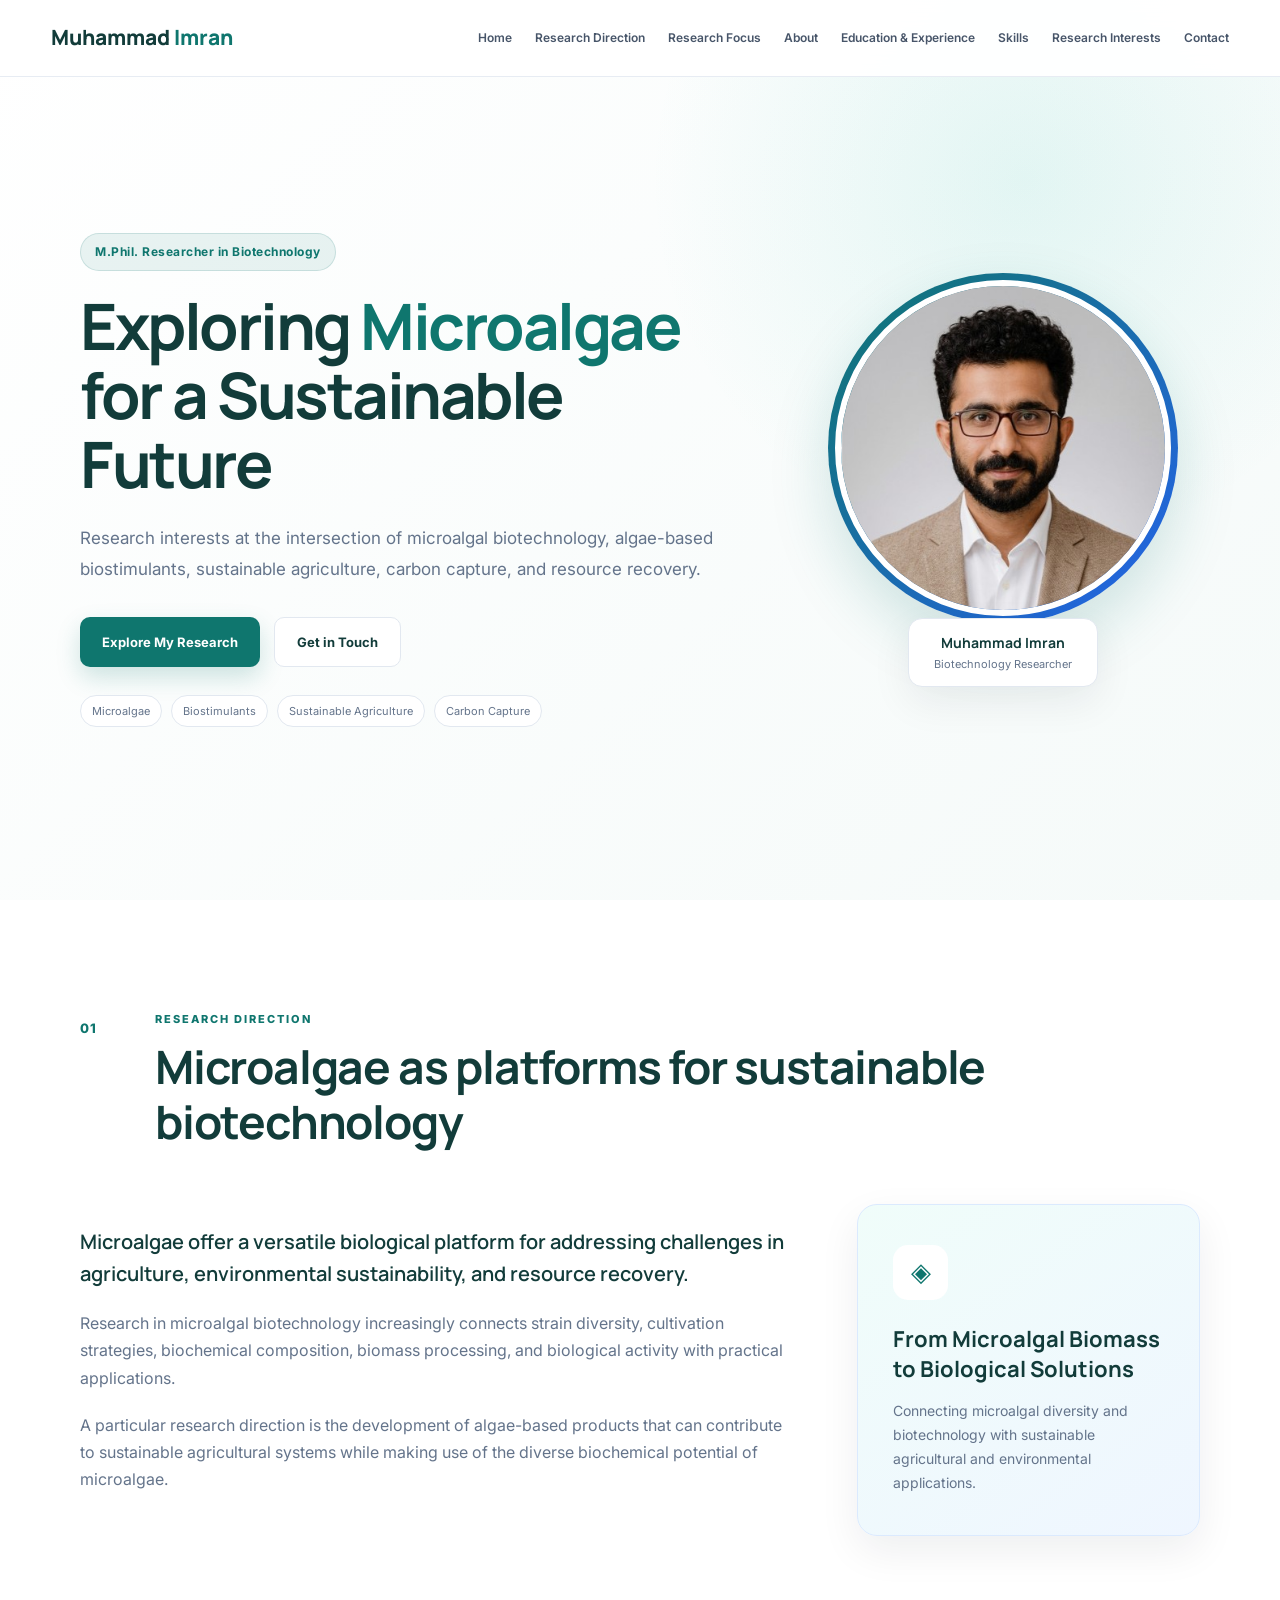
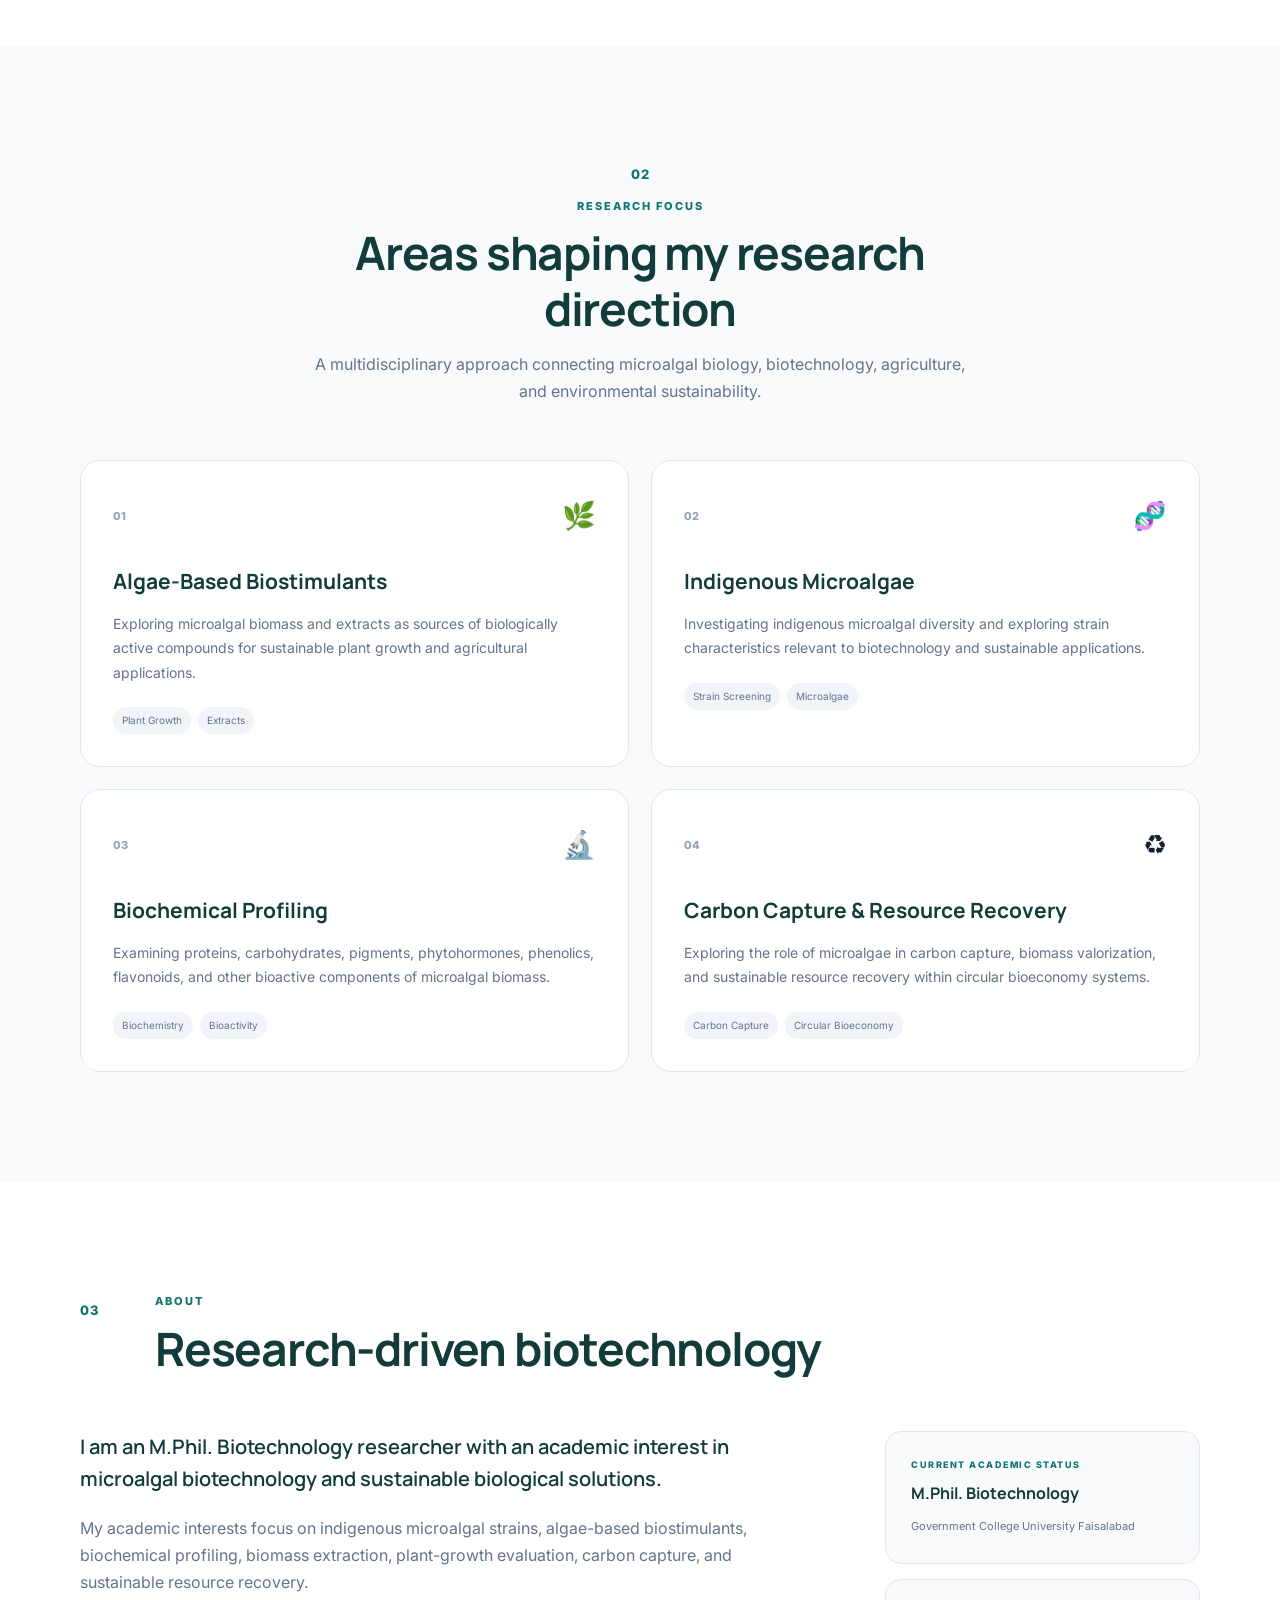
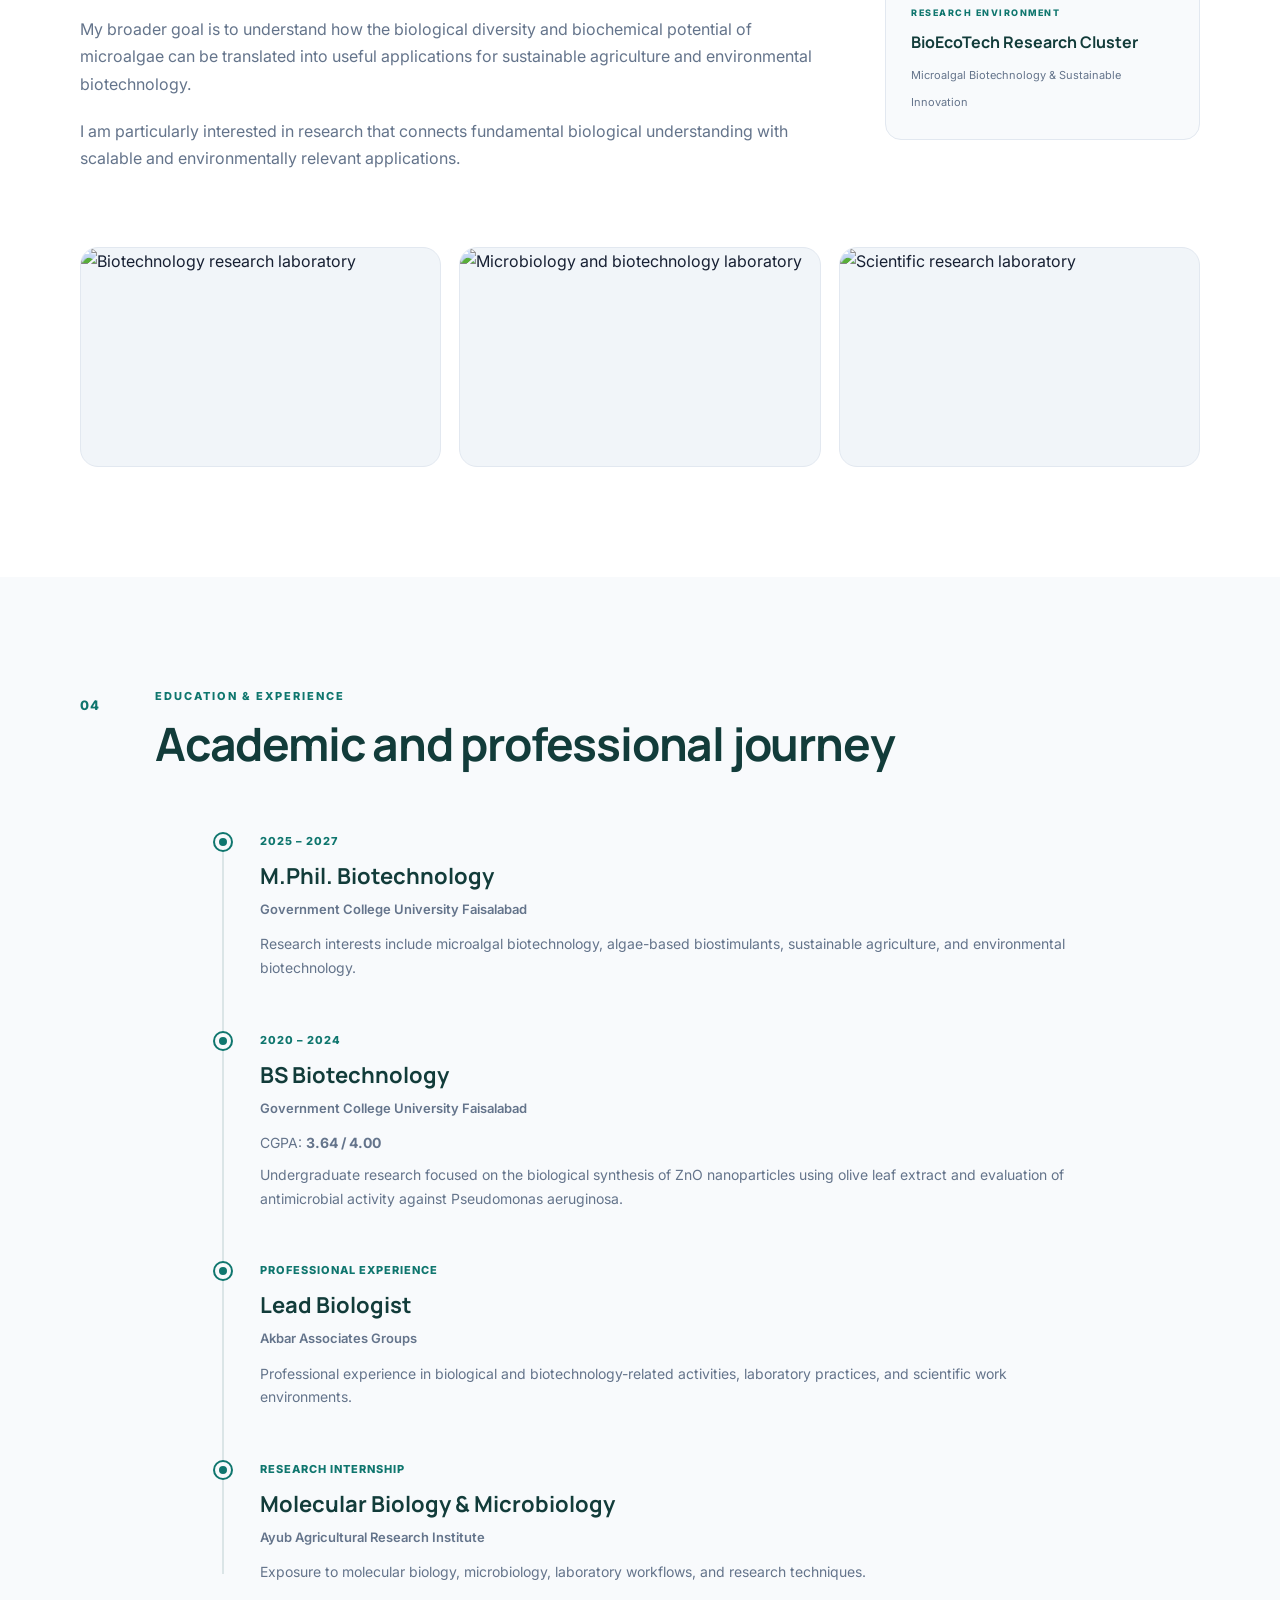
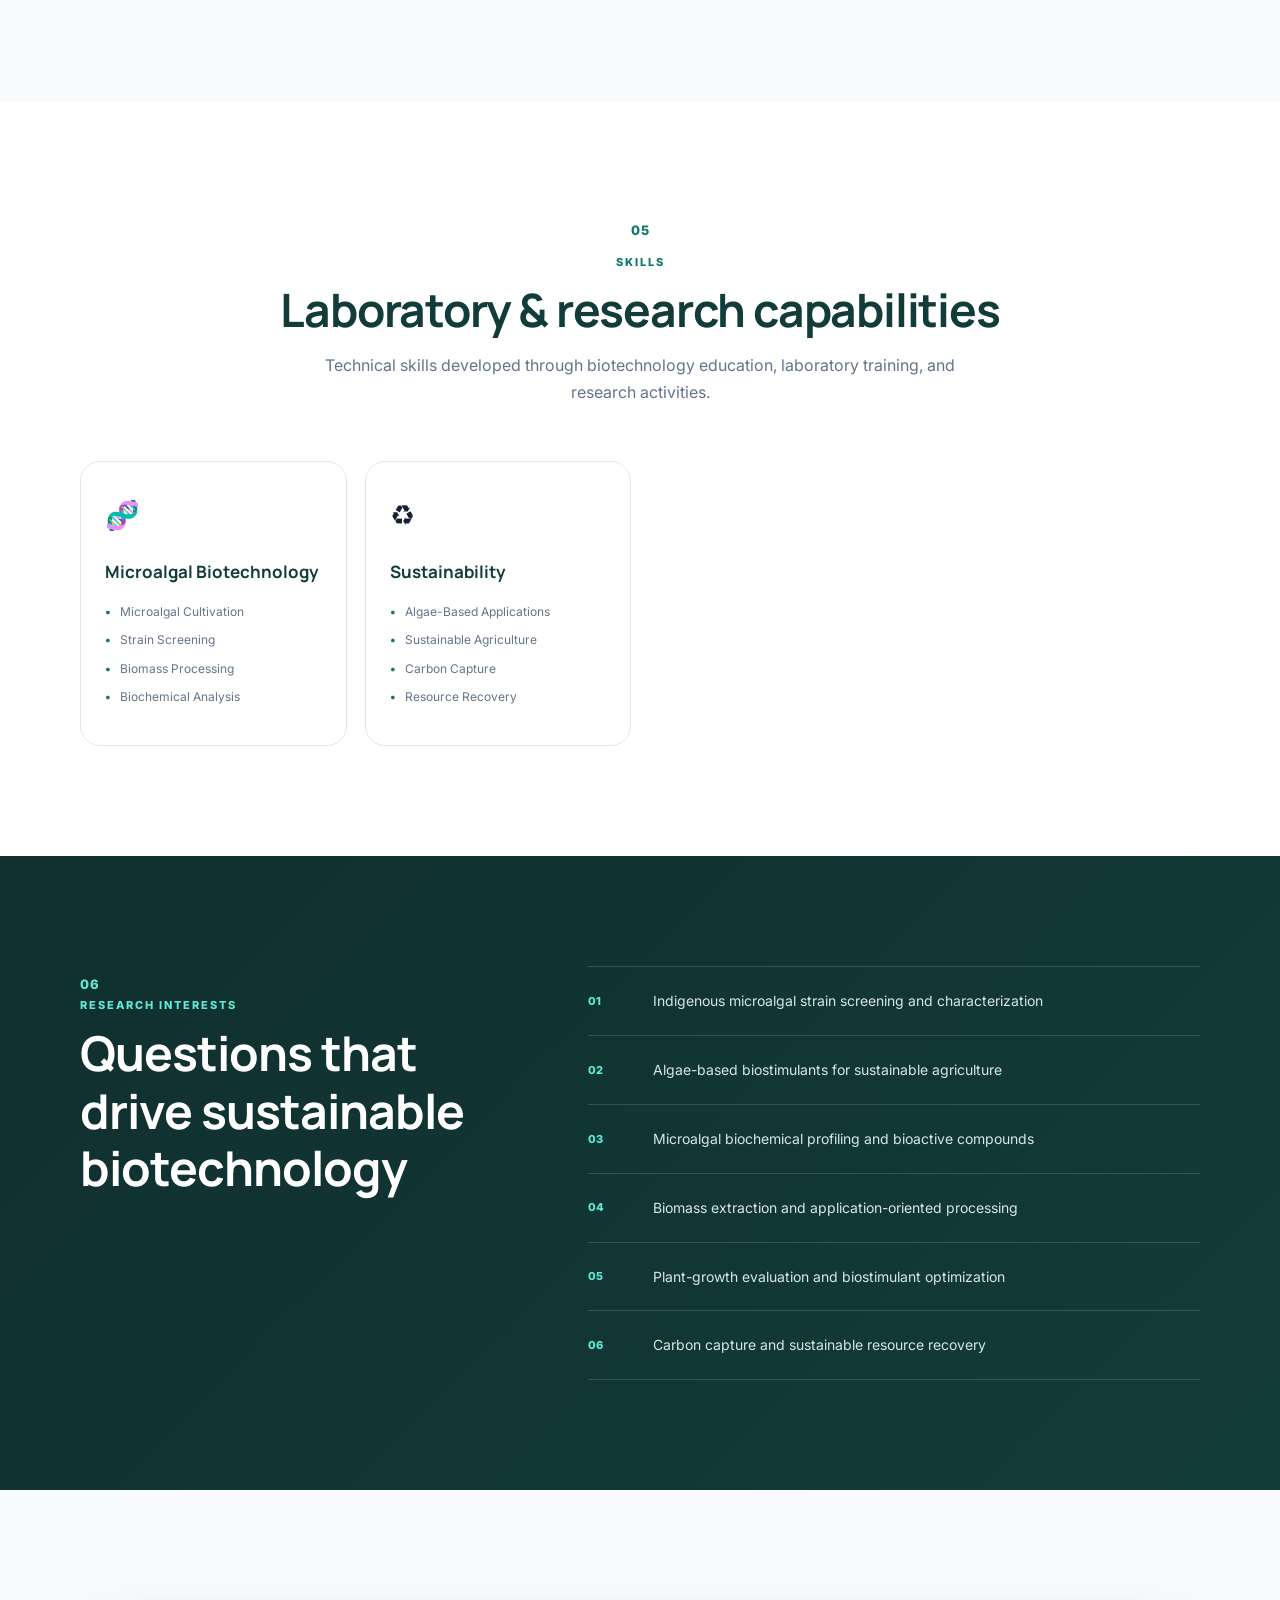
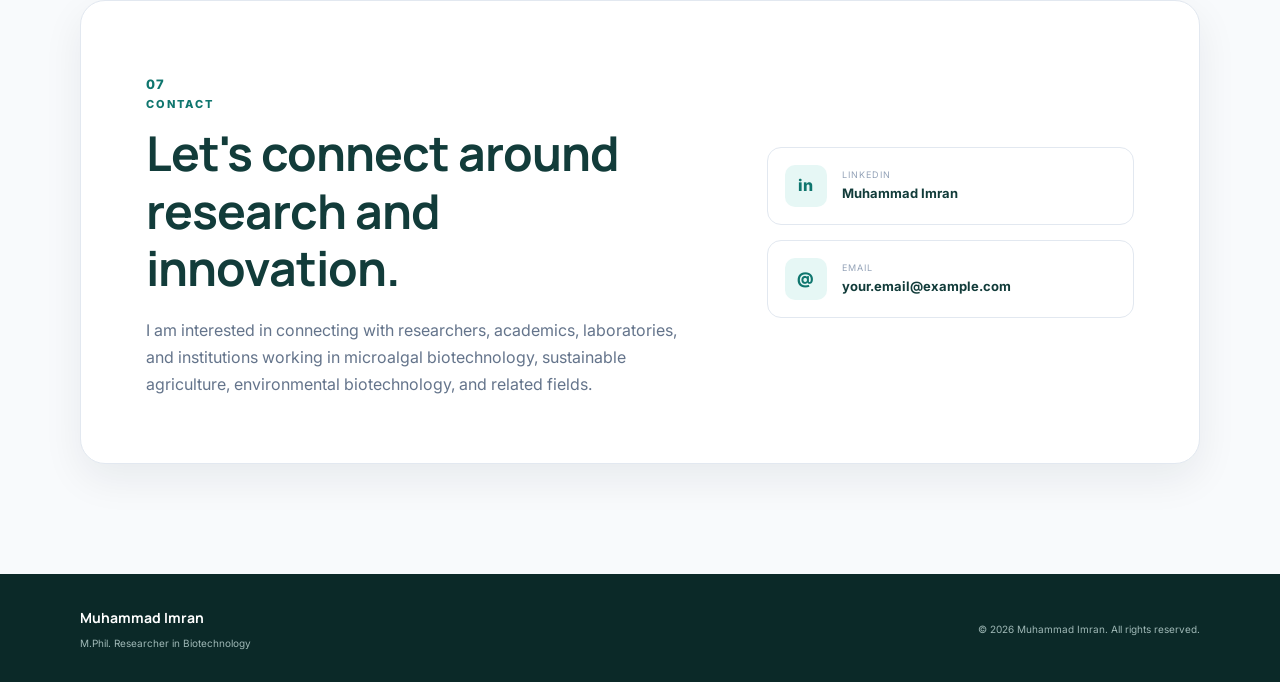
==== index.html @ aa57e099 "Update index.html" ====
<!DOCTYPE html>
<html lang="en">

<head>
    <meta charset="UTF-8">
    <meta name="viewport" content="width=device-width, initial-scale=1.0">

    <title>Muhammad Imran | M.Phil. Researcher in Biotechnology</title>

    <meta name="description"
        content="Muhammad Imran - M.Phil. Biotechnology researcher focusing on microalgal biotechnology, algae-based biostimulants, sustainable agriculture, carbon capture and resource recovery.">

    <link rel="stylesheet" href="style.css">

    <!-- Google Fonts -->
    <link rel="preconnect" href="https://fonts.googleapis.com">
    <link rel="preconnect" href="https://fonts.gstatic.com" crossorigin>

    <link href="https://fonts.googleapis.com/css2?family=Inter:wght@400;500;600;700;800&family=Manrope:wght@500;600;700;800&display=swap"
        rel="stylesheet">
</head>


<body>

    <!-- =========================
         NAVIGATION
    ========================== -->

    <header class="navbar">

        <div class="nav-container">

            <a href="#home" class="logo">
                Muhammad <span>Imran</span>
            </a>

            <nav class="nav-menu">

                <a href="#home">Home</a>

                <a href="#research-direction">
                    Research Direction
                </a>

                <a href="#research-focus">
                    Research Focus
                </a>

                <a href="#about">
                    About
                </a>

                <a href="#education">
                    Education & Experience
                </a>

                <a href="#skills">
                    Skills
                </a>

                <a href="#research-interests">
                    Research Interests
                </a>

                <a href="#contact">
                    Contact
                </a>

            </nav>

            <button class="menu-toggle" aria-label="Open navigation">
                ☰
            </button>

        </div>

    </header>



    <!-- =========================
         HOME
    ========================== -->

    <section id="home" class="hero">

        <div class="hero-container">

            <div class="hero-content">

                <p class="hero-label">
                    M.Phil. Researcher in Biotechnology
                </p>

                <h1>
                    Exploring
                    <span>Microalgae</span>
                    for a Sustainable Future
                </h1>

                <p class="hero-description">
                    Research interests at the intersection of microalgal
                    biotechnology, algae-based biostimulants, sustainable
                    agriculture, carbon capture, and resource recovery.
                </p>

                <div class="hero-buttons">

                    <a href="#research-direction" class="btn btn-primary">
                        Explore My Research
                    </a>

                    <a href="#contact" class="btn btn-secondary">
                        Get in Touch
                    </a>

                </div>

                <div class="hero-tags">

                    <span>Microalgae</span>
                    <span>Biostimulants</span>
                    <span>Sustainable Agriculture</span>
                    <span>Carbon Capture</span>

                </div>

            </div>


            <!-- PROFESSIONAL CIRCULAR PHOTO -->

            <div class="hero-profile">

                <div class="profile-ring">

                    <img src="1789200486336.jpg"
                        alt="Muhammad Imran - Biotechnology Researcher">

                </div>

                <div class="profile-card">

                    <strong>Muhammad Imran</strong>

                    <span>
                        Biotechnology Researcher
                    </span>

                </div>

            </div>

        </div>

    </section>



    <!-- =========================
         RESEARCH DIRECTION
    ========================== -->

    <section id="research-direction" class="section">

        <div class="container">

            <div class="section-heading">

                <div class="section-number">
                    01
                </div>

                <div>

                    <p class="eyebrow">
                        Research Direction
                    </p>

                    <h2>
                        Microalgae as platforms for
                        sustainable biotechnology
                    </h2>

                </div>

            </div>


            <div class="direction-grid">

                <div class="direction-text">

                    <p class="lead">
                        Microalgae offer a versatile biological platform
                        for addressing challenges in agriculture,
                        environmental sustainability, and resource recovery.
                    </p>

                    <p>
                        Research in microalgal biotechnology increasingly
                        connects strain diversity, cultivation strategies,
                        biochemical composition, biomass processing, and
                        biological activity with practical applications.
                    </p>

                    <p>
                        A particular research direction is the development
                        of algae-based products that can contribute to
                        sustainable agricultural systems while making use
                        of the diverse biochemical potential of microalgae.
                    </p>

                </div>


                <div class="direction-card">

                    <div class="direction-icon">
                        ◈
                    </div>

                    <h3>
                        From Microalgal Biomass
                        to Biological Solutions
                    </h3>

                    <p>
                        Connecting microalgal diversity and biotechnology
                        with sustainable agricultural and environmental
                        applications.
                    </p>

                </div>

            </div>

        </div>

    </section>



    <!-- =========================
         RESEARCH FOCUS
    ========================== -->

    <section id="research-focus" class="section light-section">

        <div class="container">

            <div class="center-heading">

                <div class="section-number">
                    02
                </div>

                <p class="eyebrow">
                    Research Focus
                </p>

                <h2>
                    Areas shaping my research direction
                </h2>

                <p>
                    A multidisciplinary approach connecting microalgal
                    biology, biotechnology, agriculture, and environmental
                    sustainability.
                </p>

            </div>


            <div class="research-grid">


                <!-- CARD 1 -->

                <article class="research-card">

                    <div class="research-card-top">

                        <span class="card-number">
                            01
                        </span>

                        <span class="card-symbol">
                            🌿
                        </span>

                    </div>

                    <h3>
                        Algae-Based Biostimulants
                    </h3>

                    <p>
                        Exploring microalgal biomass and extracts as sources
                        of biologically active compounds for sustainable
                        plant growth and agricultural applications.
                    </p>

                    <div class="card-tags">

                        <span>Plant Growth</span>
                        <span>Extracts</span>

                    </div>

                </article>


                <!-- CARD 2 -->

                <article class="research-card">

                    <div class="research-card-top">

                        <span class="card-number">
                            02
                        </span>

                        <span class="card-symbol">
                            🧬
                        </span>

                    </div>

                    <h3>
                        Indigenous Microalgae
                    </h3>

                    <p>
                        Investigating indigenous microalgal diversity and
                        exploring strain characteristics relevant to
                        biotechnology and sustainable applications.
                    </p>

                    <div class="card-tags">

                        <span>Strain Screening</span>
                        <span>Microalgae</span>

                    </div>

                </article>


                <!-- CARD 3 -->

                <article class="research-card">

                    <div class="research-card-top">

                        <span class="card-number">
                            03
                        </span>

                        <span class="card-symbol">
                            🔬
                        </span>

                    </div>

                    <h3>
                        Biochemical Profiling
                    </h3>

                    <p>
                        Examining proteins, carbohydrates, pigments,
                        phytohormones, phenolics, flavonoids, and other
                        bioactive components of microalgal biomass.
                    </p>

                    <div class="card-tags">

                        <span>Biochemistry</span>
                        <span>Bioactivity</span>

                    </div>

                </article>


                <!-- CARD 4 -->

                <article class="research-card">

                    <div class="research-card-top">

                        <span class="card-number">
                            04
                        </span>

                        <span class="card-symbol">
                            ♻
                        </span>

                    </div>

                    <h3>
                        Carbon Capture & Resource Recovery
                    </h3>

                    <p>
                        Exploring the role of microalgae in carbon capture,
                        biomass valorization, and sustainable resource
                        recovery within circular bioeconomy systems.
                    </p>

                    <div class="card-tags">

                        <span>Carbon Capture</span>
                        <span>Circular Bioeconomy</span>

                    </div>

                </article>

            </div>

        </div>

    </section>



    <!-- =========================
         ABOUT
    ========================== -->

    <section id="about" class="section">

        <div class="container">

            <div class="section-heading">

                <div class="section-number">
                    03
                </div>

                <div>

                    <p class="eyebrow">
                        About
                    </p>

                    <h2>
                        Research-driven biotechnology
                    </h2>

                </div>

            </div>


            <div class="about-grid">

                <div class="about-text">

                    <p class="lead">
                        I am an M.Phil. Biotechnology researcher with
                        an academic interest in microalgal biotechnology
                        and sustainable biological solutions.
                    </p>

                    <p>
                        My academic interests focus on indigenous microalgal
                        strains, algae-based biostimulants, biochemical
                        profiling, biomass extraction, plant-growth
                        evaluation, carbon capture, and sustainable
                        resource recovery.
                    </p>

                    <p>
                        My broader goal is to understand how the biological
                        diversity and biochemical potential of microalgae
                        can be translated into useful applications for
                        sustainable agriculture and environmental
                        biotechnology.
                    </p>

                    <p>
                        I am particularly interested in research that
                        connects fundamental biological understanding with
                        scalable and environmentally relevant applications.
                    </p>

                </div>


                <div class="about-side">

                    <div class="about-box">

                        <span>
                            Current Academic Status
                        </span>

                        <strong>
                            M.Phil. Biotechnology
                        </strong>

                        <small>
                            Government College University Faisalabad
                        </small>

                    </div>


                    <div class="about-box">

                        <span>
                            Research Environment
                        </span>

                        <strong>
                            BioEcoTech Research Cluster
                        </strong>

                        <small>
                            Microalgal Biotechnology & Sustainable Innovation
                        </small>

                    </div>

                </div>

            </div>


            <!-- LAB IMAGES INSIDE ABOUT -->

            <div class="about-gallery">

                <div class="gallery-image">

                    <img src="images/lab-1.jpg"
                        alt="Biotechnology research laboratory">

                </div>


                <div class="gallery-image">

                    <img src="images/lab-2.jpg"
                        alt="Microbiology and biotechnology laboratory">

                </div>


                <div class="gallery-image">

                    <img src="images/lab-3.jpg"
                        alt="Scientific research laboratory">

                </div>

            </div>

        </div>

    </section>



    <!-- =========================
         EDUCATION & EXPERIENCE
    ========================== -->

    <section id="education" class="section light-section">

        <div class="container">

            <div class="section-heading">

                <div class="section-number">
                    04
                </div>

                <div>

                    <p class="eyebrow">
                        Education & Experience
                    </p>

                    <h2>
                        Academic and professional journey
                    </h2>

                </div>

            </div>


            <div class="timeline">


                <!-- MPhil -->

                <div class="timeline-item">

                    <div class="timeline-dot"></div>

                    <div class="timeline-content">

                        <span class="timeline-date">
                            2025 – 2027
                        </span>

                        <h3>
                            M.Phil. Biotechnology
                        </h3>

                        <h4>
                            Government College University Faisalabad
                        </h4>

                        <p>
                            Research interests include microalgal
                            biotechnology, algae-based biostimulants,
                            sustainable agriculture, and environmental
                            biotechnology.
                        </p>

                    </div>

                </div>


                <!-- BS -->

                <div class="timeline-item">

                    <div class="timeline-dot"></div>

                    <div class="timeline-content">

                        <span class="timeline-date">
                            2020 – 2024
                        </span>

                        <h3>
                            BS Biotechnology
                        </h3>

                        <h4>
                            Government College University Faisalabad
                        </h4>

                        <p>
                            CGPA: <strong>3.64 / 4.00</strong>
                        </p>

                        <p>
                            Undergraduate research focused on the biological
                            synthesis of ZnO nanoparticles using olive leaf
                            extract and evaluation of antimicrobial activity
                            against Pseudomonas aeruginosa.
                        </p>

                    </div>

                </div>


                <!-- Lead Biologist -->

                <div class="timeline-item">

                    <div class="timeline-dot"></div>

                    <div class="timeline-content">

                        <span class="timeline-date">
                            Professional Experience
                        </span>

                        <h3>
                            Lead Biologist
                        </h3>

                        <h4>
                            Akbar Associates Groups
                        </h4>

                        <p>
                            Professional experience in biological and
                            biotechnology-related activities, laboratory
                            practices, and scientific work environments.
                        </p>

                    </div>

                </div>


                <!-- Internship -->

                <div class="timeline-item">

                    <div class="timeline-dot"></div>

                    <div class="timeline-content">

                        <span class="timeline-date">
                            Research Internship
                        </span>

                        <h3>
                            Molecular Biology & Microbiology
                        </h3>

                        <h4>
                            Ayub Agricultural Research Institute
                        </h4>

                        <p>
                            Exposure to molecular biology, microbiology,
                            laboratory workflows, and research techniques.
                        </p>

                    </div>

                </div>

            </div>

        </div>

    </section>



    <!-- =========================
         SKILLS
    ========================== -->

    <section id="skills" class="section">

        <div class="container">

            <div class="center-heading">

                <div class="section-number">
                    05
                </div>

                <p class="eyebrow">
                    Skills
                </p>

                <h2>
                    Laboratory & research capabilities
                </h2>

                <p>
                    Technical skills developed through biotechnology
                    education, laboratory training, and research activities.
                </p>

            </div>


            <div class="skills-grid">


                <div class="skill-card">

                    <div class="skill-icon">
                        🧬
                    </div>

                    
                    <h3>
                        Microalgal Biotechnology
                    </h3>

                    <ul>

                        <li>Microalgal Cultivation</li>

                        <li>Strain Screening</li>

                        <li>Biomass Processing</li>

                        <li>Biochemical Analysis</li>

                    </ul>

                </div>


                <div class="skill-card">

                    <div class="skill-icon">
                        ♻
                    </div>

                    <h3>
                        Sustainability
                    </h3>

                    <ul>

                        <li>Algae-Based Applications</li>

                        <li>Sustainable Agriculture</li>

                        <li>Carbon Capture</li>

                        <li>Resource Recovery</li>

                    </ul>

                </div>

            </div>

        </div>

    </section>



    <!-- =========================
         RESEARCH INTERESTS
    ========================== -->

    <section id="research-interests" class="section dark-section">

        <div class="container">

            <div class="research-interest-layout">

                <div>

                    <div class="section-number light-number">
                        06
                    </div>

                    <p class="eyebrow light-text">
                        Research Interests
                    </p>

                    <h2 class="white-heading">
                        Questions that drive
                        sustainable biotechnology
                    </h2>

                </div>


                <div class="interest-list">

                    <div class="interest-item">

                        <span>01</span>

                        <p>
                            Indigenous microalgal strain screening
                            and characterization
                        </p>

                    </div>


                    <div class="interest-item">

                        <span>02</span>

                        <p>
                            Algae-based biostimulants for
                            sustainable agriculture
                        </p>

                    </div>


                    <div class="interest-item">

                        <span>03</span>

                        <p>
                            Microalgal biochemical profiling
                            and bioactive compounds
                        </p>

                    </div>


                    <div class="interest-item">

                        <span>04</span>

                        <p>
                            Biomass extraction and
                            application-oriented processing
                        </p>

                    </div>


                    <div class="interest-item">

                        <span>05</span>

                        <p>
                            Plant-growth evaluation and
                            biostimulant optimization
                        </p>

                    </div>


                    <div class="interest-item">

                        <span>06</span>

                        <p>
                            Carbon capture and sustainable
                            resource recovery
                        </p>

                    </div>

                </div>

            </div>

        </div>

    </section>



    <!-- =========================
         CONTACT
    ========================== -->

    <section id="contact" class="section contact-section">

        <div class="container">

            <div class="contact-box">

                <div class="contact-content">

                    <div class="section-number">
                        07
                    </div>

                    <p class="eyebrow">
                        Contact
                    </p>

                    <h2>
                        Let's connect around
                        research and innovation.
                    </h2>

                    <p>
                        I am interested in connecting with researchers,
                        academics, laboratories, and institutions working
                        in microalgal biotechnology, sustainable agriculture,
                        environmental biotechnology, and related fields.
                    </p>

                </div>


                <div class="contact-links">

                    <a href="https://www.linkedin.com/in/muhammad-imran01/"
                        target="_blank"
                        rel="noopener noreferrer"
                        class="contact-link">

                        <span class="contact-icon">
                            in
                        </span>

                        <div>

                            <small>
                                LinkedIn
                            </small>

                            <strong>
                                Muhammad Imran
                            </strong>

                        </div>

                    </a>


                    <!-- Replace this email with your real email -->

                    <a href="mailto:your.email@example.com"
                        class="contact-link">

                        <span class="contact-icon">
                            @
                        </span>

                        <div>

                            <small>
                                Email
                            </small>

                            <strong>
                                your.email@example.com
                            </strong>

                        </div>

                    </a>

                </div>

            </div>

        </div>

    </section>



    <!-- =========================
         FOOTER
    ========================== -->

    <footer class="footer">

        <div class="container footer-content">

            <div>

                <strong>
                    Muhammad Imran
                </strong>

                <p>
                    M.Phil. Researcher in Biotechnology
                </p>

            </div>

            <p>
                © 2026 Muhammad Imran. All rights reserved.
            </p>

        </div>

    </footer>



    <!-- =========================
         JAVASCRIPT
    ========================== -->

    <script>

        const menuToggle =
            document.querySelector(".menu-toggle");

        const navMenu =
            document.querySelector(".nav-menu");

        menuToggle.addEventListener("click", () => {

            navMenu.classList.toggle("active");

        });


        document.querySelectorAll(".nav-menu a")
            .forEach(link => {

                link.addEventListener("click", () => {

                    navMenu.classList.remove("active");

                });

            });

    </script>


</body>

</html>
---- style.css ----
/* =====================================================
   MUHAMMAD IMRAN
   RESEARCH PORTFOLIO
   COMPLETE STYLESHEET
===================================================== */


/* =====================================================
   ROOT
===================================================== */

:root {

    --green-dark: #123c3a;
    --green: #0f766e;
    --green-light: #14b8a6;

    --blue: #2563eb;

    --text: #172033;
    --text-light: #64748b;

    --white: #ffffff;
    --off-white: #f8fafc;
    --light-bg: #f1f5f9;

    --border: #e2e8f0;

    --shadow:
        0 15px 40px rgba(15, 23, 42, 0.07);

    --radius: 20px;

}


/* =====================================================
   RESET
===================================================== */

* {

    margin: 0;
    padding: 0;

    box-sizing: border-box;

}


html {

    scroll-behavior: smooth;

}


body {

    font-family: "Inter", sans-serif;

    color: var(--text);

    background: var(--white);

    line-height: 1.7;

}


img {

    max-width: 100%;

}


a {

    text-decoration: none;

    color: inherit;

}


button {

    font-family: inherit;

}


/* =====================================================
   CONTAINER
===================================================== */

.container {

    width: min(1120px, 90%);

    margin: auto;

}


/* =====================================================
   NAVIGATION
===================================================== */

.navbar {

    position: fixed;

    top: 0;
    left: 0;

    width: 100%;

    z-index: 1000;

    background:
        rgba(255, 255, 255, 0.94);

    backdrop-filter: blur(15px);

    border-bottom:
        1px solid rgba(226, 232, 240, 0.8);

}


.nav-container {

    width: min(1250px, 92%);

    height: 76px;

    margin: auto;

    display: flex;

    align-items: center;

    justify-content: space-between;

}


.logo {

    font-family: "Manrope", sans-serif;

    font-size: 21px;

    font-weight: 800;

    color: var(--green-dark);

    white-space: nowrap;

}


.logo span {

    color: var(--green);

}


.nav-menu {

    display: flex;

    align-items: center;

    gap: 23px;

}


.nav-menu a {

    font-size: 12px;

    font-weight: 600;

    color: #475569;

    transition: 0.3s;

    white-space: nowrap;

}


.nav-menu a:hover {

    color: var(--green);

}


.menu-toggle {

    display: none;

    border: none;

    background: transparent;

    font-size: 26px;

    cursor: pointer;

    color: var(--green-dark);

}


/* =====================================================
   HERO
===================================================== */

.hero {

    min-height: 100vh;

    padding:
        150px 0 90px;

    background:

        radial-gradient(
            circle at 80% 20%,
            rgba(20, 184, 166, 0.10),
            transparent 30%
        ),

        linear-gradient(
            135deg,
            #ffffff,
            #f5faf9
        );

    display: flex;

    align-items: center;

}


.hero-container {

    width: min(1120px, 90%);

    margin: auto;

    display: grid;

    grid-template-columns:
        1.25fr 0.75fr;

    gap: 70px;

    align-items: center;

}


.hero-label {

    display: inline-block;

    margin-bottom: 20px;

    padding: 8px 14px;

    background:
        rgba(15, 118, 110, 0.09);

    border: 1px solid
        rgba(15, 118, 110, 0.15);

    color: var(--green);

    border-radius: 50px;

    font-size: 12px;

    font-weight: 700;

    letter-spacing: 0.5px;

}


.hero h1 {

    font-family: "Manrope", sans-serif;

    font-size:
        clamp(42px, 5vw, 72px);

    line-height: 1.08;

    letter-spacing: -2.5px;

    color: var(--green-dark);

    margin-bottom: 25px;

}


.hero h1 span {

    color: var(--green);

}


.hero-description {

    max-width: 680px;

    color: var(--text-light);

    font-size: 17px;

    line-height: 1.8;

    margin-bottom: 32px;

}


.hero-buttons {

    display: flex;

    flex-wrap: wrap;

    gap: 14px;

    margin-bottom: 28px;

}


.btn {

    display: inline-flex;

    align-items: center;

    justify-content: center;

    padding:
        13px 22px;

    border-radius: 10px;

    font-size: 13px;

    font-weight: 700;

    transition:
        transform 0.3s,
        box-shadow 0.3s;

}


.btn:hover {

    transform: translateY(-2px);

}


.btn-primary {

    background: var(--green);

    color: white;

    box-shadow:
        0 10px 25px
        rgba(15, 118, 110, 0.20);

}


.btn-primary:hover {

    box-shadow:
        0 14px 30px
        rgba(15, 118, 110, 0.28);

}


.btn-secondary {

    border:
        1px solid var(--border);

    background: white;

    color: var(--green-dark);

}


.hero-tags {

    display: flex;

    flex-wrap: wrap;

    gap: 9px;

}


.hero-tags span {

    padding:
        6px 11px;

    border-radius: 50px;

    background: white;

    border:
        1px solid var(--border);

    font-size: 11px;

    color: #64748b;

}


/* =====================================================
   PROFESSIONAL CIRCULAR PROFILE IMAGE
===================================================== */

.hero-profile {

    display: flex;

    flex-direction: column;

    align-items: center;

    justify-content: center;

}


.profile-ring {

    width: 350px;

    height: 350px;

    padding: 7px;

    border-radius: 50%;

    background:
        linear-gradient(
            135deg,
            var(--green),
            var(--blue)
        );

    box-shadow:
        0 25px 60px
        rgba(15, 118, 110, 0.18);

}


.profile-ring img {

    width: 100%;

    height: 100%;

    display: block;

    border-radius: 50%;

    object-fit: cover;

    object-position: center;

    background: white;

    border:
        6px solid white;

}


.profile-card {

    margin-top: -5px;

    padding:
        12px 25px;

    background: white;

    border:
        1px solid var(--border);

    border-radius: 14px;

    box-shadow: var(--shadow);

    text-align: center;

}


.profile-card strong {

    display: block;

    font-family: "Manrope", sans-serif;

    font-size: 14px;

    color: var(--green-dark);

}


.profile-card span {

    display: block;

    color: var(--text-light);

    font-size: 11px;

}


/* =====================================================
   SECTIONS
===================================================== */

.section {

    padding:
        110px 0;

    scroll-margin-top: 80px;

}


.light-section {

    background: var(--off-white);

}


.section-heading {

    display: grid;

    grid-template-columns: 55px 1fr;

    gap: 20px;

    align-items: start;

    margin-bottom: 55px;

}


.section-number {

    color: var(--green);

    font-size: 13px;

    font-weight: 800;

    letter-spacing: 1px;

    padding-top: 7px;

}


.eyebrow {

    text-transform: uppercase;

    color: var(--green);

    font-size: 11px;

    font-weight: 800;

    letter-spacing: 2px;

    margin-bottom: 10px;

}


.section-heading h2,
.center-heading h2 {

    font-family: "Manrope", sans-serif;

    font-size:
        clamp(30px, 4vw, 46px);

    line-height: 1.2;

    letter-spacing: -1.2px;

    color: var(--green-dark);

}


.center-heading {

    text-align: center;

    max-width: 750px;

    margin:
        0 auto 55px;

}


.center-heading .section-number {

    margin-bottom: 12px;

}


.center-heading p:last-child {

    color: var(--text-light);

    max-width: 650px;

    margin:
        15px auto 0;

}


/* =====================================================
   RESEARCH DIRECTION
===================================================== */

.direction-grid {

    display: grid;

    grid-template-columns:
        1.35fr 0.65fr;

    gap: 65px;

    align-items: center;

}


.direction-text {

    max-width: 720px;

}


.direction-text p {

    color: var(--text-light);

    margin-bottom: 20px;

}


.direction-text .lead {

    color: var(--green-dark);

    font-family: "Manrope", sans-serif;

    font-size: 20px;

    font-weight: 600;

    line-height: 1.6;

}


.direction-card {

    padding: 40px 35px;

    background:
        linear-gradient(
            145deg,
            #f0fdfa,
            #eff6ff
        );

    border:
        1px solid #dbeafe;

    border-radius: var(--radius);

    box-shadow: var(--shadow);

}


.direction-icon {

    width: 55px;

    height: 55px;

    border-radius: 15px;

    display: flex;

    align-items: center;

    justify-content: center;

    background: white;

    color: var(--green);

    font-size: 26px;

    margin-bottom: 25px;

}


.direction-card h3 {

    font-family: "Manrope", sans-serif;

    color: var(--green-dark);

    font-size: 22px;

    line-height: 1.35;

    margin-bottom: 15px;

}


.direction-card p {

    color: var(--text-light);

    font-size: 14px;

}


/* =====================================================
   RESEARCH FOCUS
===================================================== */

.research-grid {

    display: grid;

    grid-template-columns:
        repeat(2, 1fr);

    gap: 22px;

}


.research-card {

    position: relative;

    padding: 32px;

    background: white;

    border:
        1px solid var(--border);

    border-radius: var(--radius);

    transition:
        transform 0.3s,
        box-shadow 0.3s;

}


.research-card:hover {

    transform: translateY(-5px);

    box-shadow: var(--shadow);

}


.research-card-top {

    display: flex;

    justify-content: space-between;

    align-items: center;

    margin-bottom: 25px;

}


.card-number {

    font-size: 11px;

    font-weight: 800;

    color: #94a3b8;

}


.card-symbol {

    font-size: 27px;

}


.research-card h3 {

    font-family: "Manrope", sans-serif;

    color: var(--green-dark);

    font-size: 21px;

    margin-bottom: 12px;

}


.research-card p {

    color: var(--text-light);

    font-size: 14px;

    line-height: 1.75;

}


.card-tags {

    display: flex;

    flex-wrap: wrap;

    gap: 7px;

    margin-top: 22px;

}


.card-tags span {

    font-size: 10px;

    padding:
        5px 9px;

    background: #f1f5f9;

    color: #64748b;

    border-radius: 50px;

}


/* =====================================================
   ABOUT
===================================================== */

.about-grid {

    display: grid;

    grid-template-columns:
        1.4fr 0.6fr;

    gap: 70px;

    align-items: start;

}


.about-text p {

    color: var(--text-light);

    margin-bottom: 20px;

}


.about-text .lead {

    font-family: "Manrope", sans-serif;

    color: var(--green-dark);

    font-size: 20px;

    font-weight: 600;

    line-height: 1.6;

}


.about-side {

    display: grid;

    gap: 15px;

}


.about-box {

    padding: 25px;

    background: var(--off-white);

    border:
        1px solid var(--border);

    border-radius: 16px;

}


.about-box span {

    display: block;

    color: var(--green);

    text-transform: uppercase;

    font-size: 9px;

    letter-spacing: 1.5px;

    font-weight: 800;

    margin-bottom: 8px;

}


.about-box strong {

    display: block;

    color: var(--green-dark);

    font-family: "Manrope", sans-serif;

    font-size: 16px;

    margin-bottom: 4px;

}


.about-box small {

    color: var(--text-light);

    font-size: 11px;

}


/* =====================================================
   ABOUT LABORATORY GALLERY
===================================================== */

.about-gallery {

    display: grid;

    grid-template-columns:
        repeat(3, 1fr);

    gap: 18px;

    margin-top: 55px;

}


.gallery-image {

    height: 220px;

    overflow: hidden;

    border-radius: 18px;

    background: var(--light-bg);

    border:
        1px solid var(--border);

}


.gallery-image img {

    width: 100%;

    height: 100%;

    object-fit: cover;

    display: block;

    transition:
        transform 0.5s ease;

}


.gallery-image:hover img {

    transform: scale(1.05);

}


/* =====================================================
   EDUCATION & EXPERIENCE
===================================================== */

.timeline {

    position: relative;

    max-width: 850px;

    margin: auto;

}


.timeline::before {

    content: "";

    position: absolute;

    left: 7px;

    top: 10px;

    bottom: 10px;

    width: 2px;

    background: #dbe5e7;

}


.timeline-item {

    position: relative;

    padding-left: 45px;

    margin-bottom: 45px;

}


.timeline-item:last-child {

    margin-bottom: 0;

}


.timeline-dot {

    position: absolute;

    left: 0;

    top: 8px;

    width: 16px;

    height: 16px;

    border-radius: 50%;

    background: var(--green);

    border:
        4px solid var(--off-white);

    box-shadow:
        0 0 0 2px var(--green);

}


.timeline-date {

    display: inline-block;

    color: var(--green);

    font-size: 11px;

    font-weight: 800;

    text-transform: uppercase;

    letter-spacing: 1px;

    margin-bottom: 7px;

}


.timeline-content h3 {

    font-family: "Manrope", sans-serif;

    color: var(--green-dark);

    font-size: 22px;

    margin-bottom: 3px;

}


.timeline-content h4 {

    color: #64748b;

    font-size: 13px;

    font-weight: 600;

    margin-bottom: 12px;

}


.timeline-content p {

    color: var(--text-light);

    font-size: 14px;

    margin-bottom: 8px;

}


/* =====================================================
   SKILLS
===================================================== */

.skills-grid {

    display: grid;

    grid-template-columns:
        repeat(4, 1fr);

    gap: 18px;

}


.skill-card {

    padding: 30px 24px;

    background: white;

    border:
        1px solid var(--border);

    border-radius: var(--radius);

    transition:
        transform 0.3s,
        box-shadow 0.3s;

}


.skill-card:hover {

    transform: translateY(-5px);

    box-shadow: var(--shadow);

}


.skill-icon {

    font-size: 28px;

    margin-bottom: 20px;

}


.skill-card h3 {

    font-family: "Manrope", sans-serif;

    font-size: 17px;

    line-height: 1.4;

    color: var(--green-dark);

    margin-bottom: 18px;

}


.skill-card ul {

    list-style: none;

}


.skill-card li {

    position: relative;

    color: var(--text-light);

    font-size: 12px;

    padding-left: 15px;

    margin-bottom: 8px;

}


.skill-card li::before {

    content: "•";

    position: absolute;

    left: 0;

    color: var(--green);

    font-weight: bold;

}


/* =====================================================
   RESEARCH INTERESTS
===================================================== */

.dark-section {

    background:
        linear-gradient(
            135deg,
            #102f2e,
            #123c3a
        );

    color: white;

}


.research-interest-layout {

    display: grid;

    grid-template-columns:
        0.8fr 1.2fr;

    gap: 100px;

    align-items: start;

}


.light-number {

    color: #5eead4;

}


.light-text {

    color: #5eead4;

}


.white-heading {

    color: white !important;

    font-family: "Manrope", sans-serif;

    font-size:
        clamp(32px, 4vw, 48px);

    line-height: 1.2;

    letter-spacing: -1px;

}


.interest-list {

    border-top:
        1px solid
        rgba(255, 255, 255, 0.15);

}


.interest-item {

    display: grid;

    grid-template-columns: 45px 1fr;

    gap: 20px;

    align-items: center;

    padding:
        22px 0;

    border-bottom:
        1px solid
        rgba(255, 255, 255, 0.15);

}


.interest-item span {

    color: #5eead4;

    font-size: 11px;

    font-weight: 800;

}


.interest-item p {

    color: #d7e7e6;

    font-size: 14px;

}


/* =====================================================
   CONTACT
===================================================== */

.contact-section {

    background: var(--off-white);

}


.contact-box {

    display: grid;

    grid-template-columns:
        1.2fr 0.8fr;

    gap: 70px;

    padding: 65px;

    background: white;

    border:
        1px solid var(--border);

    border-radius: 25px;

    box-shadow: var(--shadow);

}


.contact-content h2 {

    font-family: "Manrope", sans-serif;

    font-size:
        clamp(32px, 4vw, 48px);

    color: var(--green-dark);

    line-height: 1.2;

    letter-spacing: -1px;

    margin-bottom: 20px;

}


.contact-content > p:last-child {

    color: var(--text-light);

    max-width: 600px;

}


.contact-links {

    display: flex;

    flex-direction: column;

    justify-content: center;

    gap: 15px;

}


.contact-link {

    display: flex;

    align-items: center;

    gap: 15px;

    padding: 17px;

    border:
        1px solid var(--border);

    border-radius: 14px;

    transition:
        background 0.3s,
        transform 0.3s;

}


.contact-link:hover {

    background: var(--off-white);

    transform: translateX(4px);

}


.contact-icon {

    width: 42px;

    height: 42px;

    flex-shrink: 0;

    display: flex;

    align-items: center;

    justify-content: center;

    border-radius: 10px;

    background: #e6f7f5;

    color: var(--green);

    font-size: 16px;

    font-weight: 800;

}


.contact-link small {

    display: block;

    color: #94a3b8;

    font-size: 9px;

    text-transform: uppercase;

    letter-spacing: 1px;

}


.contact-link strong {

    display: block;

    color: var(--green-dark);

    font-size: 13px;

}


/* =====================================================
   FOOTER
===================================================== */

.footer {

    background: #0b2928;

    color: white;

    padding: 30px 0;

}


.footer-content {

    display: flex;

    justify-content: space-between;

    align-items: center;

    gap: 20px;

}


.footer strong {

    font-family: "Manrope", sans-serif;

    font-size: 14px;

}


.footer p {

    color: #9fb8b6;

    font-size: 10px;

}


.footer div p {

    margin-top: 3px;

}


/* =====================================================
   MOBILE NAVIGATION
===================================================== */

@media (max-width: 1050px) {

    .nav-menu {

        gap: 13px;

    }

    .nav-menu a {

        font-size: 10px;

    }

}


@media (max-width: 850px) {

    .menu-toggle {

        display: block;

    }


    .nav-menu {

        position: absolute;

        top: 76px;

        left: 0;

        width: 100%;

        padding: 20px;

        background: white;

        border-bottom:
            1px solid var(--border);

        box-shadow:
            0 15px 30px
            rgba(0, 0, 0, 0.08);

        display: none;

        flex-direction: column;

        align-items: flex-start;

        gap: 0;

    }


    .nav-menu.active {

        display: flex;

    }


    .nav-menu a {

        width: 100%;

        padding: 13px 5px;

        font-size: 13px;

        border-bottom:
            1px solid #f1f5f9;

    }


    .nav-menu a:last-child {

        border-bottom: none;

    }


    .hero-container {

        grid-template-columns: 1fr;

        text-align: center;

    }


    .hero-content {

        order: 1;

    }


    .hero-profile {

        order: 0;

    }


    .hero-description {

        margin-left: auto;

        margin-right: auto;

    }


    .hero-buttons,
    .hero-tags {

        justify-content: center;

    }


    .profile-ring {

        width: 290px;

        height: 290px;

    }


    .direction-grid,
    .about-grid,
    .research-interest-layout,
    .contact-box {

        grid-template-columns: 1fr;

    }


    .skills-grid {

        grid-template-columns:
            repeat(2, 1fr);

    }


    .research-interest-layout {

        gap: 50px;

    }

}


@media (max-width: 600px) {

    .section {

        padding:
            80px 0;

    }


    .hero {

        padding:
            130px 0 70px;

    }


    .hero h1 {

        font-size: 42px;

        letter-spacing: -1.5px;

    }


    .hero-description {

        font-size: 14px;

    }


    .profile-ring {

        width: 240px;

        height: 240px;

    }


    .section-heading {

        grid-template-columns: 1fr;

        gap: 5px;

    }


    .direction-grid {

        gap: 35px;

    }


    .research-grid {

        grid-template-columns: 1fr;

    }


    .skills-grid {

        grid-template-columns: 1fr;

    }


    .about-gallery {

        grid-template-columns: 1fr;

    }


    .gallery-image {

        height: 250px;

    }


    .contact-box {

        padding: 35px 25px;

        gap: 40px;

    }


    .footer-content {

        flex-direction: column;

        text-align: center;

    }

}


/* =====================================================
   SMALL PHONES
===================================================== */

@media (max-width: 400px) {

    .hero h1 {

        font-size: 36px;

    }


    .profile-ring {

        width: 210px;

        height: 210px;

    }


    .btn {

        width: 100%;

    }


    .hero-buttons {

        flex-direction: column;

    }

}
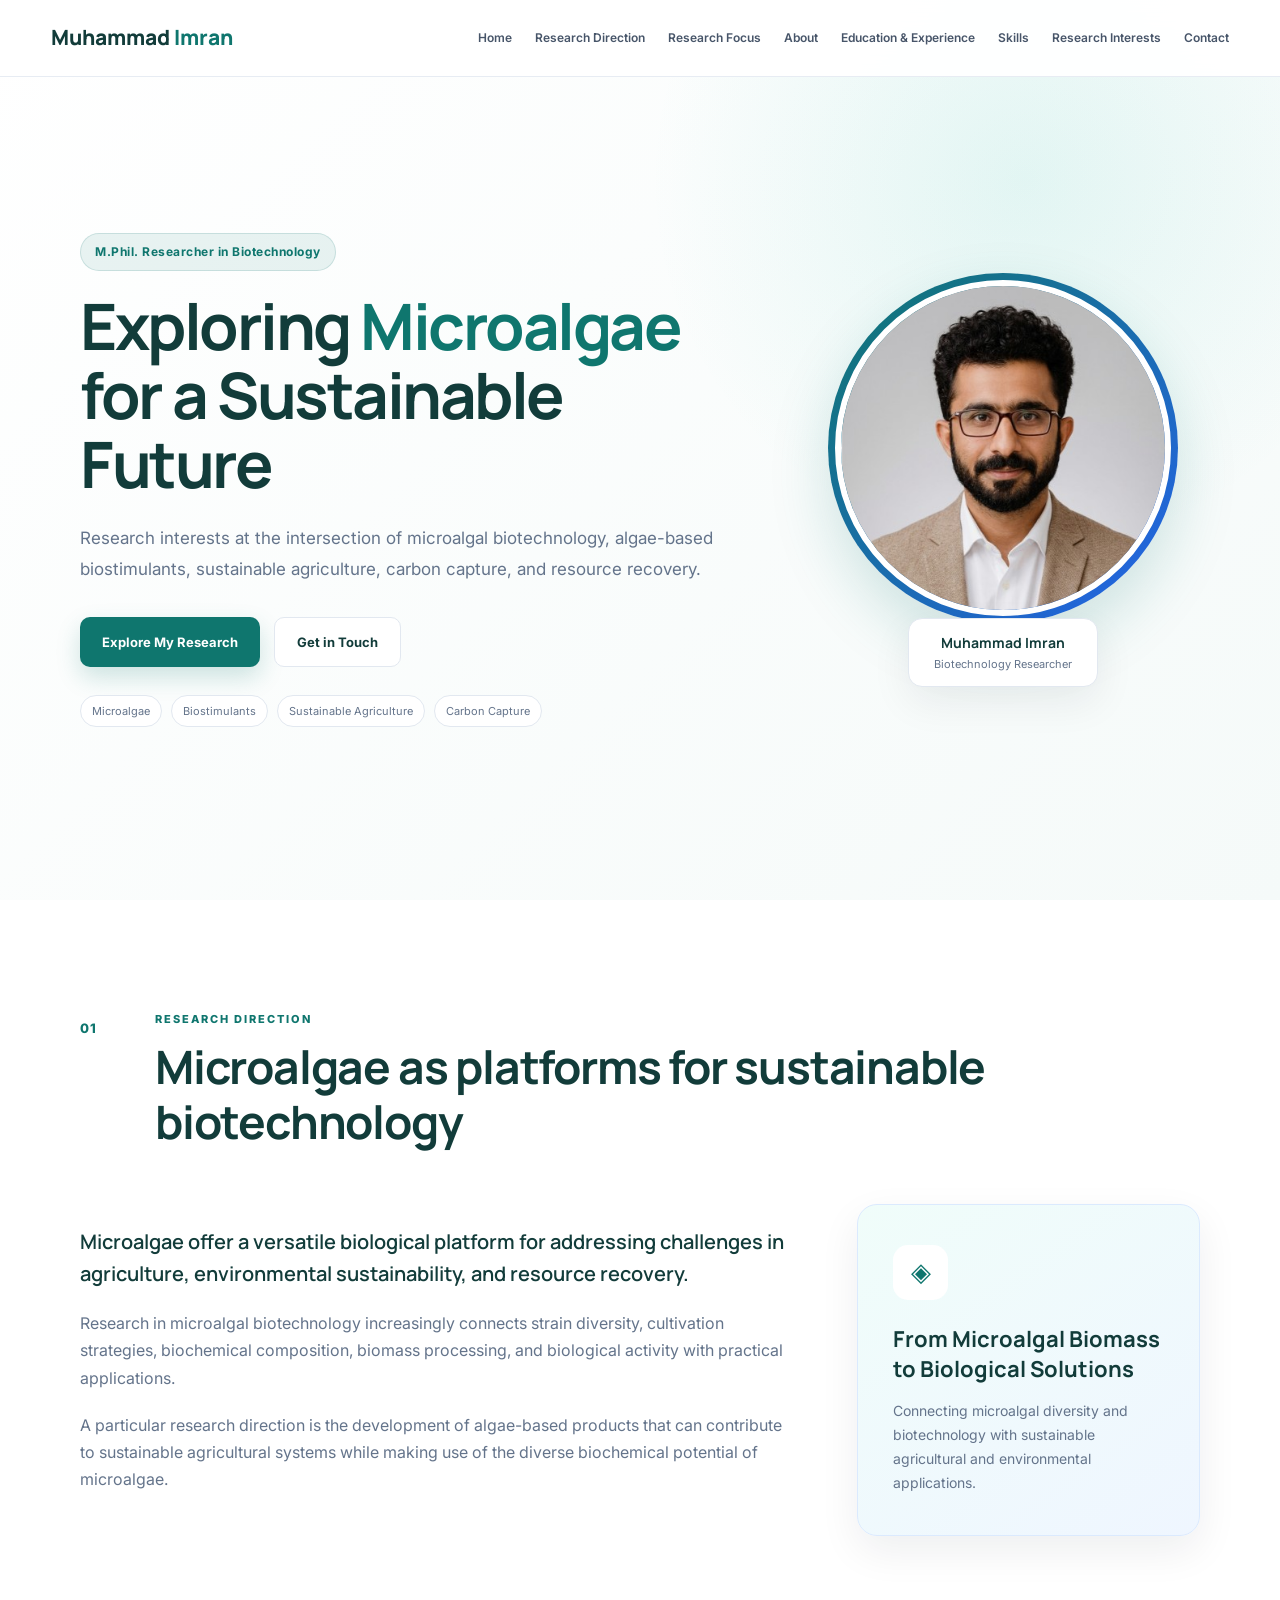
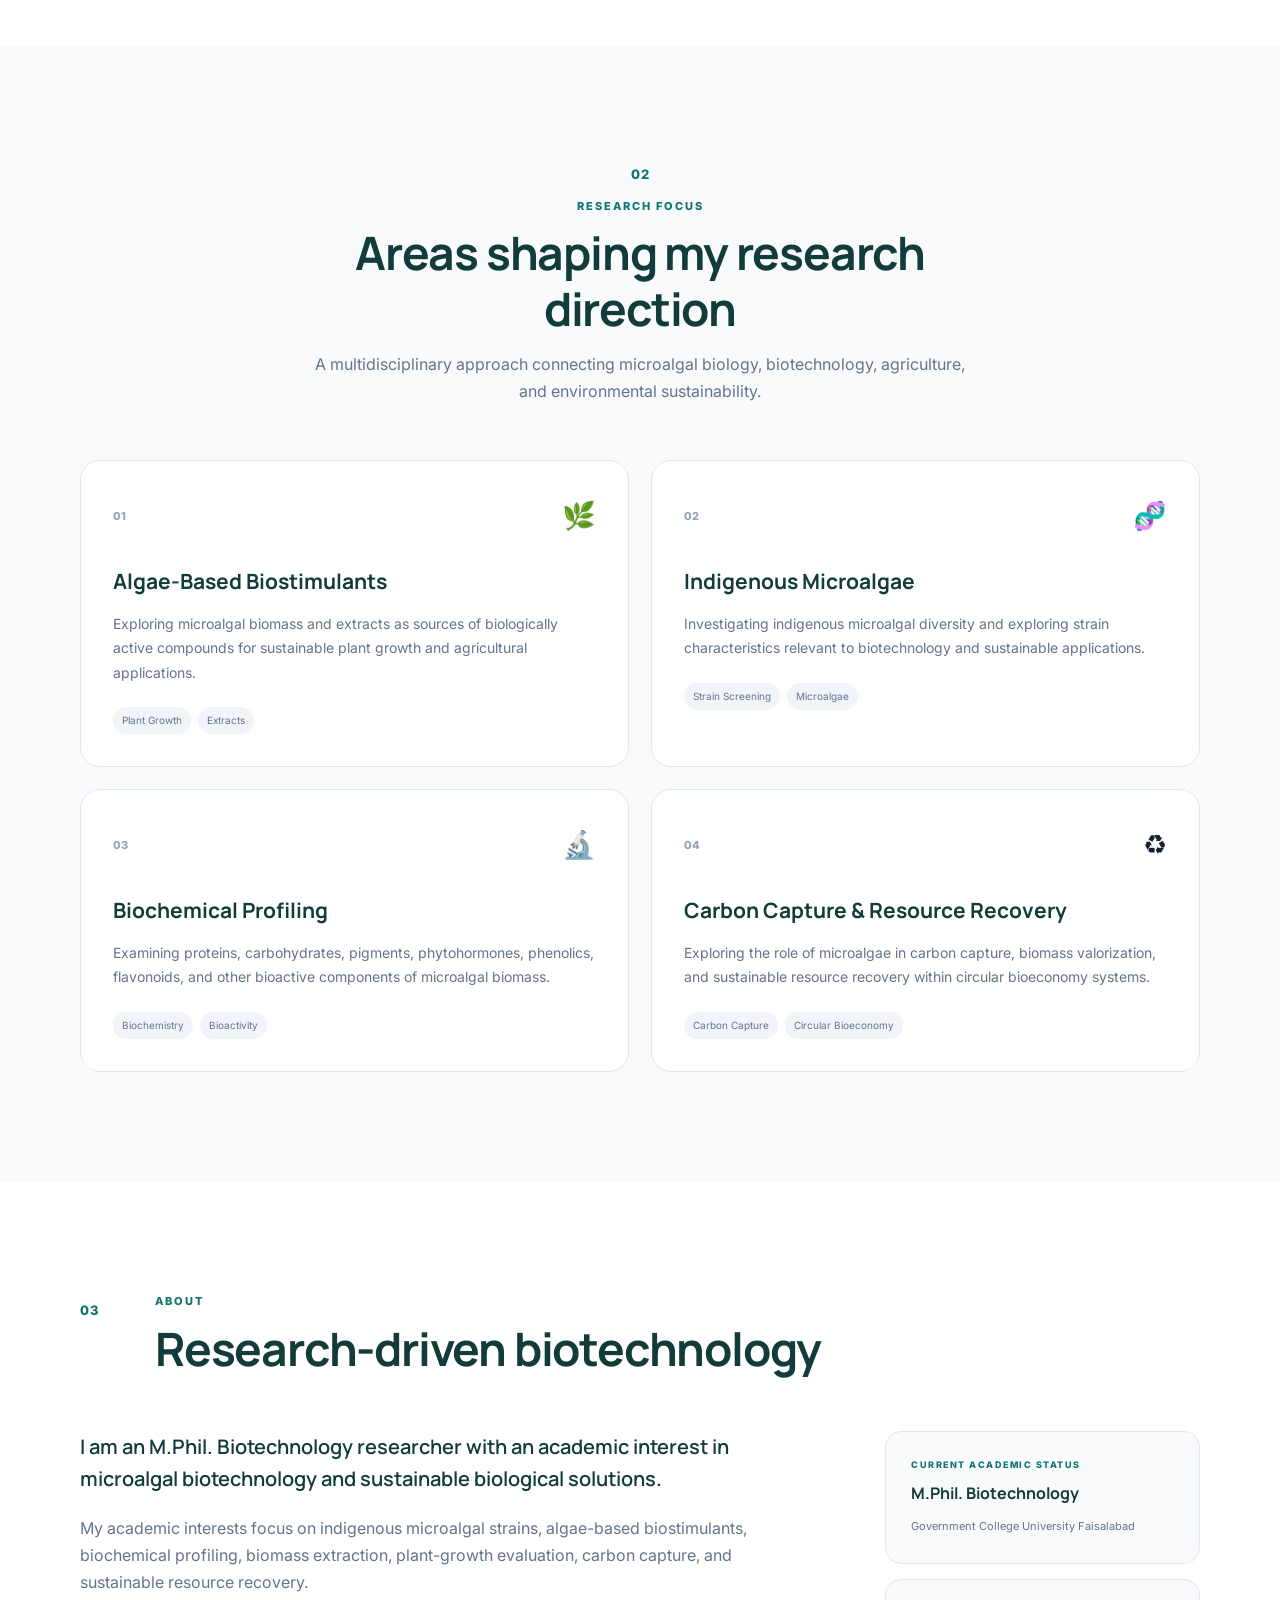
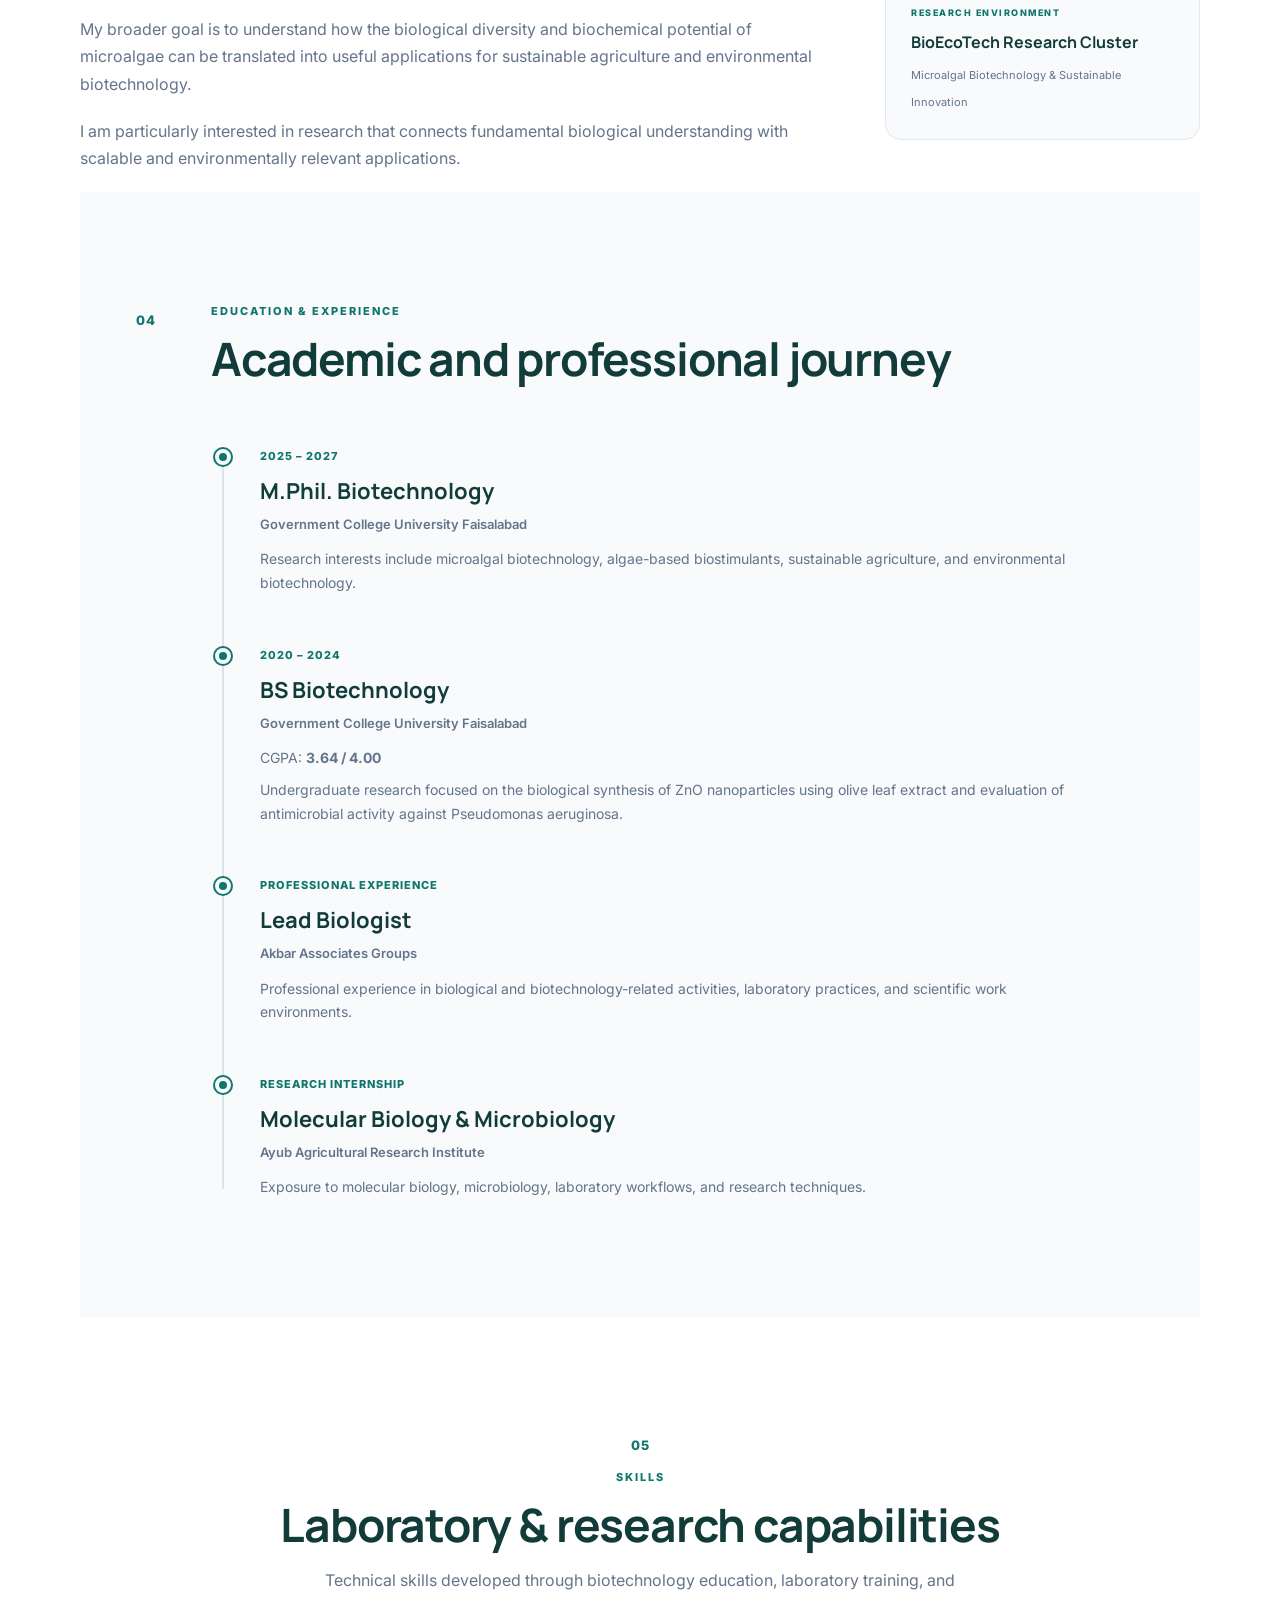
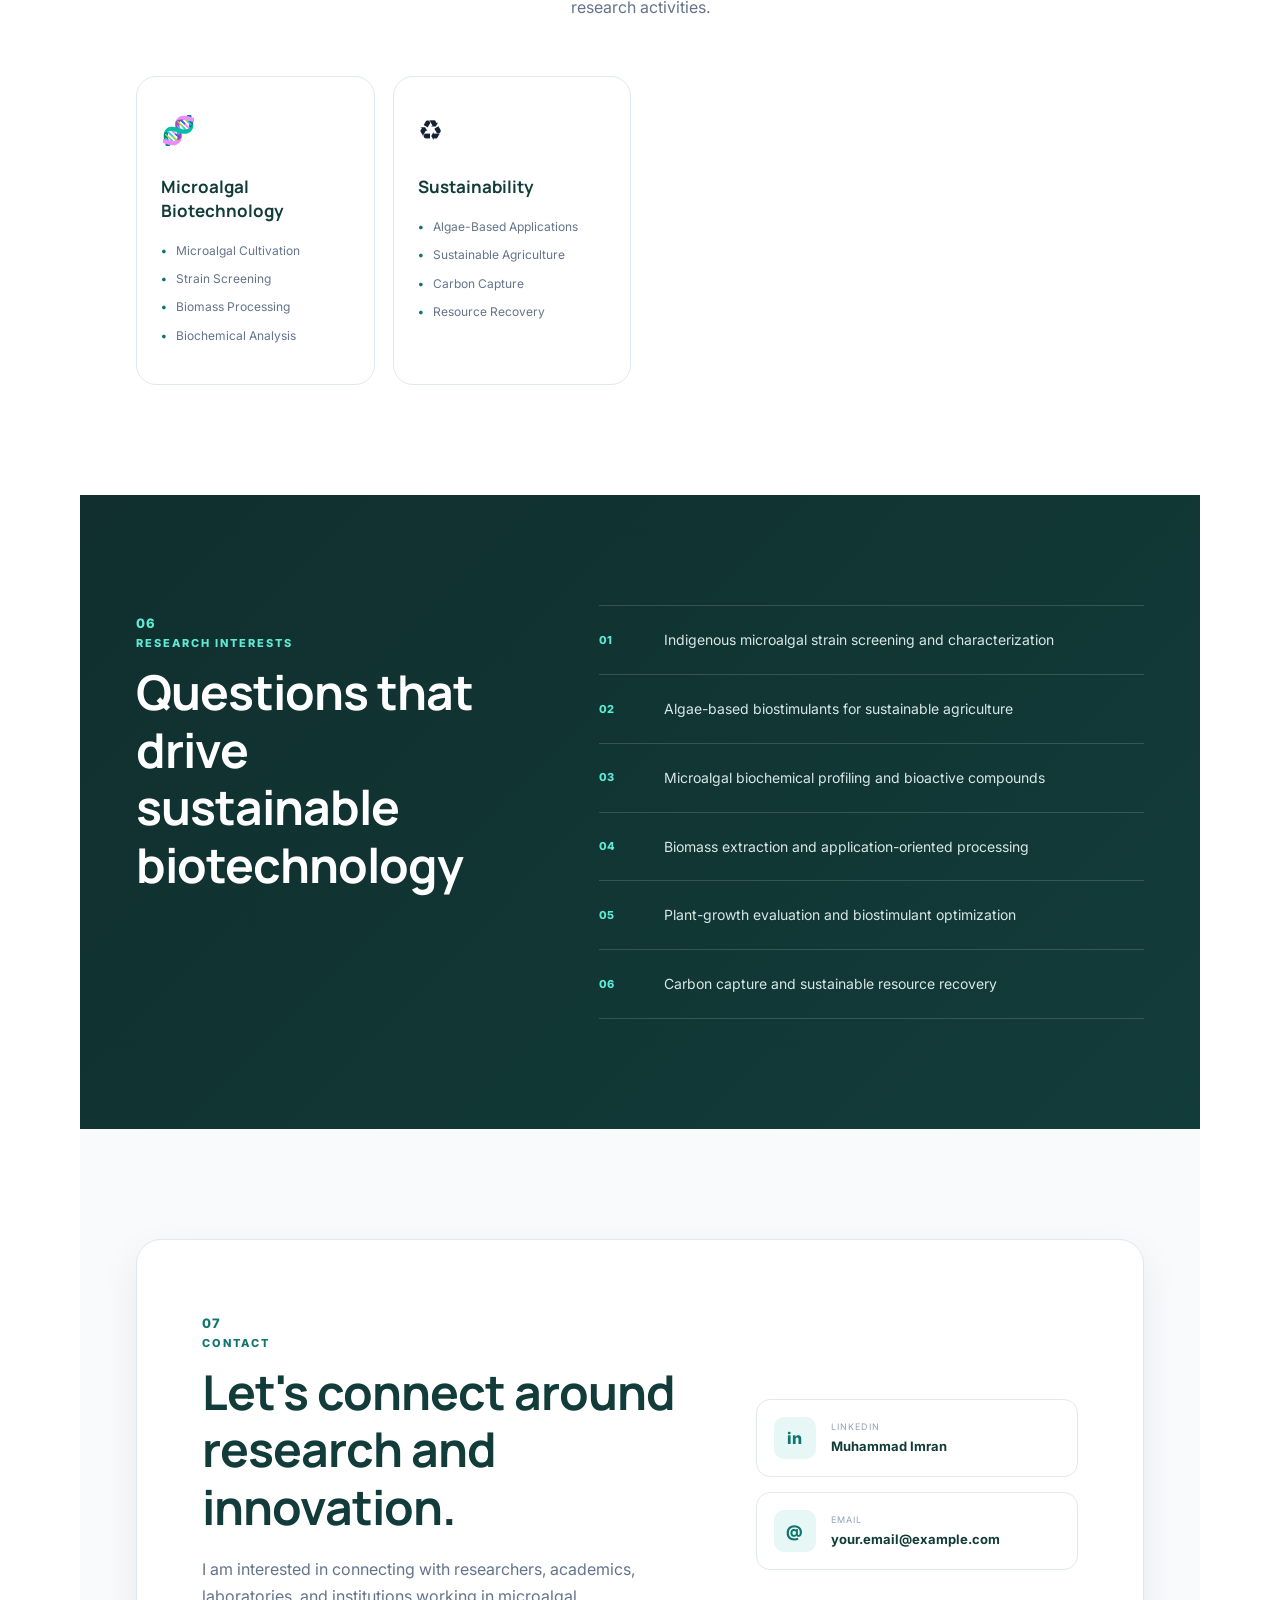
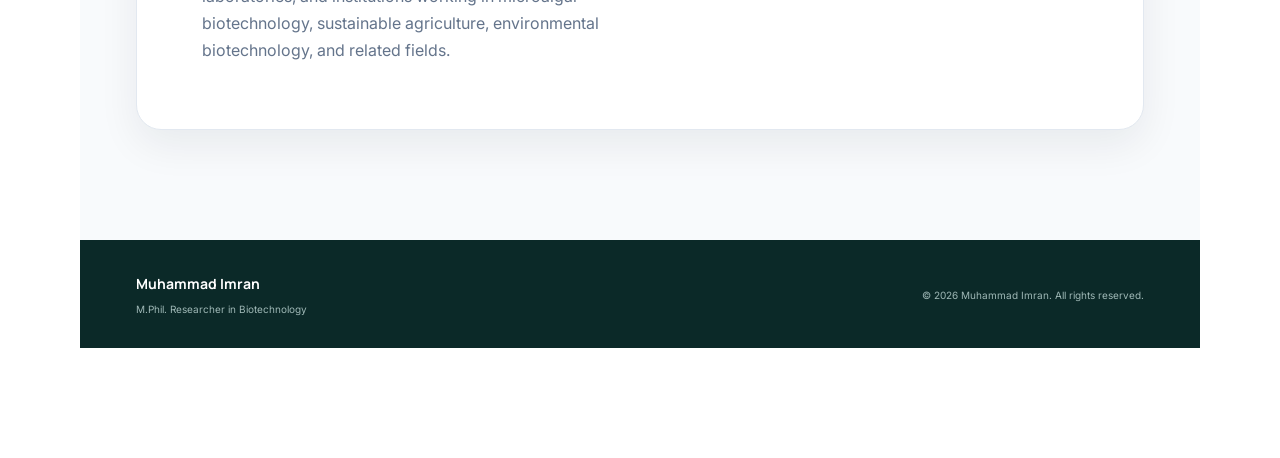
==== commit 6b7601d7: "Update index.html" ====
--- a/index.html
+++ b/index.html
@@ -531,40 +531,7 @@
             </div>
 
 
-            <!-- LAB IMAGES INSIDE ABOUT -->
-
-            <div class="about-gallery">
-
-                <div class="gallery-image">
-
-                    <img src="images/lab-1.jpg"
-                        alt="Biotechnology research laboratory">
-
-                </div>
-
-
-                <div class="gallery-image">
-
-                    <img src="images/lab-2.jpg"
-                        alt="Microbiology and biotechnology laboratory">
-
-                </div>
-
-
-                <div class="gallery-image">
-
-                    <img src="images/lab-3.jpg"
-                        alt="Scientific research laboratory">
-
-                </div>
-
-            </div>
-
-        </div>
-
-    </section>
-
-
+           
 
     <!-- =========================
          EDUCATION & EXPERIENCE
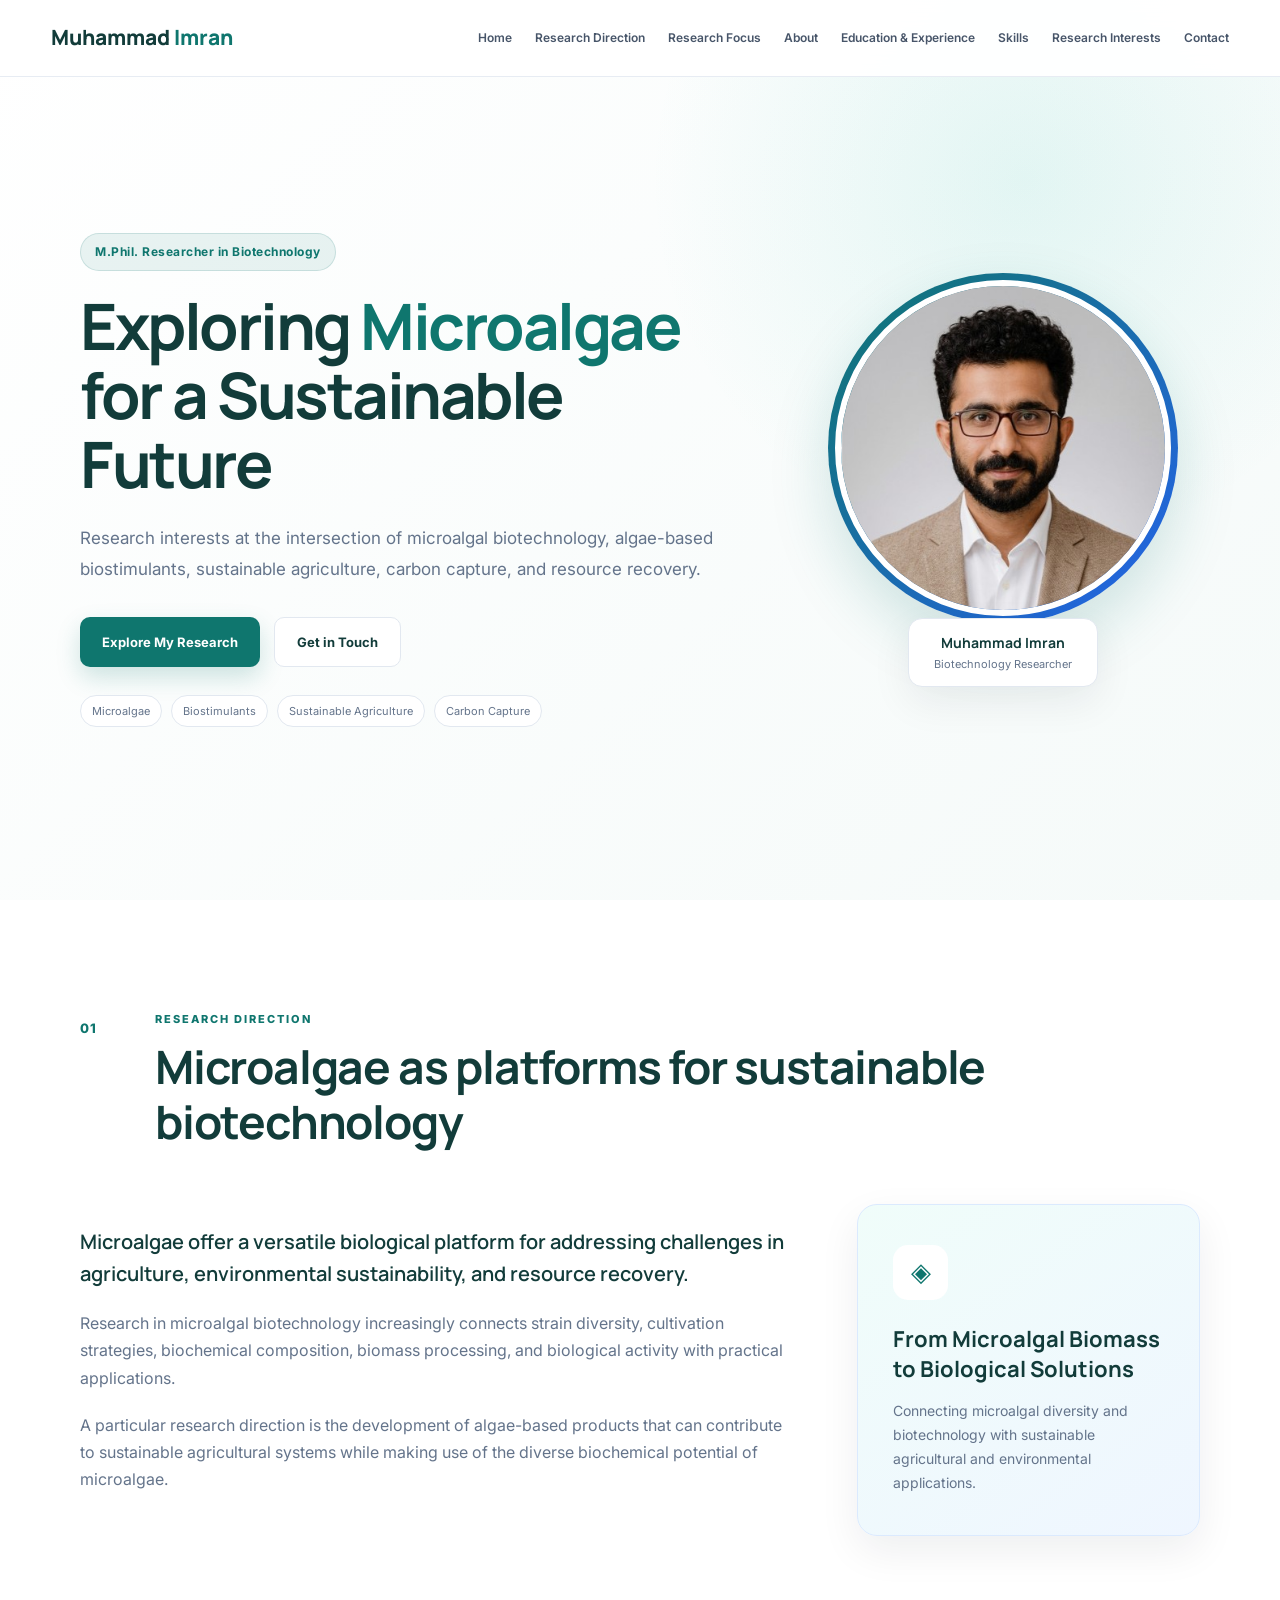
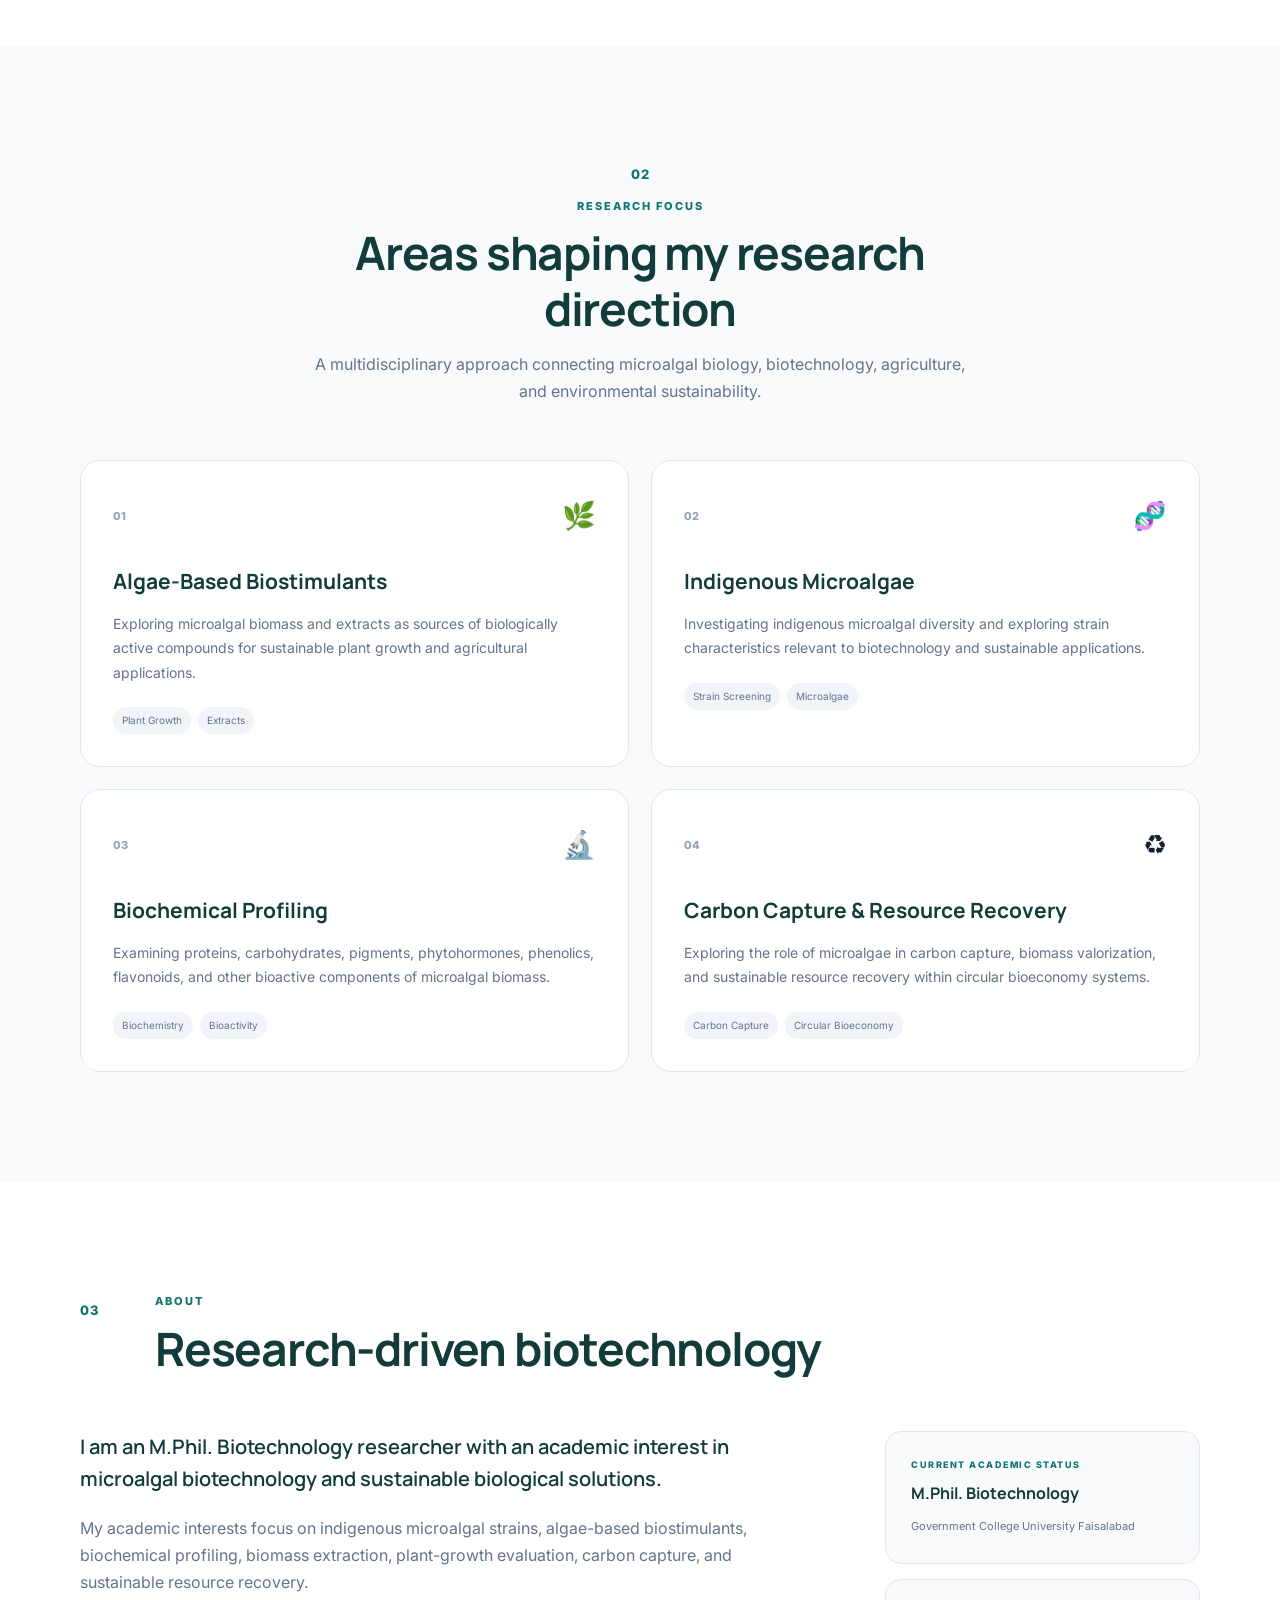
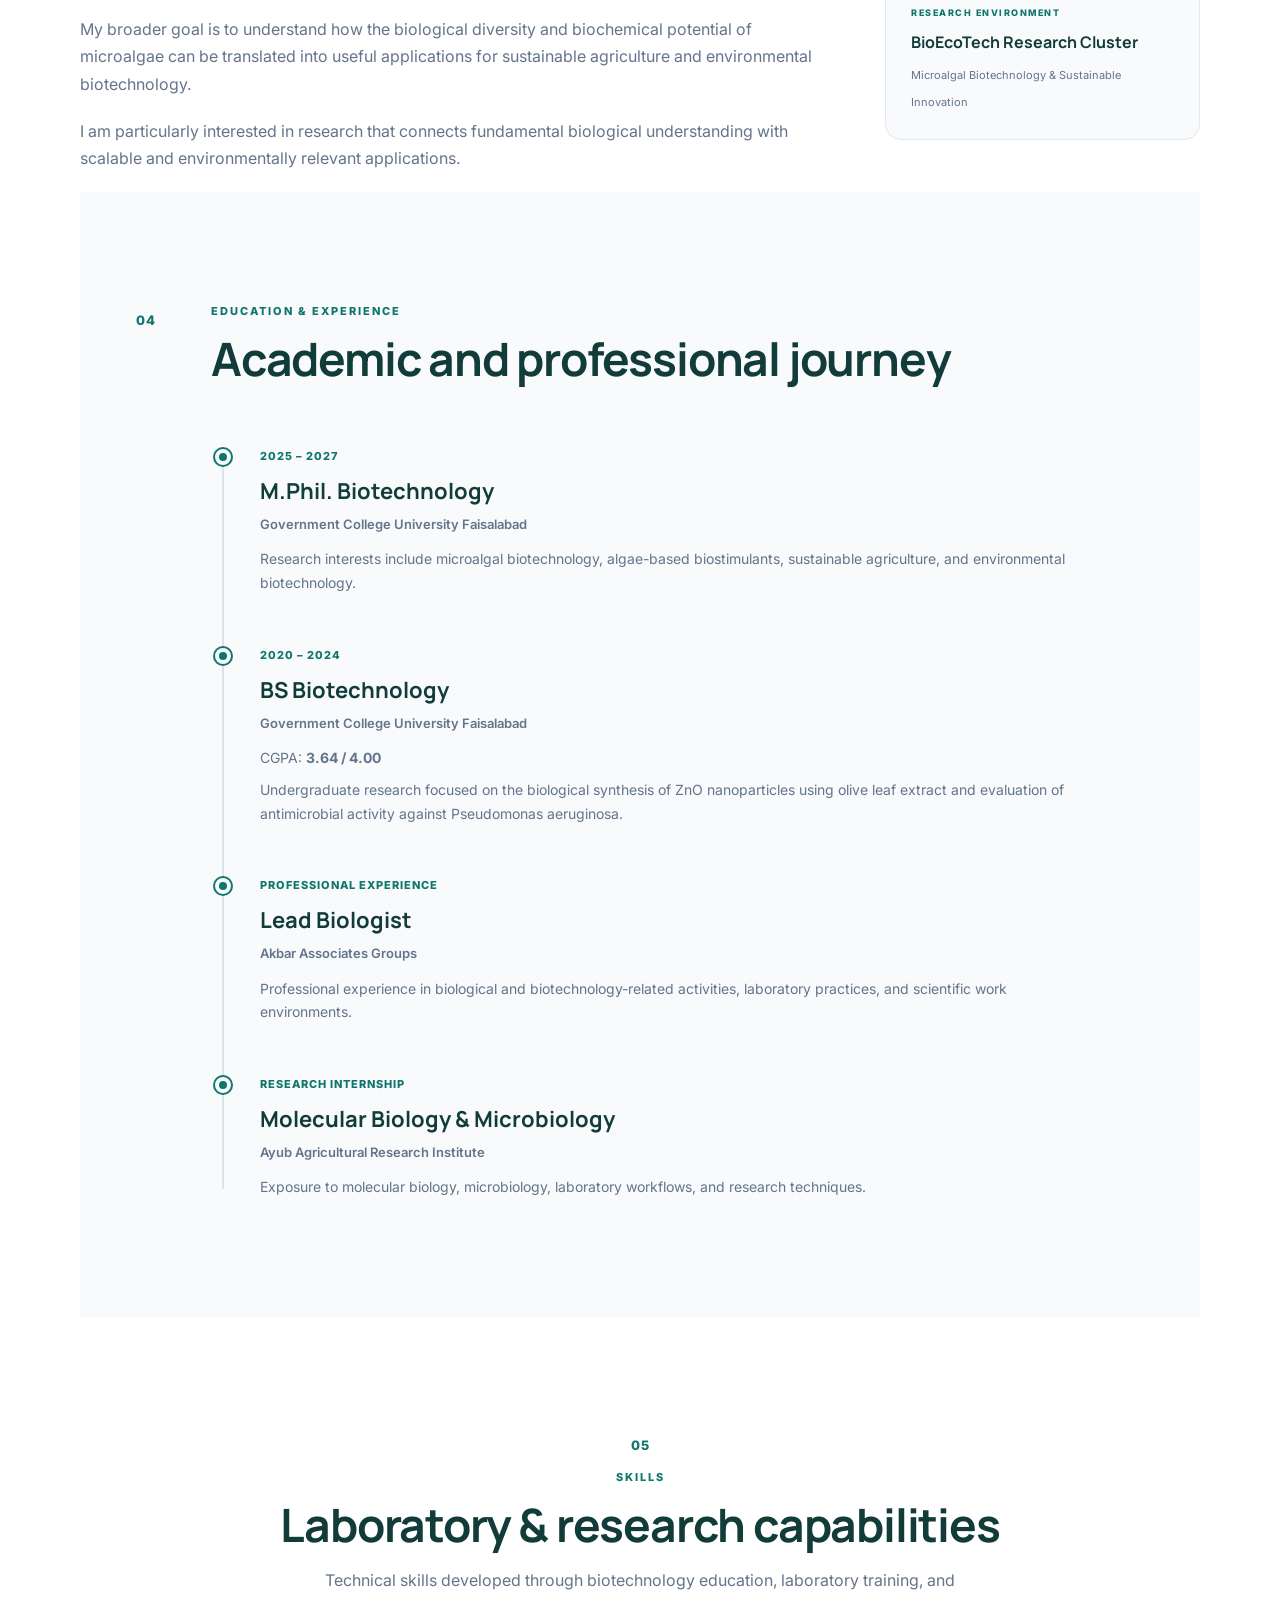
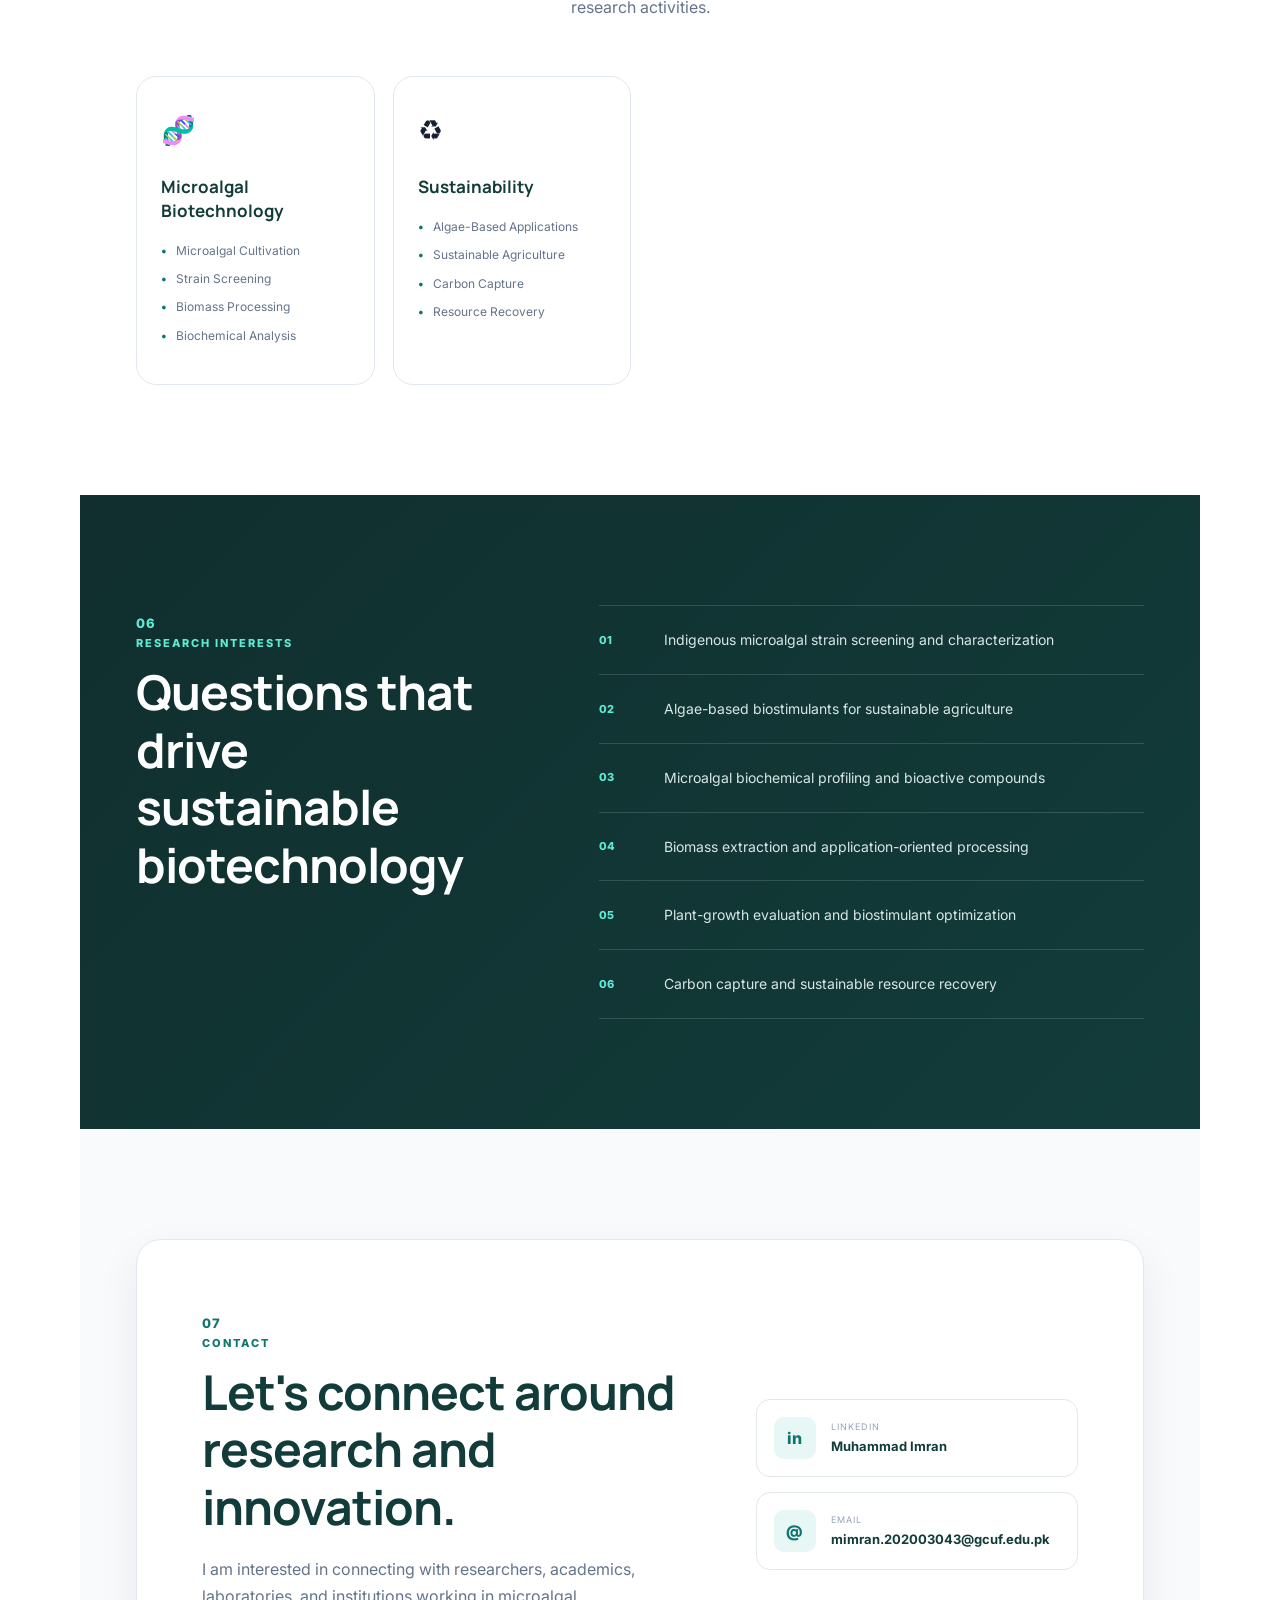
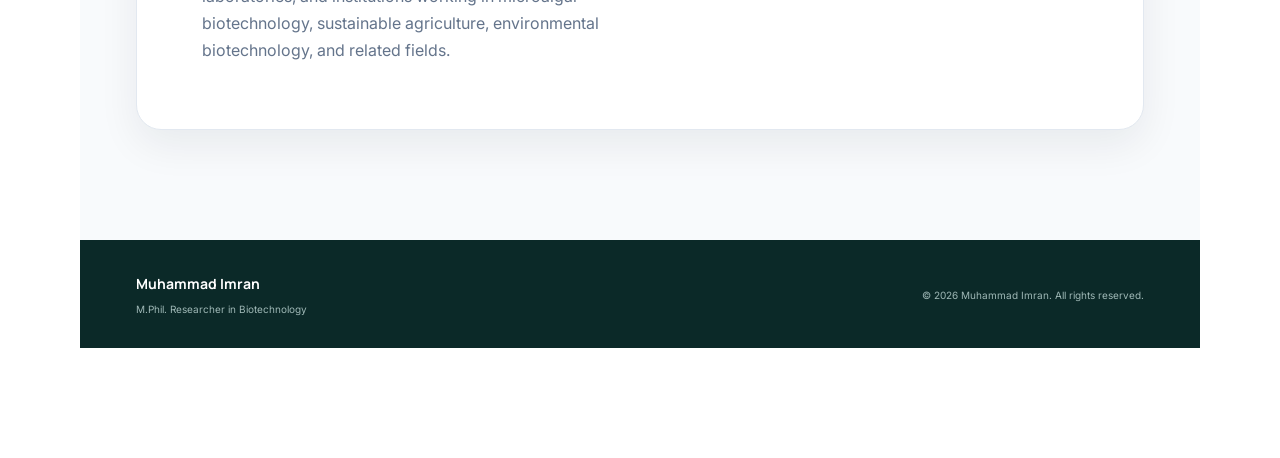
==== commit dd267ed0: "Update index.html" ====
--- a/index.html
+++ b/index.html
@@ -966,27 +966,27 @@
 
                     <!-- Replace this email with your real email -->
 
-                    <a href="mailto:your.email@example.com"
-                        class="contact-link">
-
-                        <span class="contact-icon">
-                            @
-                        </span>
-
-                        <div>
-
-                            <small>
-                                Email
-                            </small>
-
-                            <strong>
-                                your.email@example.com
-                            </strong>
-
-                        </div>
-
-                    </a>
-
+                    <a
+    href="mailto:mimran.202003043@gcuf.edu.pk"
+    class="contact-link">
+
+    <span class="contact-icon">
+        @
+    </span>
+
+    <div>
+
+        <small>
+            Email
+        </small>
+
+        <strong>
+            mimran.202003043@gcuf.edu.pk
+        </strong>
+
+    </div>
+
+</a>
                 </div>
 
             </div>
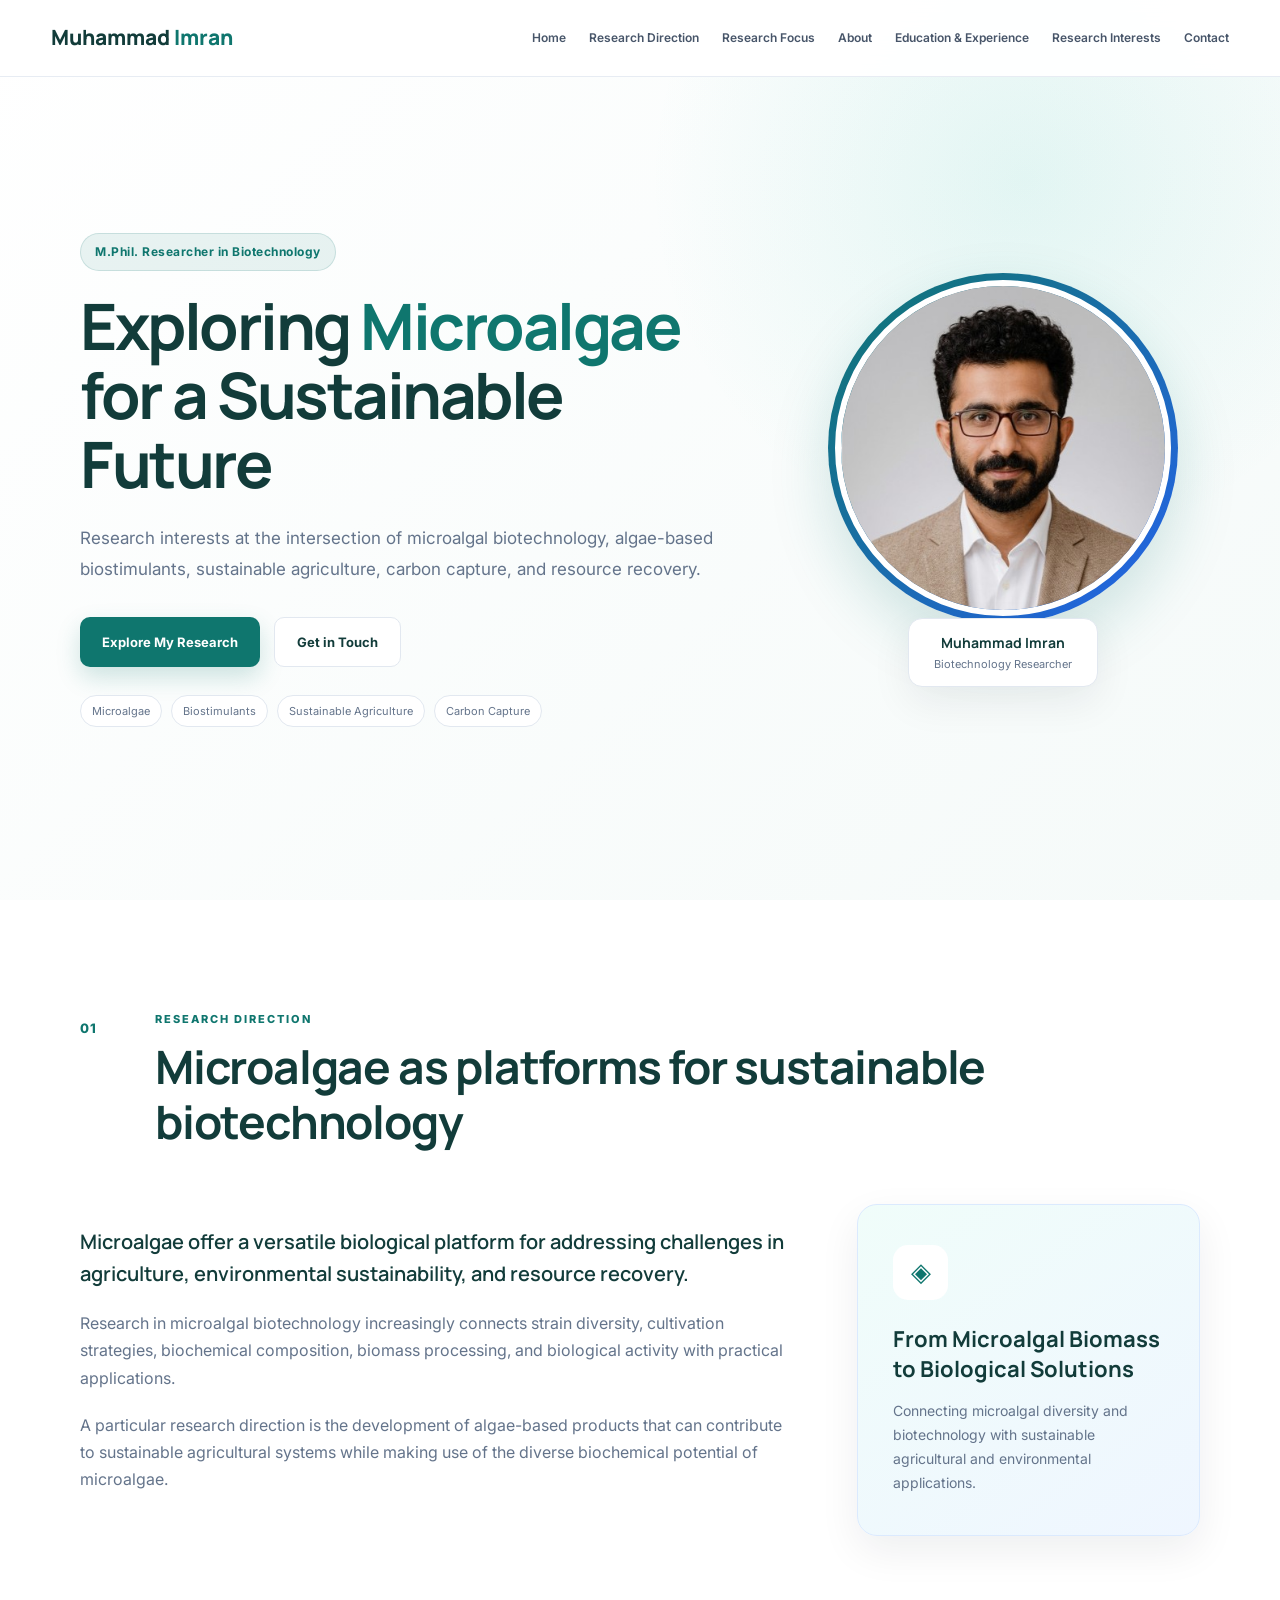
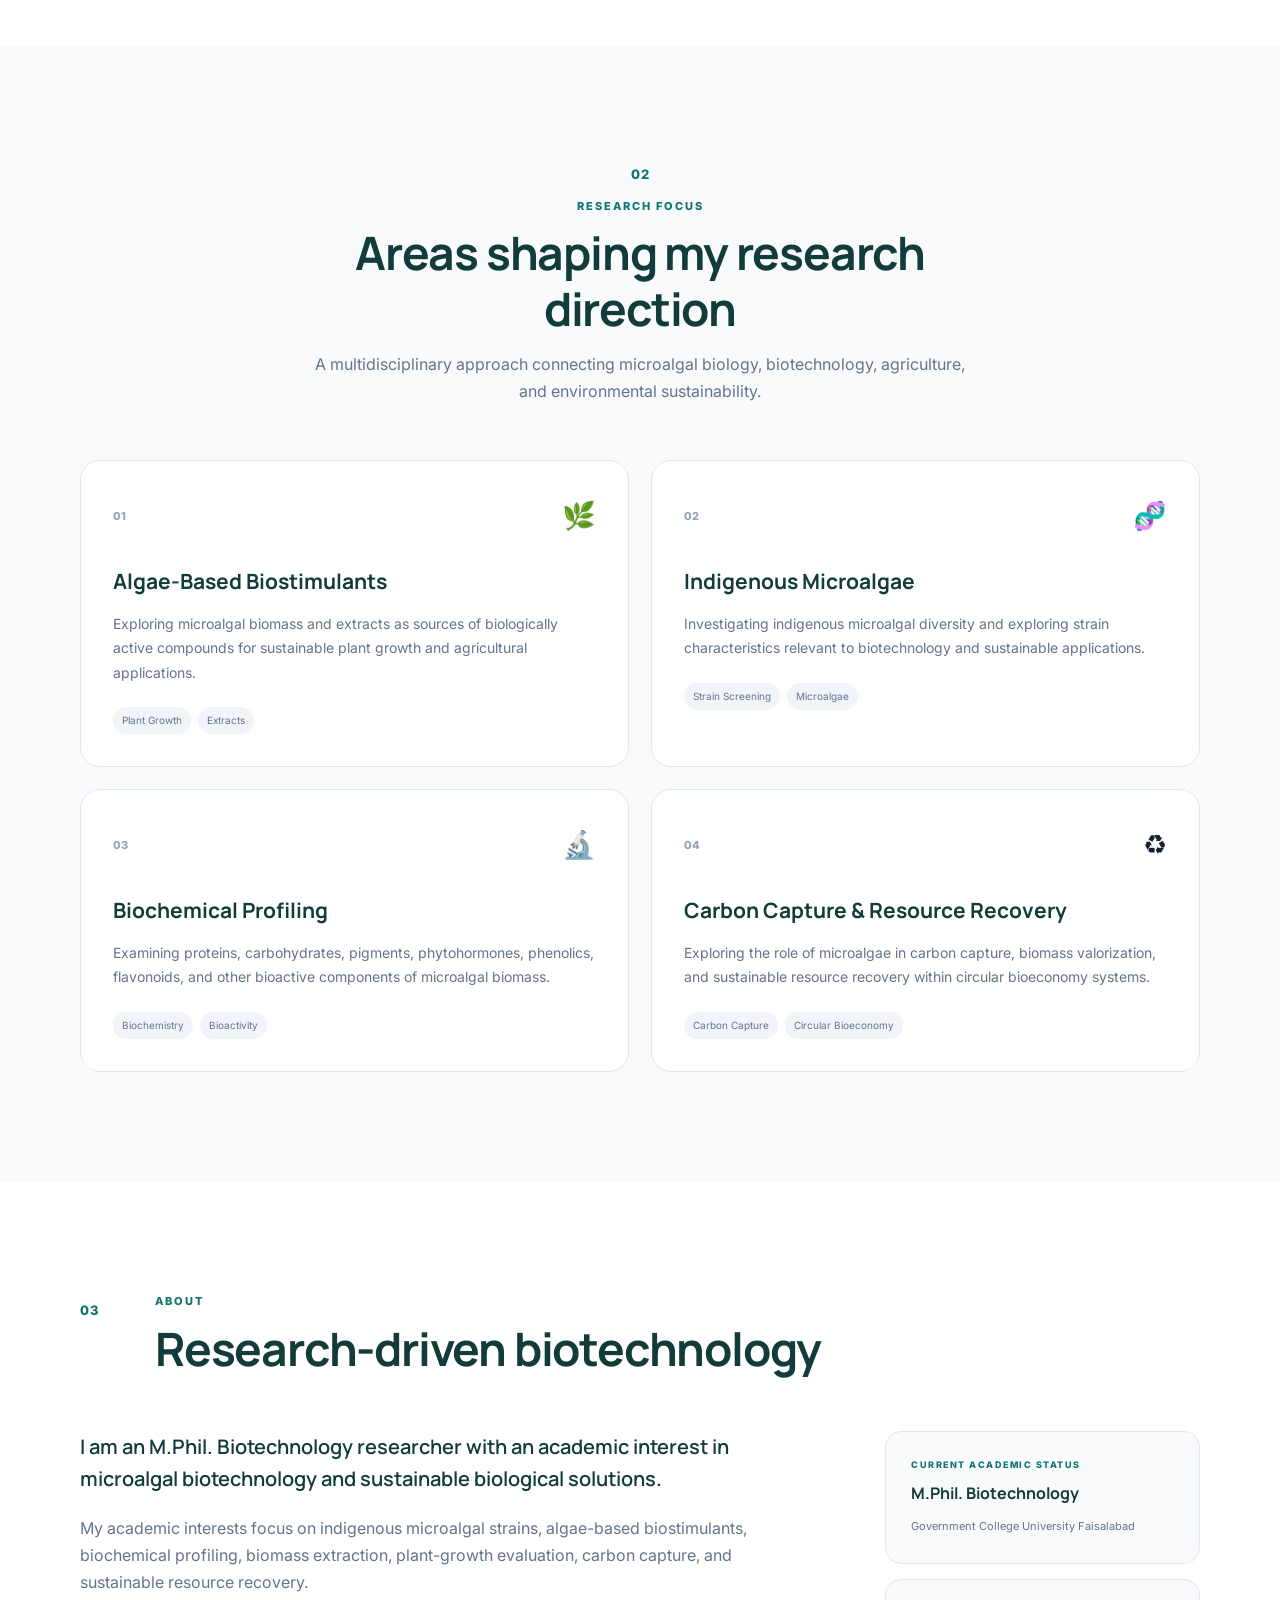
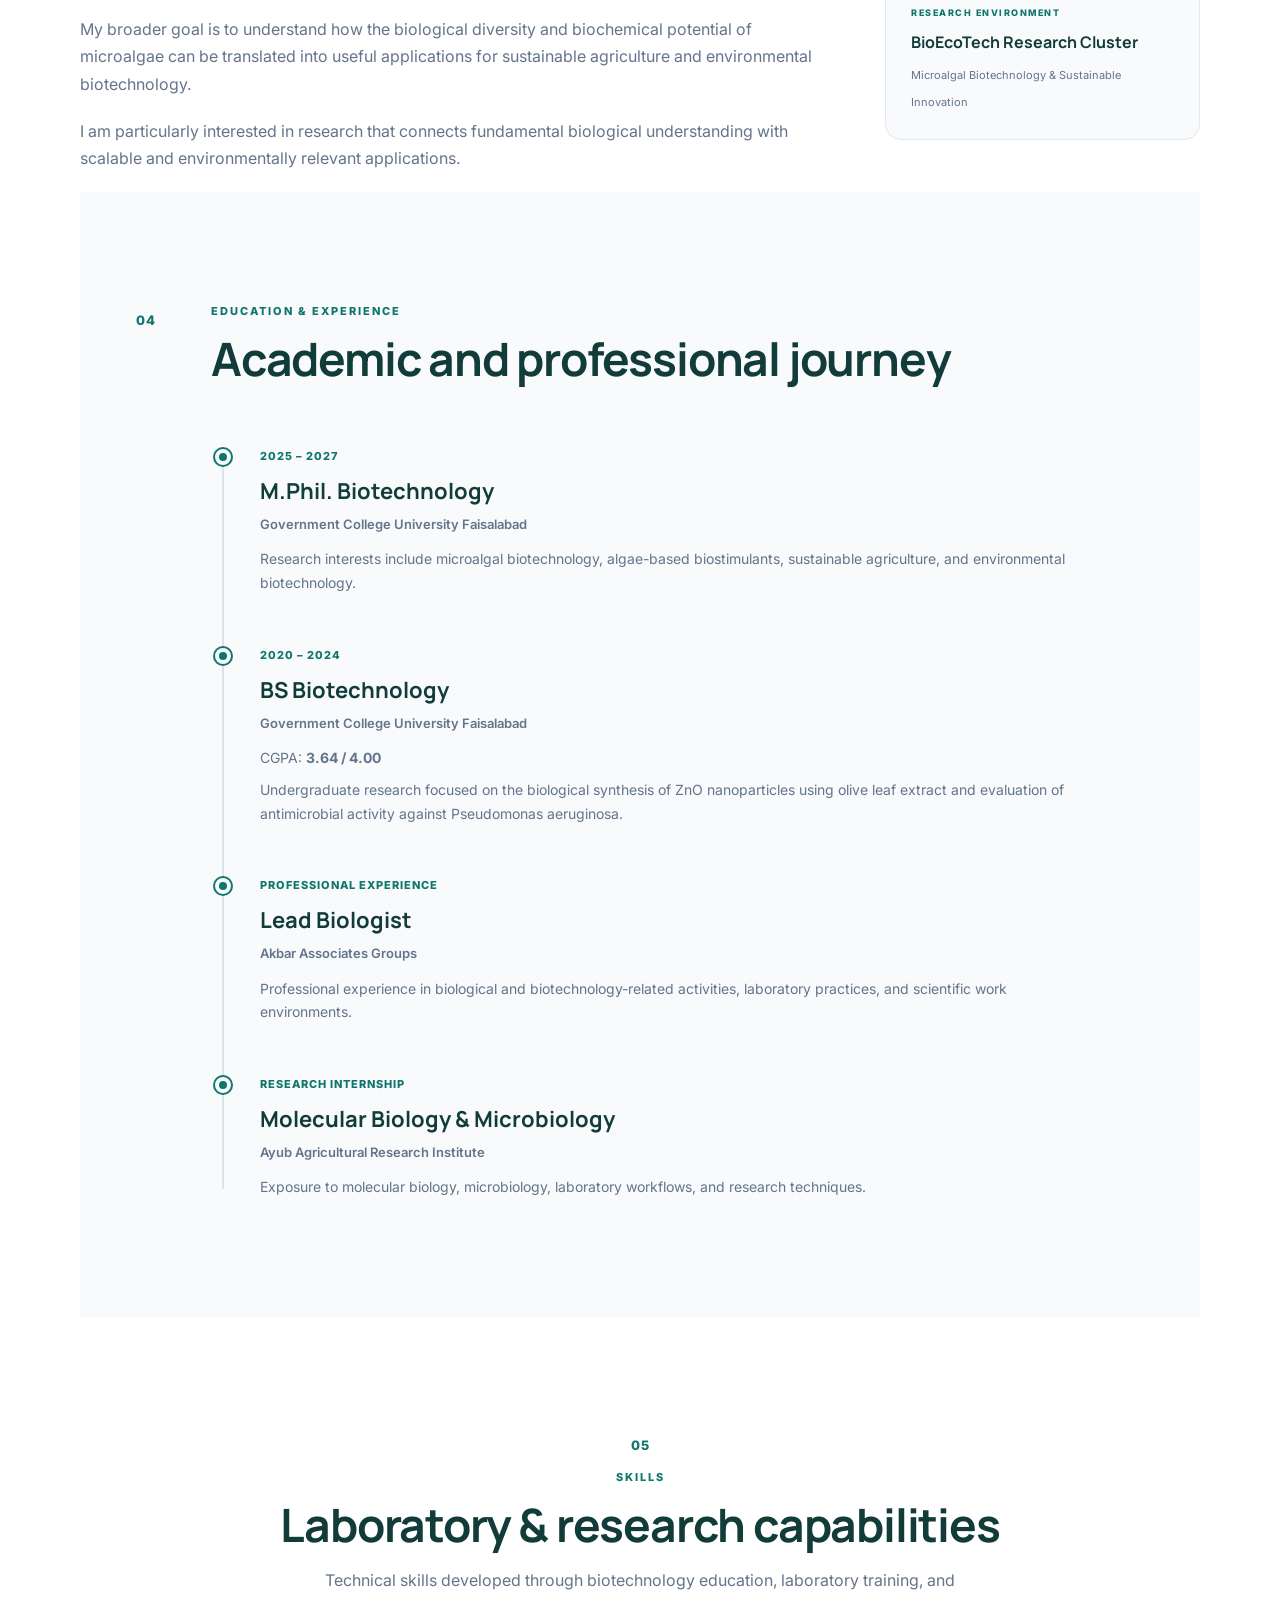
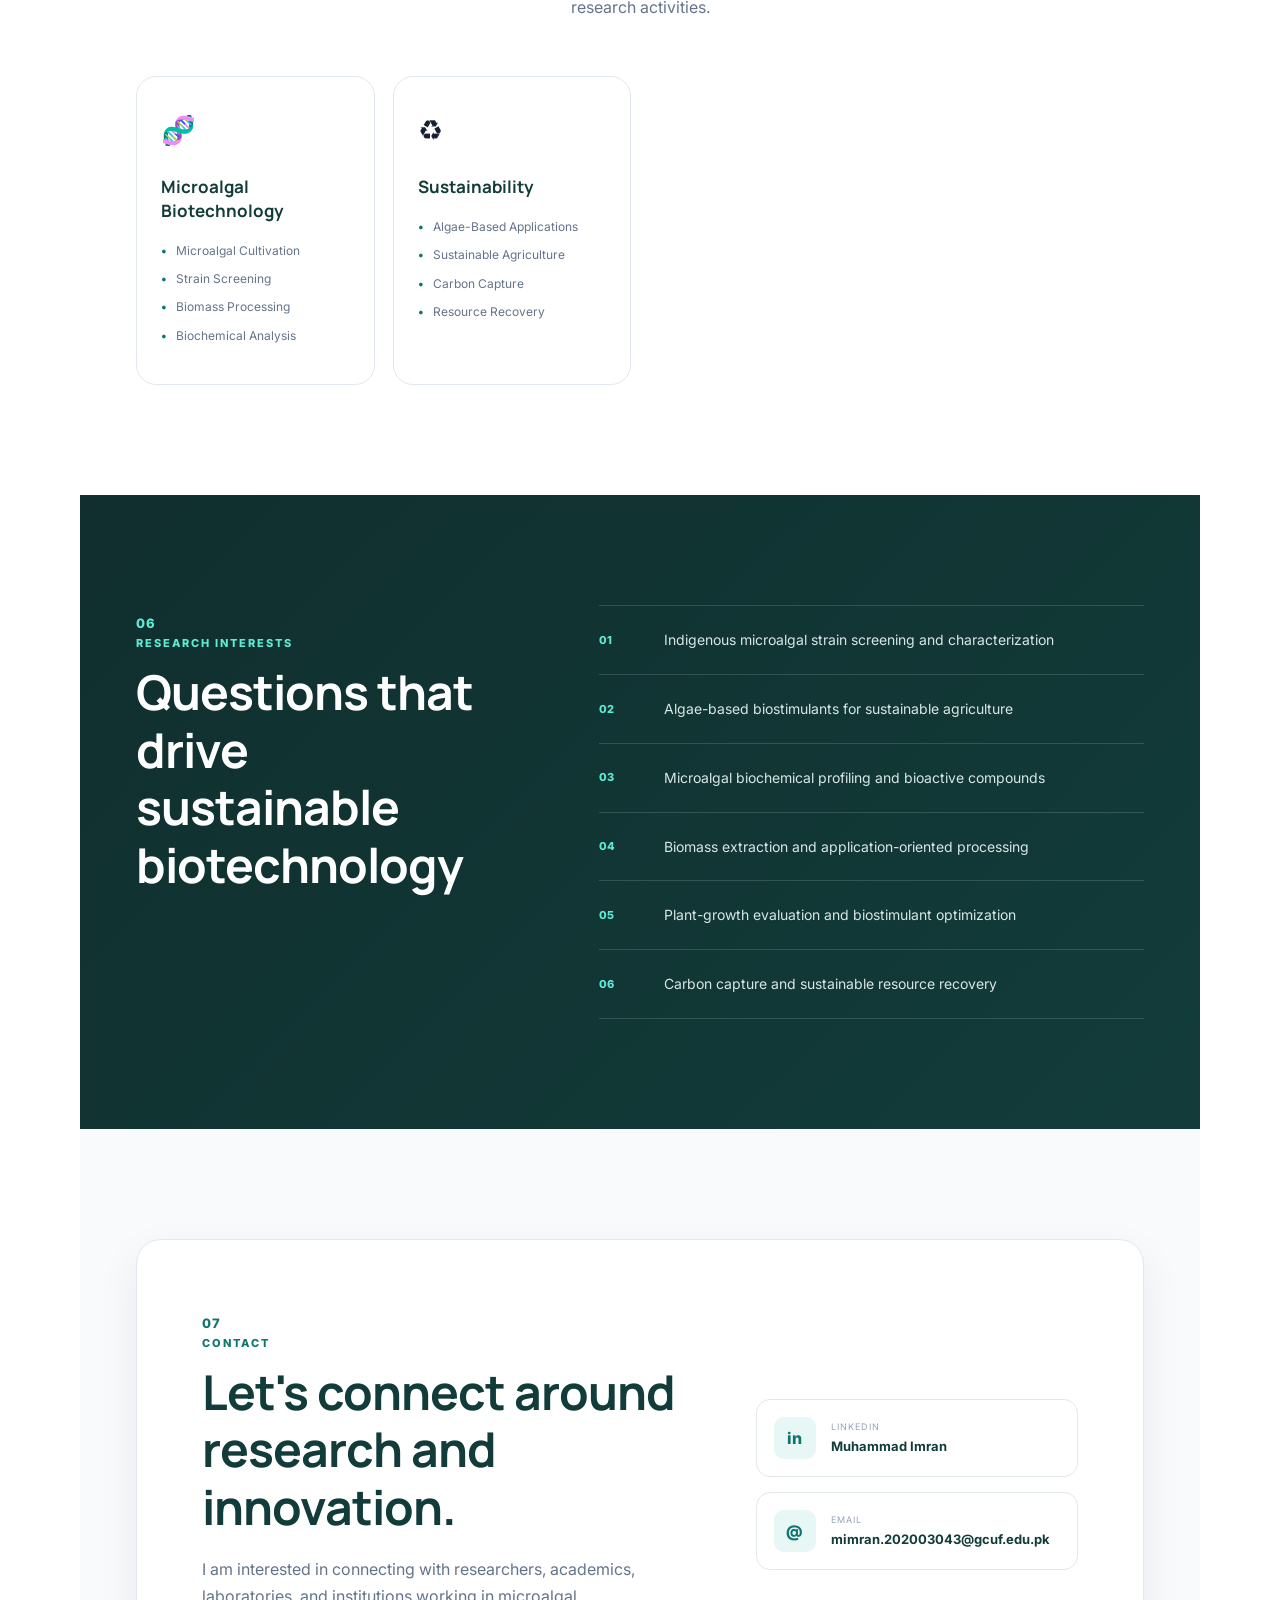
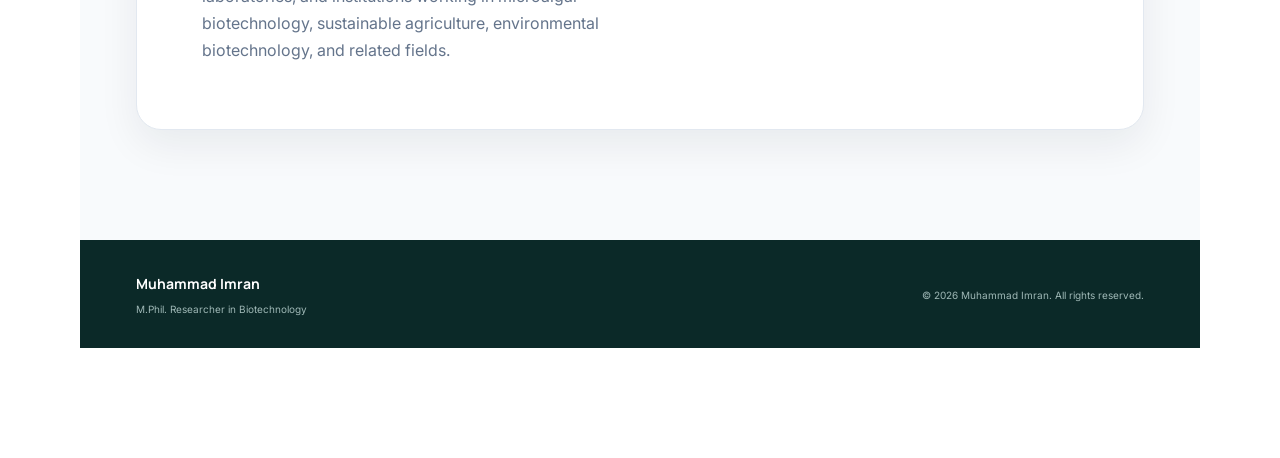
==== commit dd66054b: "Update index.html" ====
--- a/index.html
+++ b/index.html
@@ -53,10 +53,6 @@
 
                 <a href="#education">
                     Education & Experience
-                </a>
-
-                <a href="#skills">
-                    Skills
                 </a>
 
                 <a href="#research-interests">
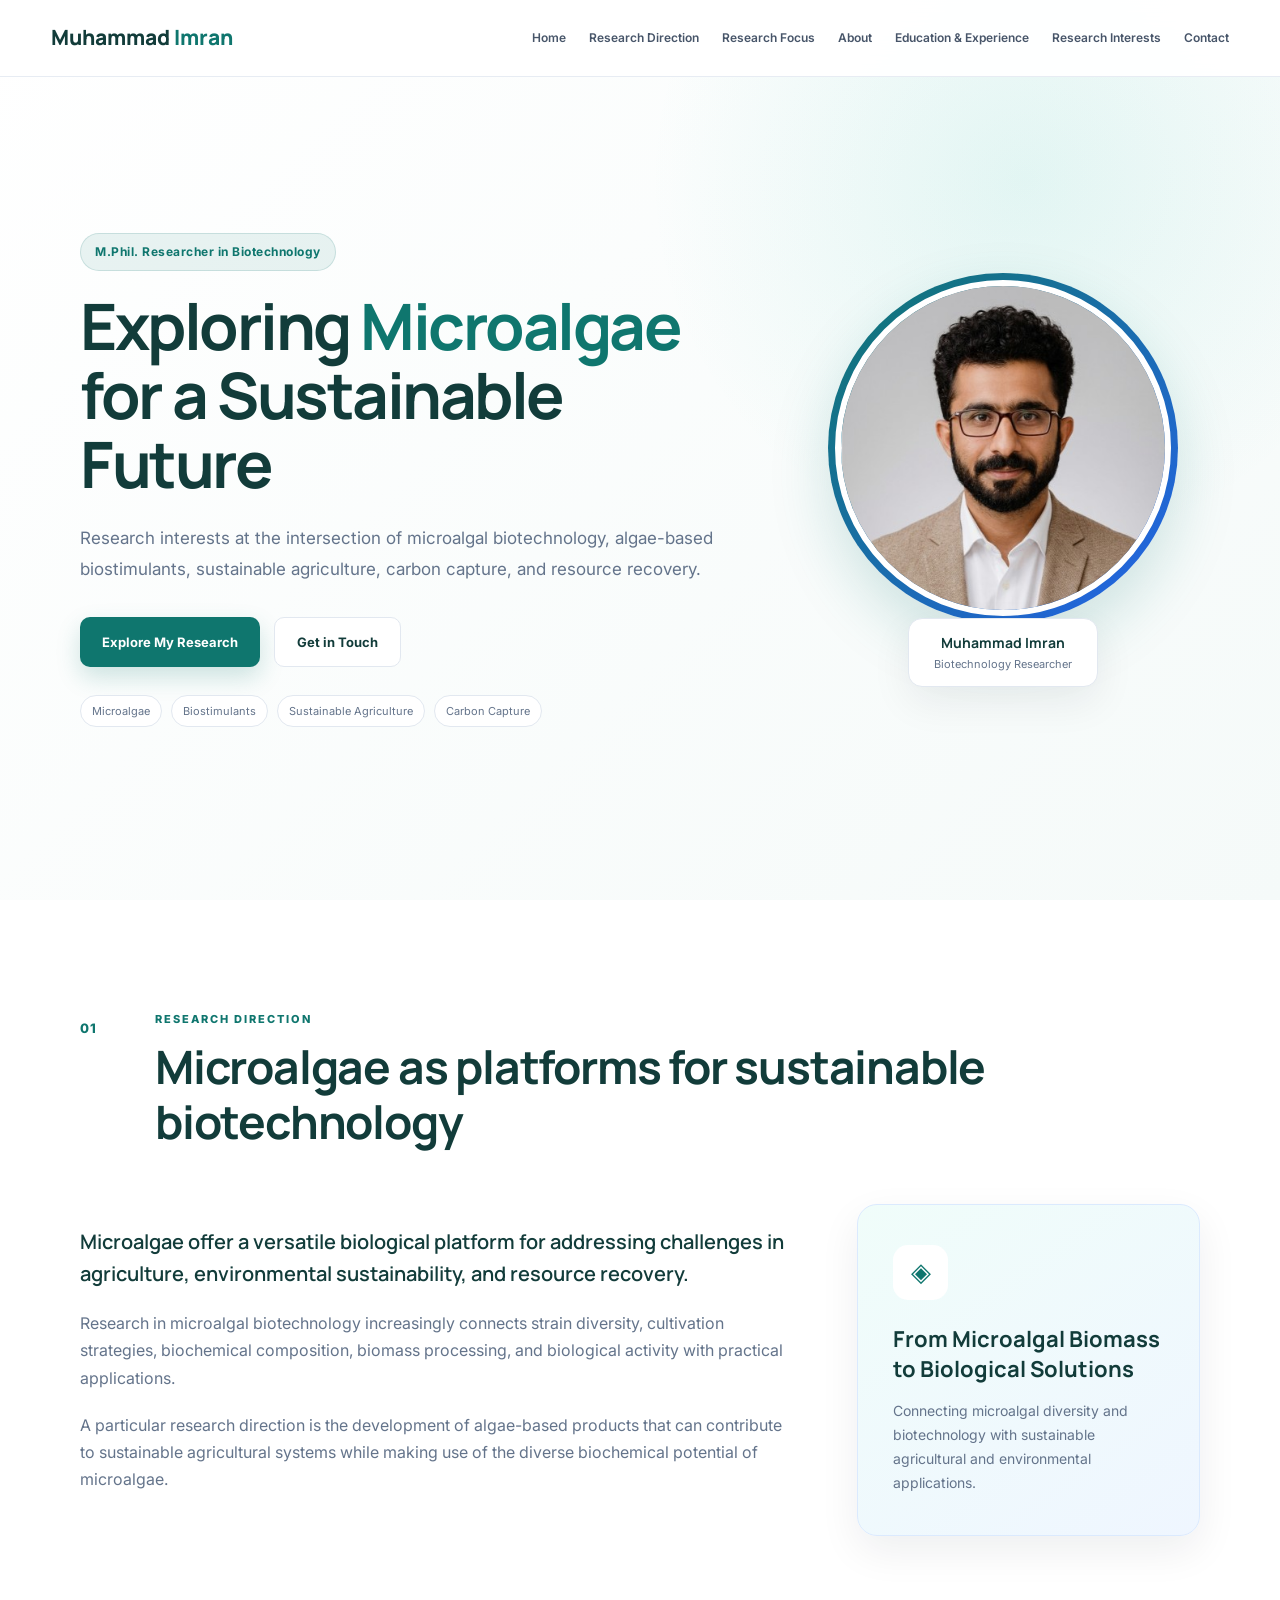
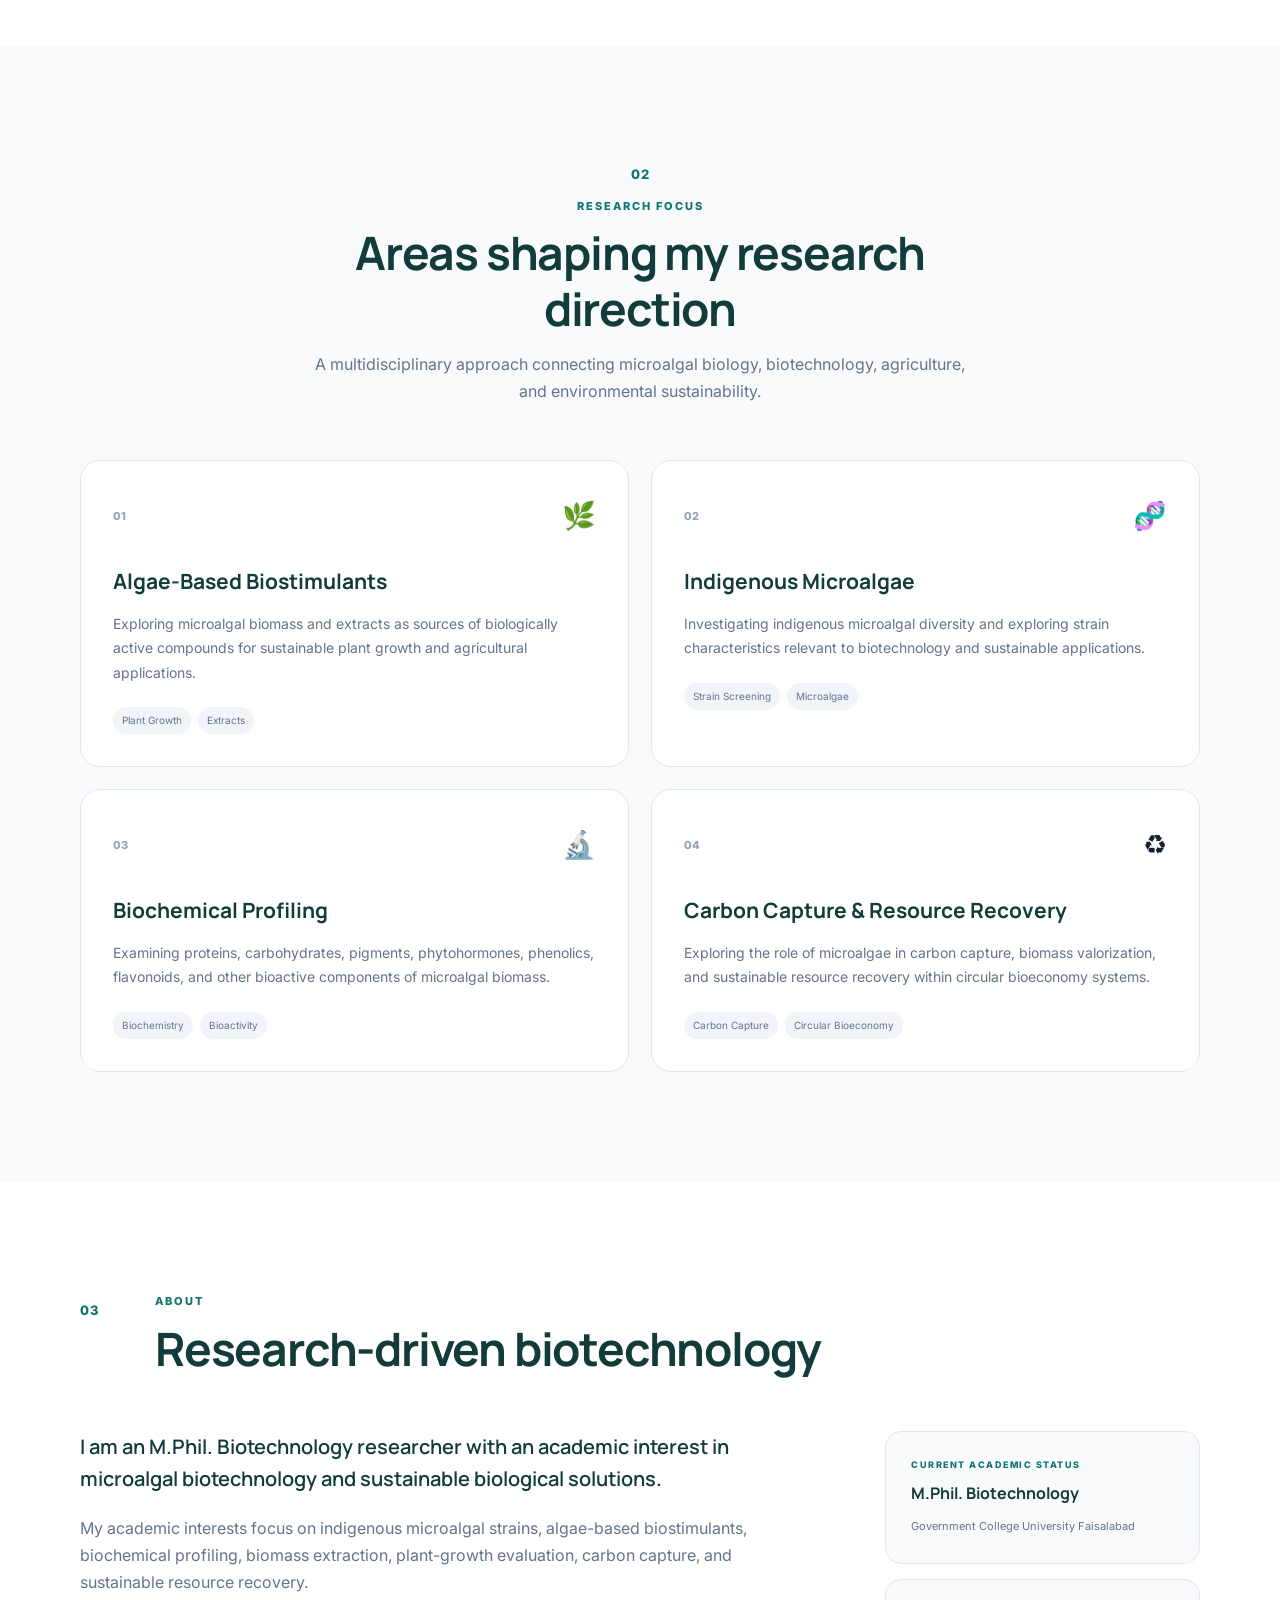
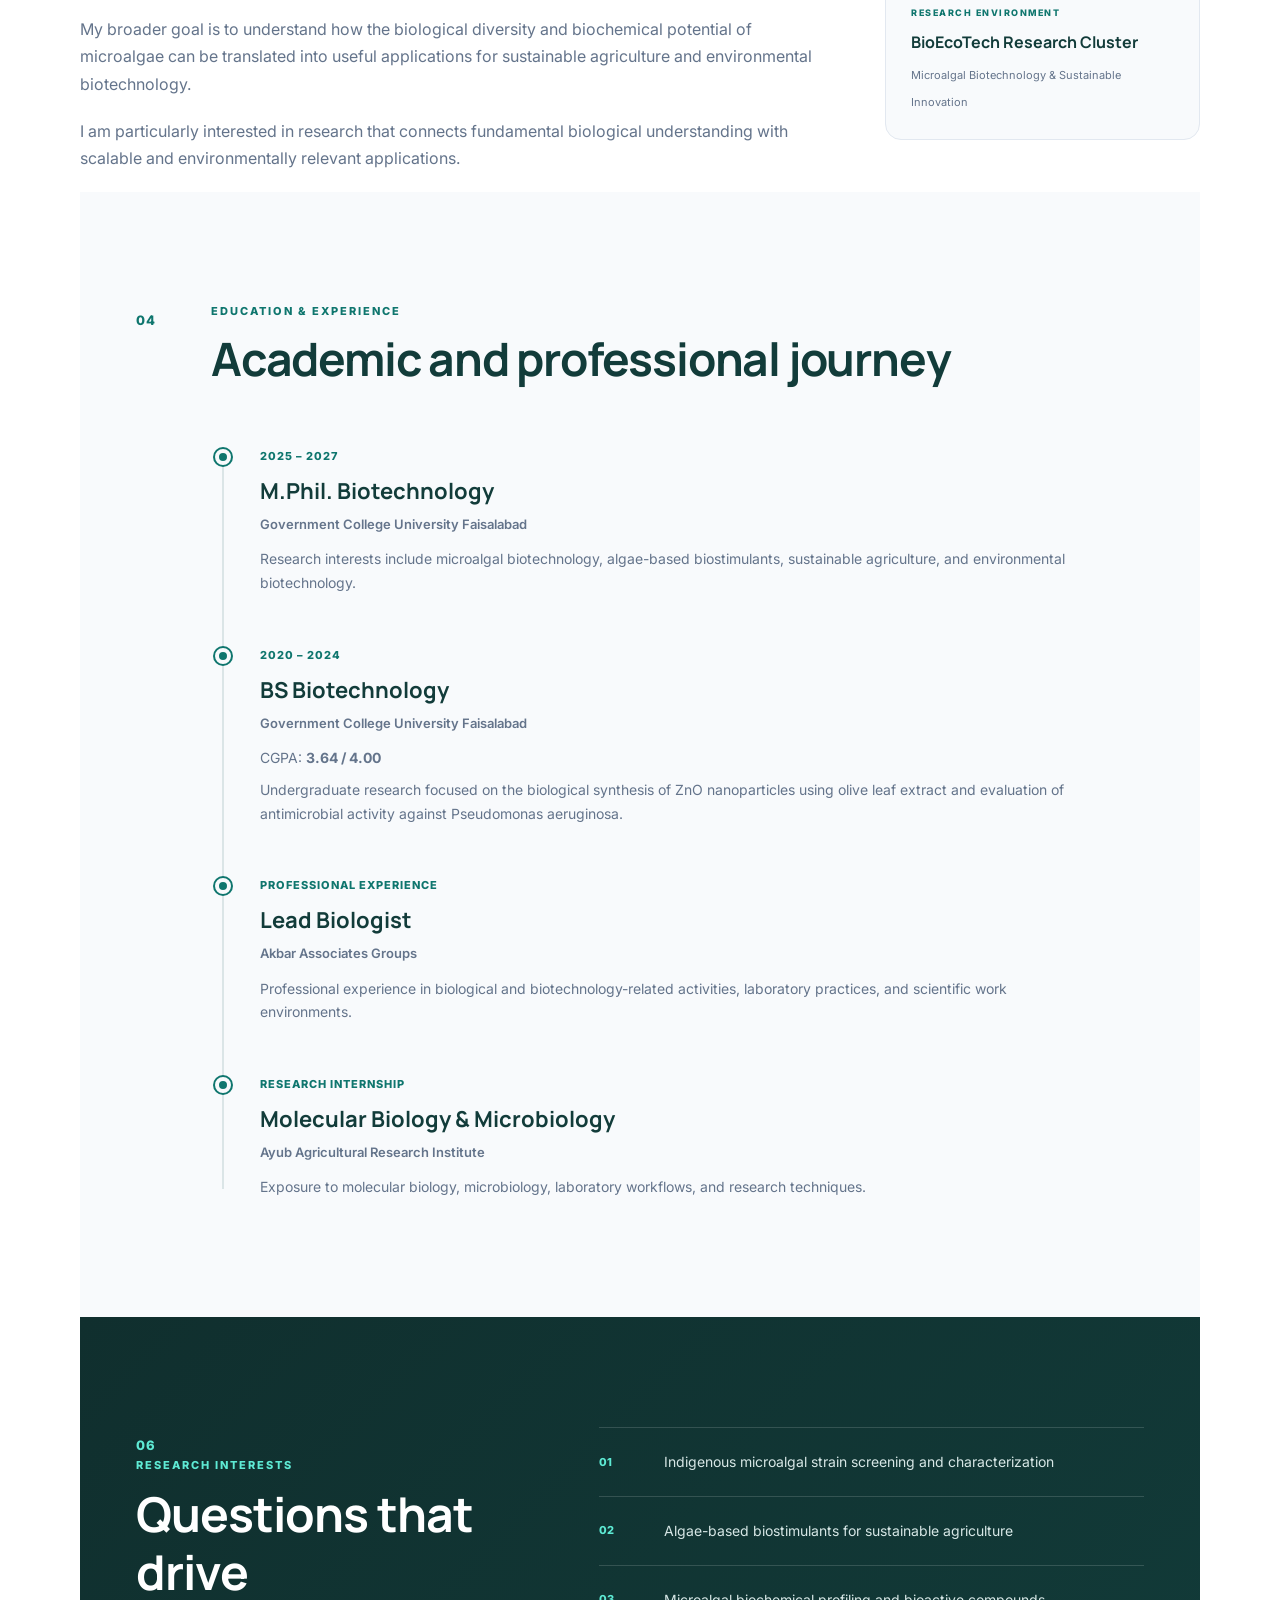
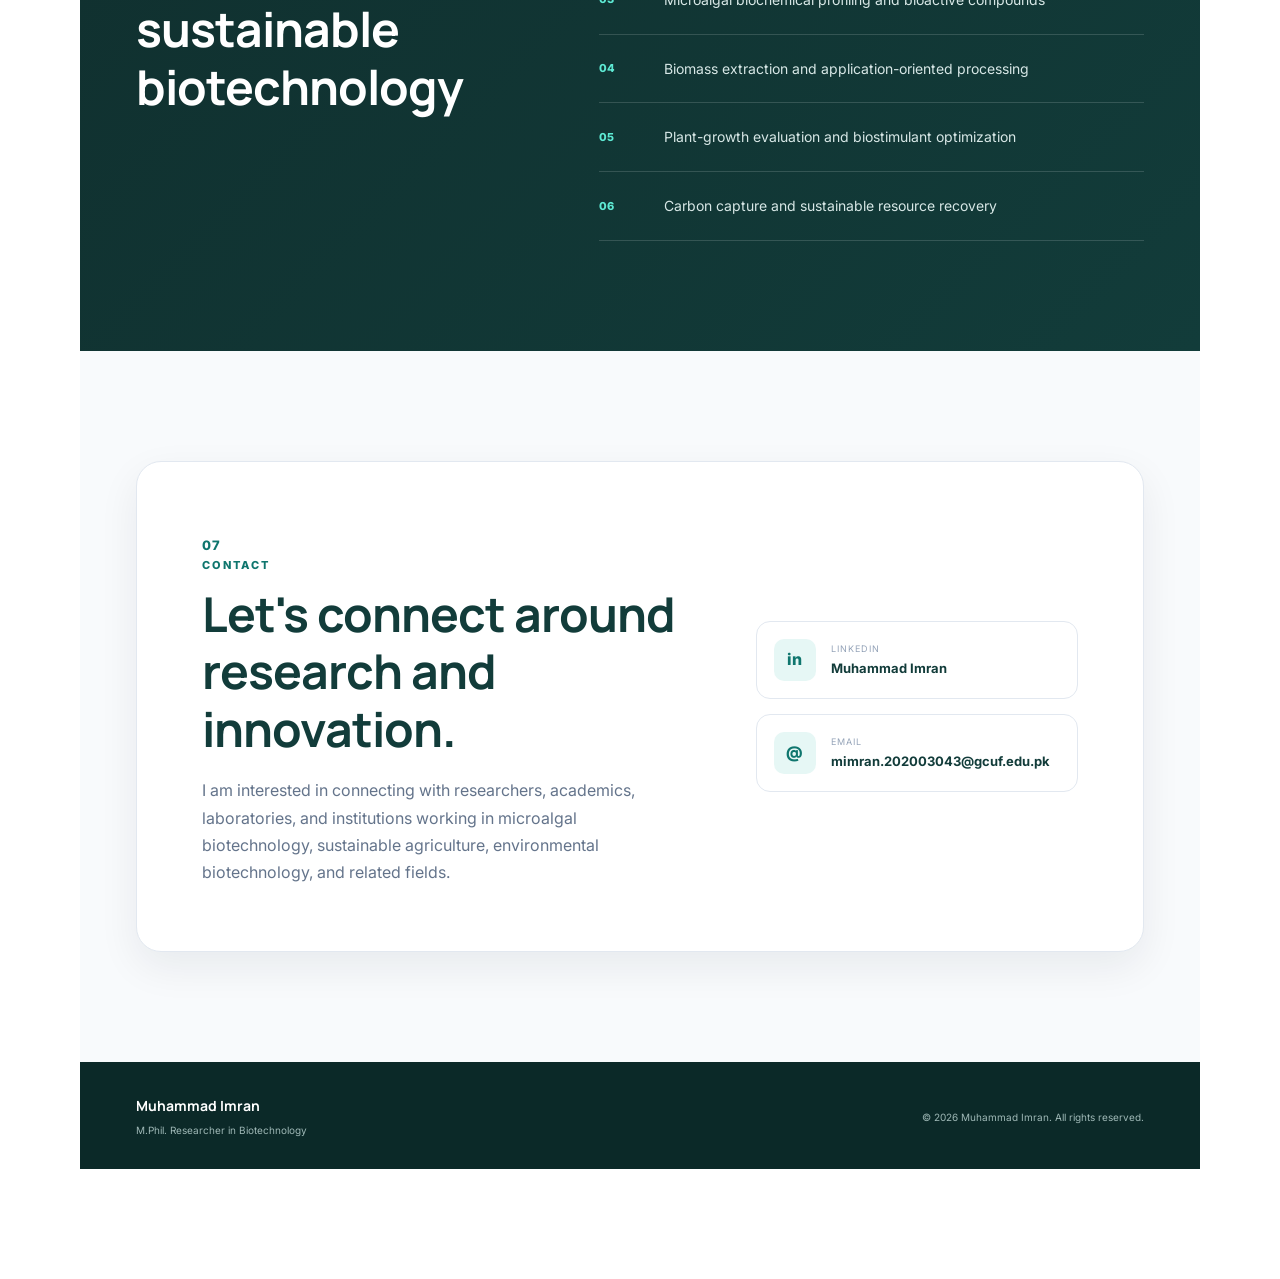
==== commit d0de1fb6: "Update index.html" ====
--- a/index.html
+++ b/index.html
@@ -698,97 +698,6 @@
 
 
     <!-- =========================
-         SKILLS
-    ========================== -->
-
-    <section id="skills" class="section">
-
-        <div class="container">
-
-            <div class="center-heading">
-
-                <div class="section-number">
-                    05
-                </div>
-
-                <p class="eyebrow">
-                    Skills
-                </p>
-
-                <h2>
-                    Laboratory & research capabilities
-                </h2>
-
-                <p>
-                    Technical skills developed through biotechnology
-                    education, laboratory training, and research activities.
-                </p>
-
-            </div>
-
-
-            <div class="skills-grid">
-
-
-                <div class="skill-card">
-
-                    <div class="skill-icon">
-                        🧬
-                    </div>
-
-                    
-                    <h3>
-                        Microalgal Biotechnology
-                    </h3>
-
-                    <ul>
-
-                        <li>Microalgal Cultivation</li>
-
-                        <li>Strain Screening</li>
-
-                        <li>Biomass Processing</li>
-
-                        <li>Biochemical Analysis</li>
-
-                    </ul>
-
-                </div>
-
-
-                <div class="skill-card">
-
-                    <div class="skill-icon">
-                        ♻
-                    </div>
-
-                    <h3>
-                        Sustainability
-                    </h3>
-
-                    <ul>
-
-                        <li>Algae-Based Applications</li>
-
-                        <li>Sustainable Agriculture</li>
-
-                        <li>Carbon Capture</li>
-
-                        <li>Resource Recovery</li>
-
-                    </ul>
-
-                </div>
-
-            </div>
-
-        </div>
-
-    </section>
-
-
-
-    <!-- =========================
          RESEARCH INTERESTS
     ========================== -->
 
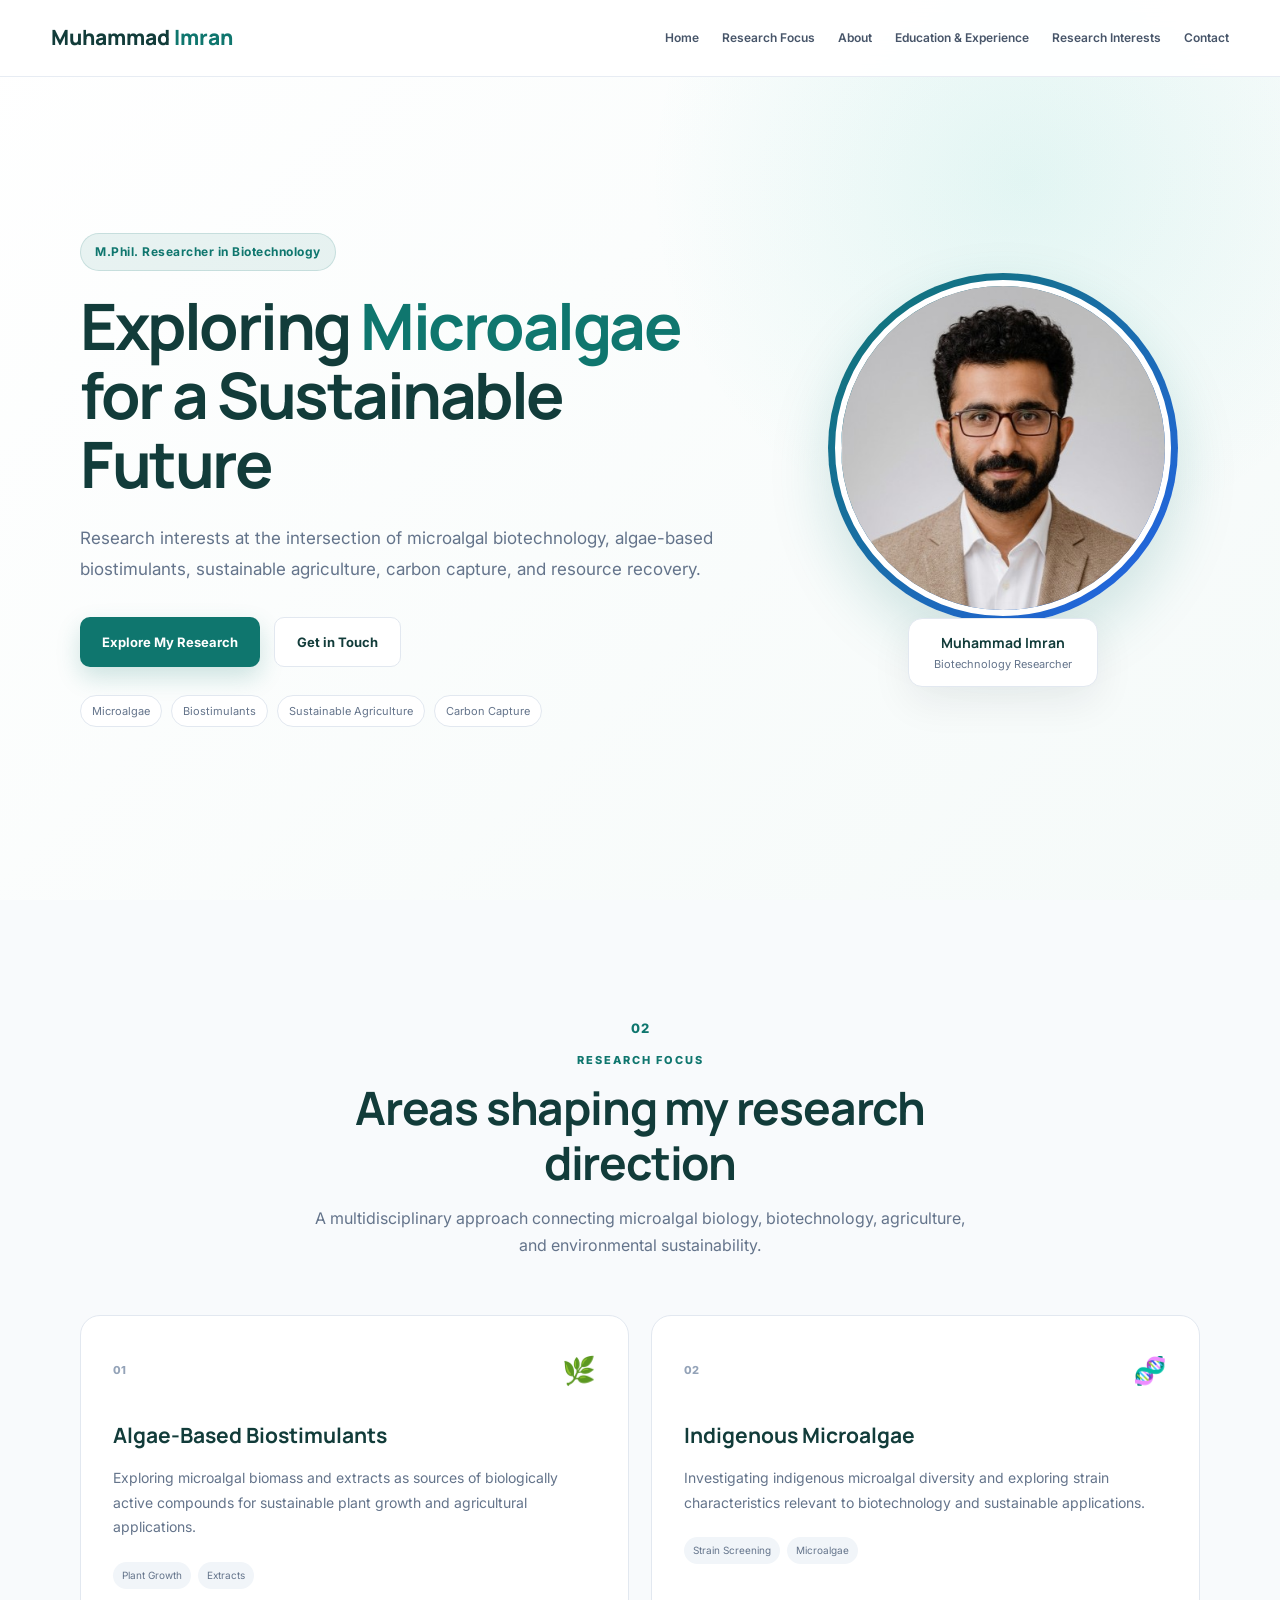
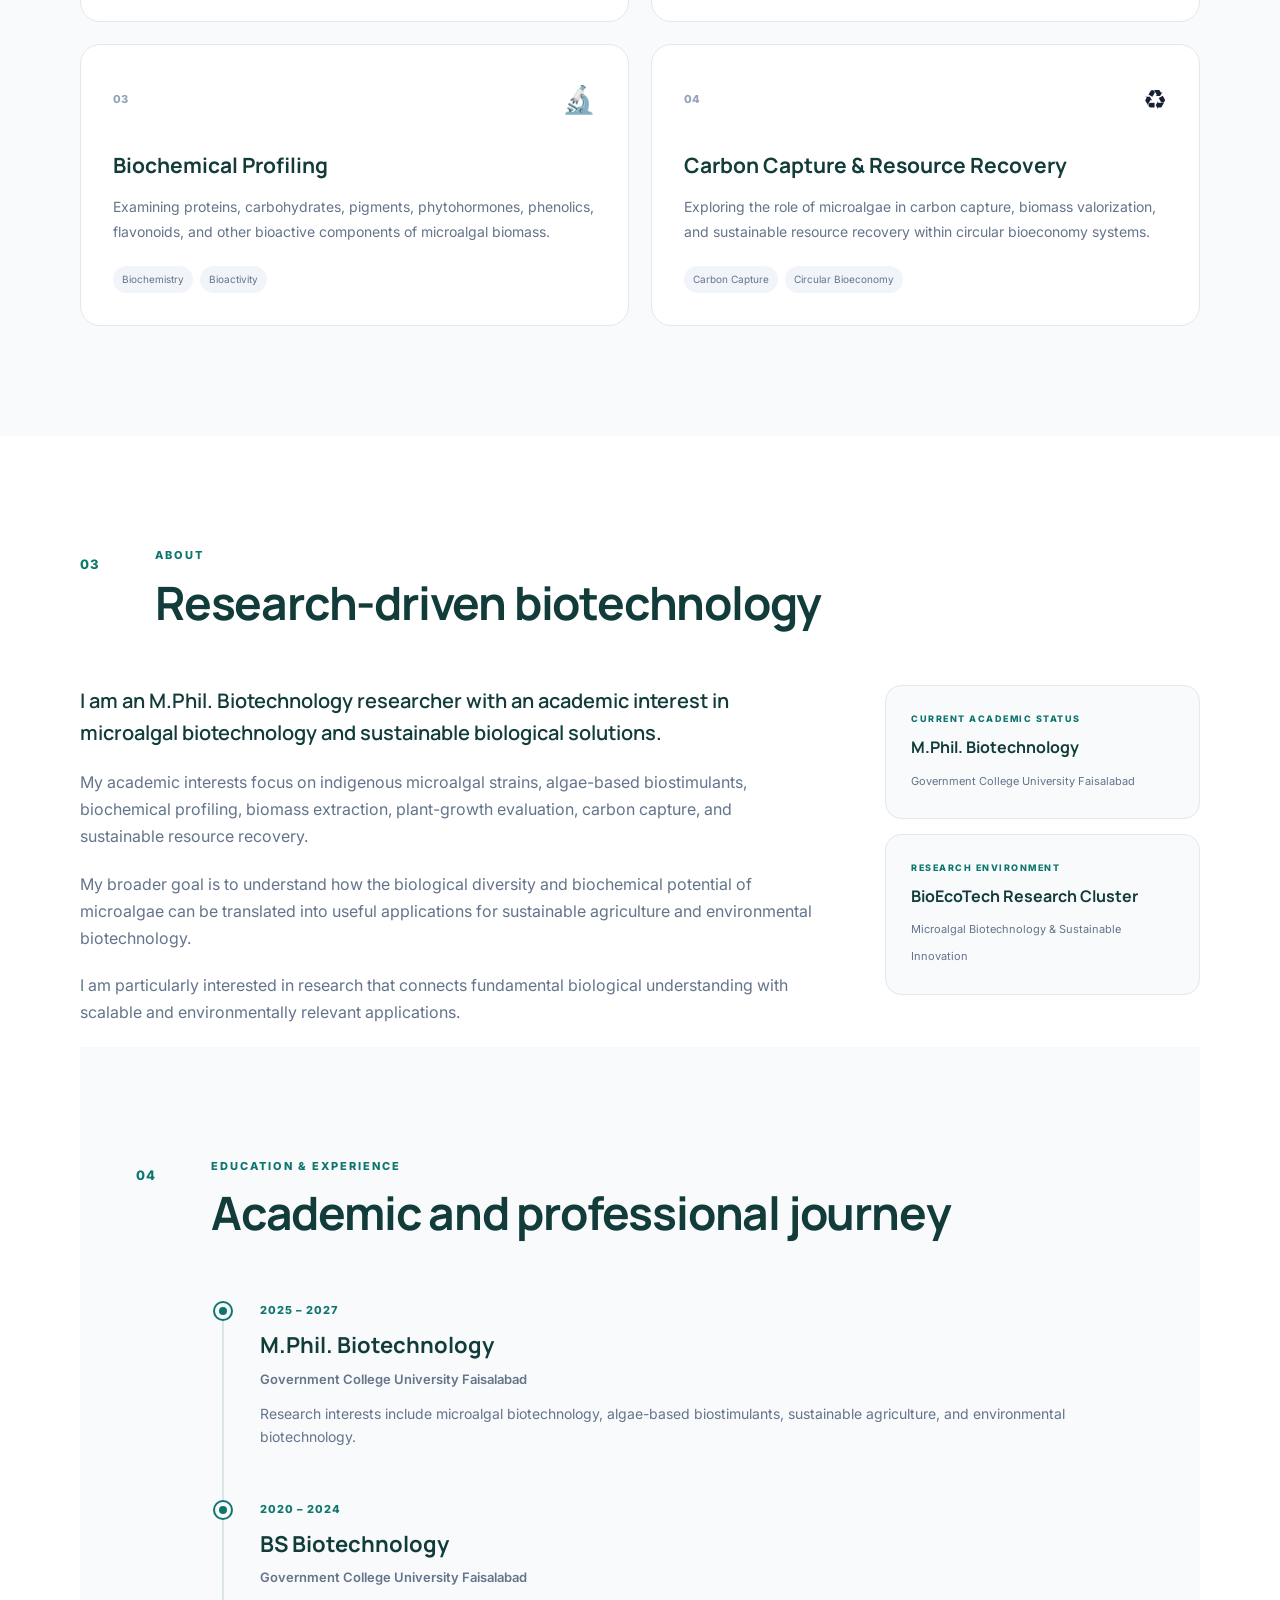
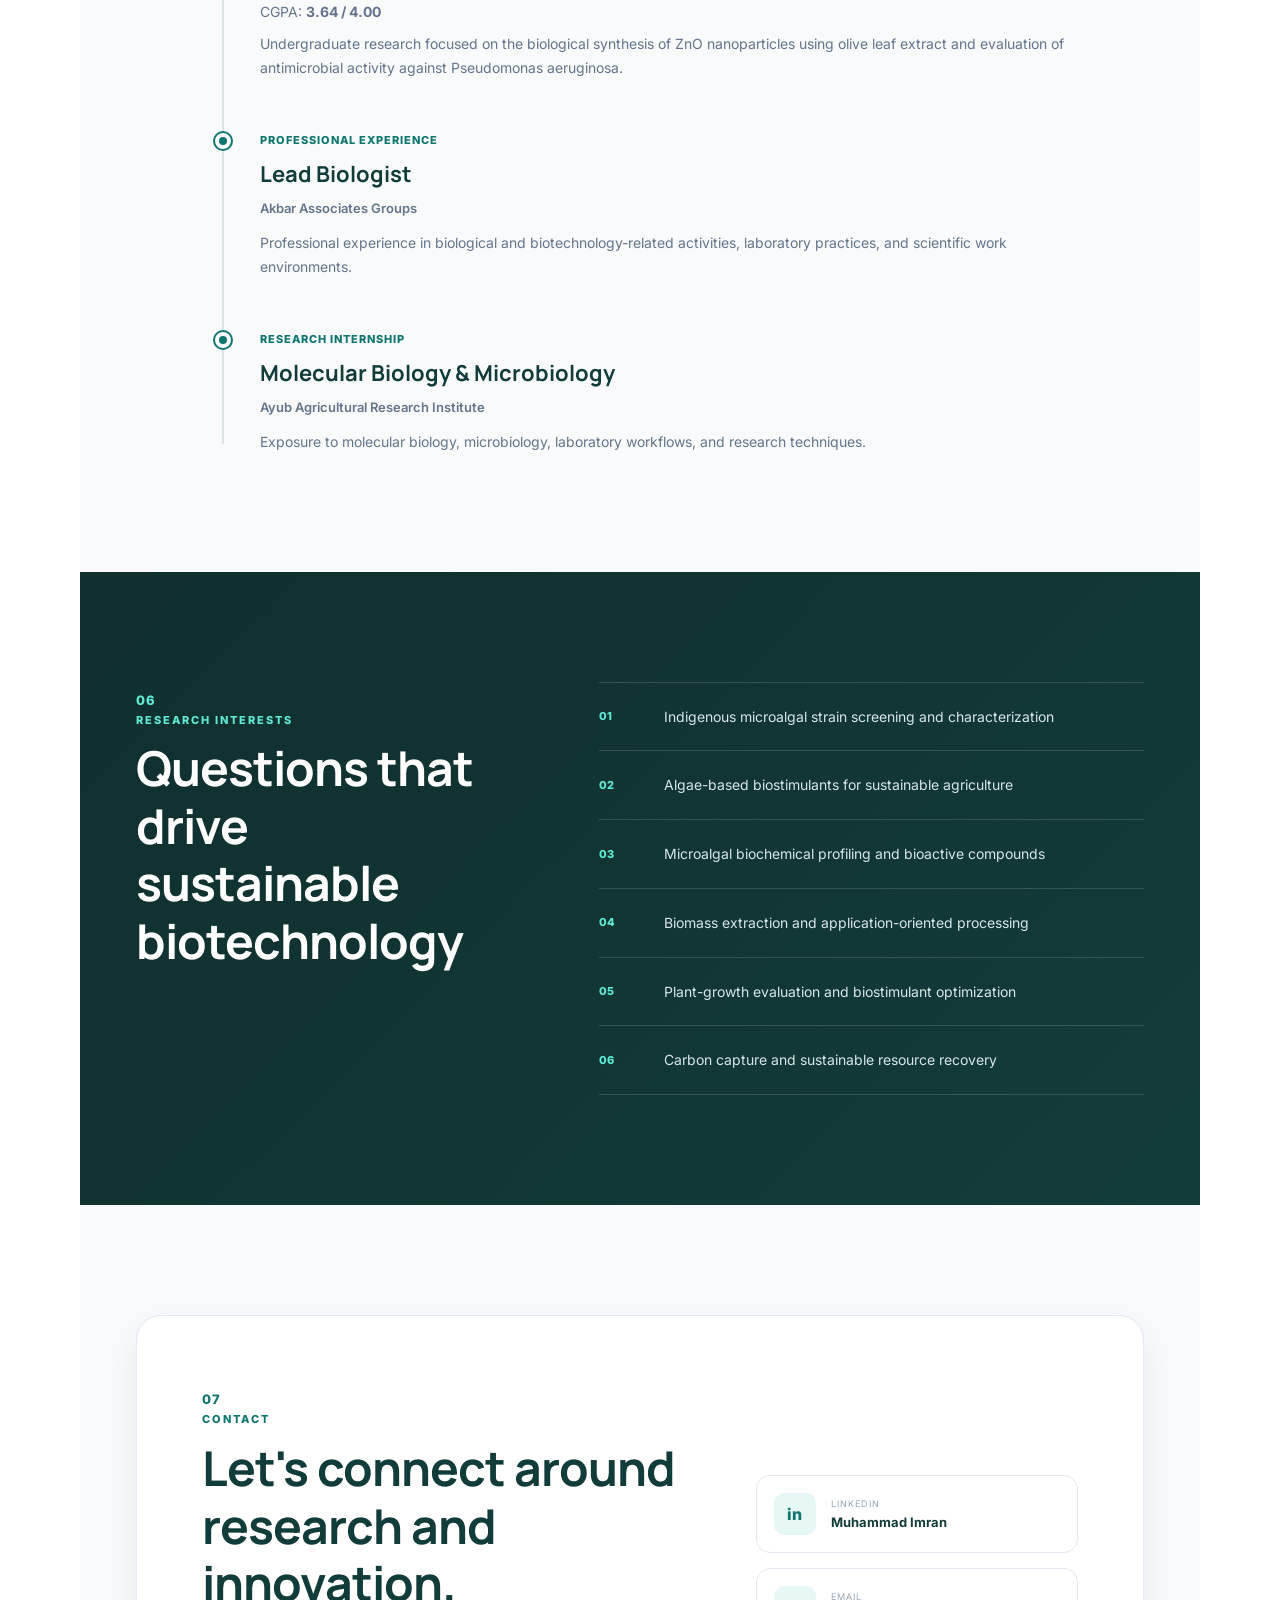
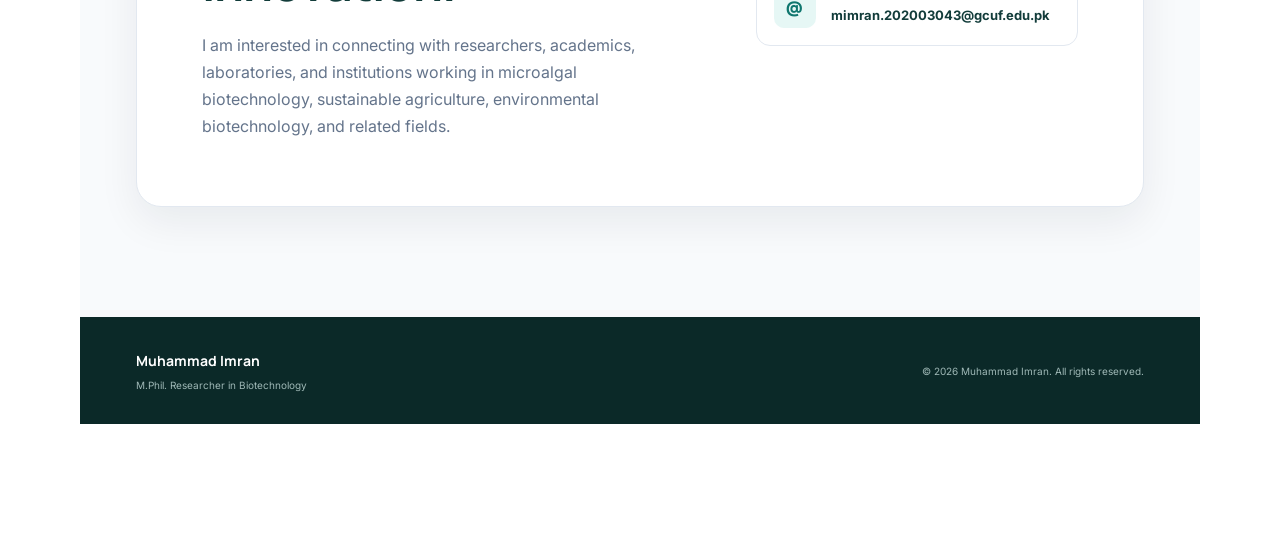
==== commit 0c14296d: "Update index.html" ====
--- a/index.html
+++ b/index.html
@@ -39,9 +39,7 @@
 
                 <a href="#home">Home</a>
 
-                <a href="#research-direction">
-                    Research Direction
-                </a>
+               
 
                 <a href="#research-focus">
                     Research Focus
@@ -143,90 +141,6 @@
                     <span>
                         Biotechnology Researcher
                     </span>
-
-                </div>
-
-            </div>
-
-        </div>
-
-    </section>
-
-
-
-    <!-- =========================
-         RESEARCH DIRECTION
-    ========================== -->
-
-    <section id="research-direction" class="section">
-
-        <div class="container">
-
-            <div class="section-heading">
-
-                <div class="section-number">
-                    01
-                </div>
-
-                <div>
-
-                    <p class="eyebrow">
-                        Research Direction
-                    </p>
-
-                    <h2>
-                        Microalgae as platforms for
-                        sustainable biotechnology
-                    </h2>
-
-                </div>
-
-            </div>
-
-
-            <div class="direction-grid">
-
-                <div class="direction-text">
-
-                    <p class="lead">
-                        Microalgae offer a versatile biological platform
-                        for addressing challenges in agriculture,
-                        environmental sustainability, and resource recovery.
-                    </p>
-
-                    <p>
-                        Research in microalgal biotechnology increasingly
-                        connects strain diversity, cultivation strategies,
-                        biochemical composition, biomass processing, and
-                        biological activity with practical applications.
-                    </p>
-
-                    <p>
-                        A particular research direction is the development
-                        of algae-based products that can contribute to
-                        sustainable agricultural systems while making use
-                        of the diverse biochemical potential of microalgae.
-                    </p>
-
-                </div>
-
-
-                <div class="direction-card">
-
-                    <div class="direction-icon">
-                        ◈
-                    </div>
-
-                    <h3>
-                        From Microalgal Biomass
-                        to Biological Solutions
-                    </h3>
-
-                    <p>
-                        Connecting microalgal diversity and biotechnology
-                        with sustainable agricultural and environmental
-                        applications.
-                    </p>
 
                 </div>
 
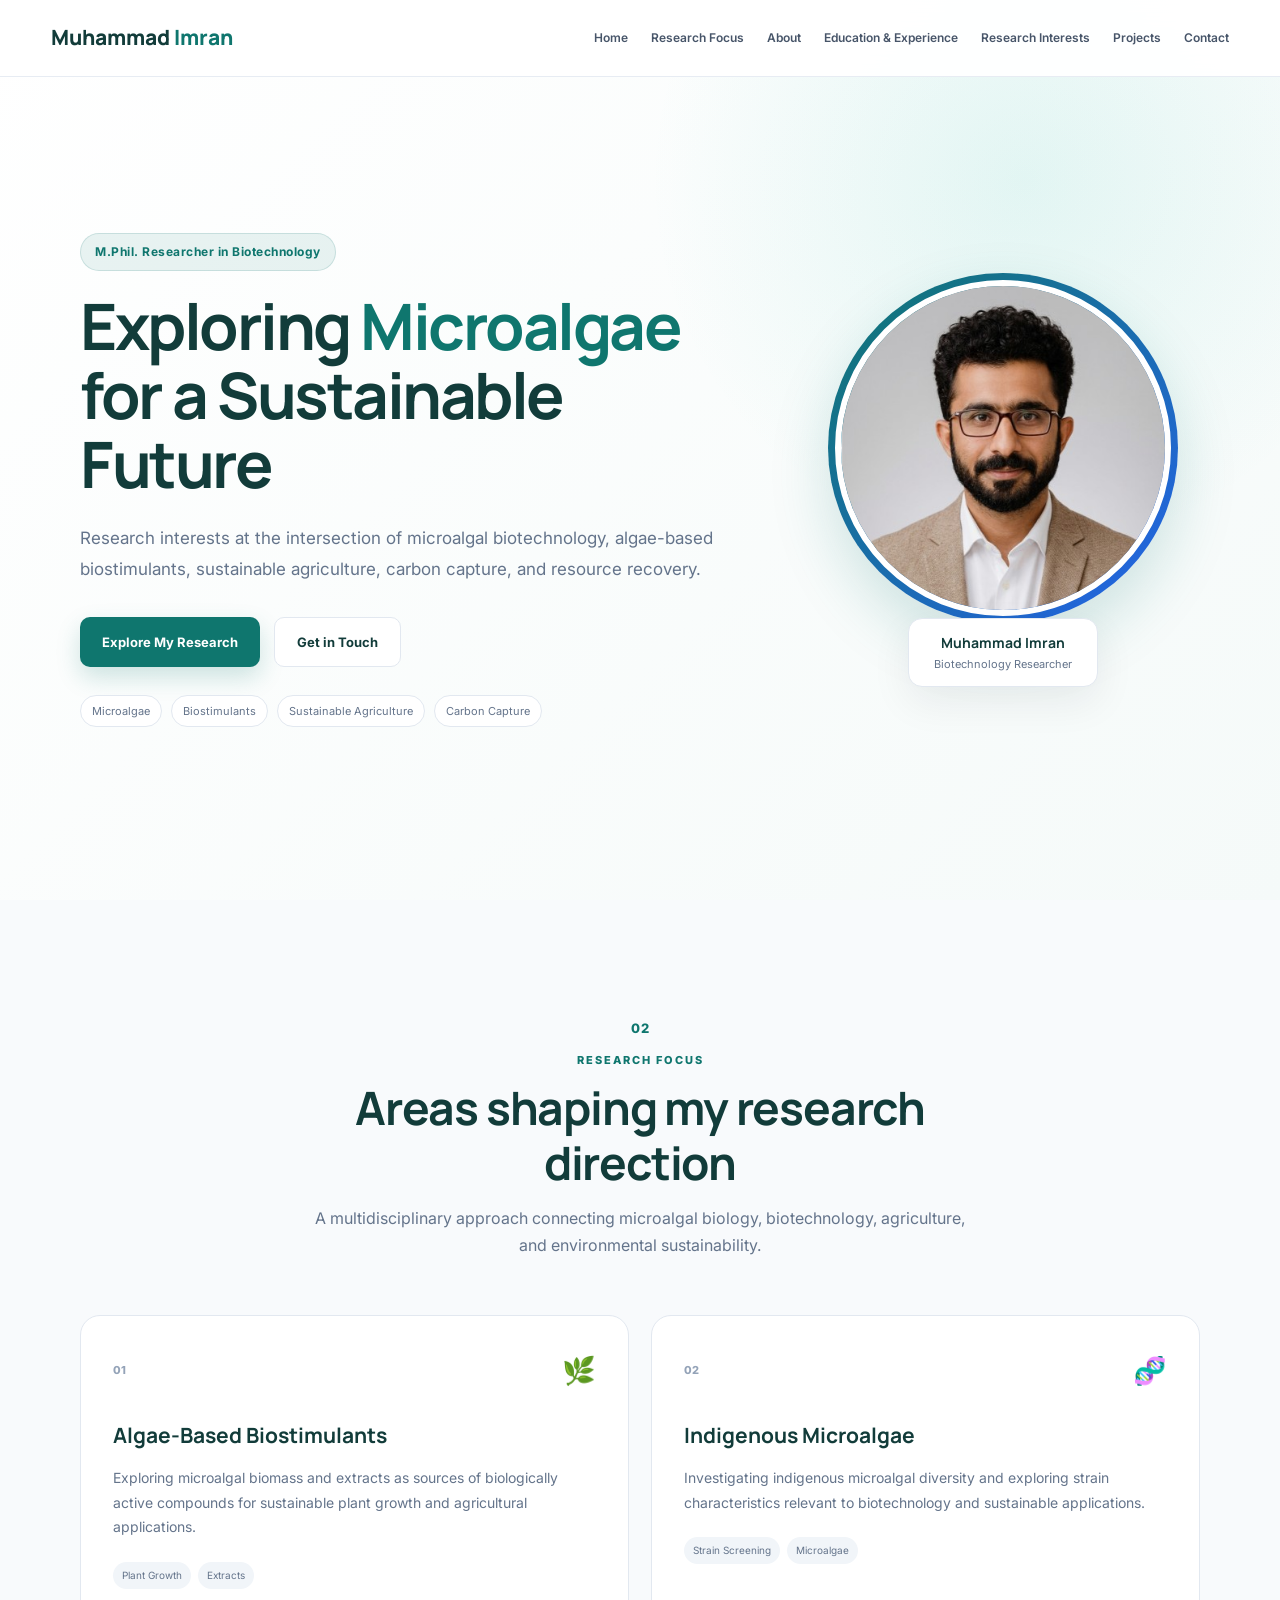
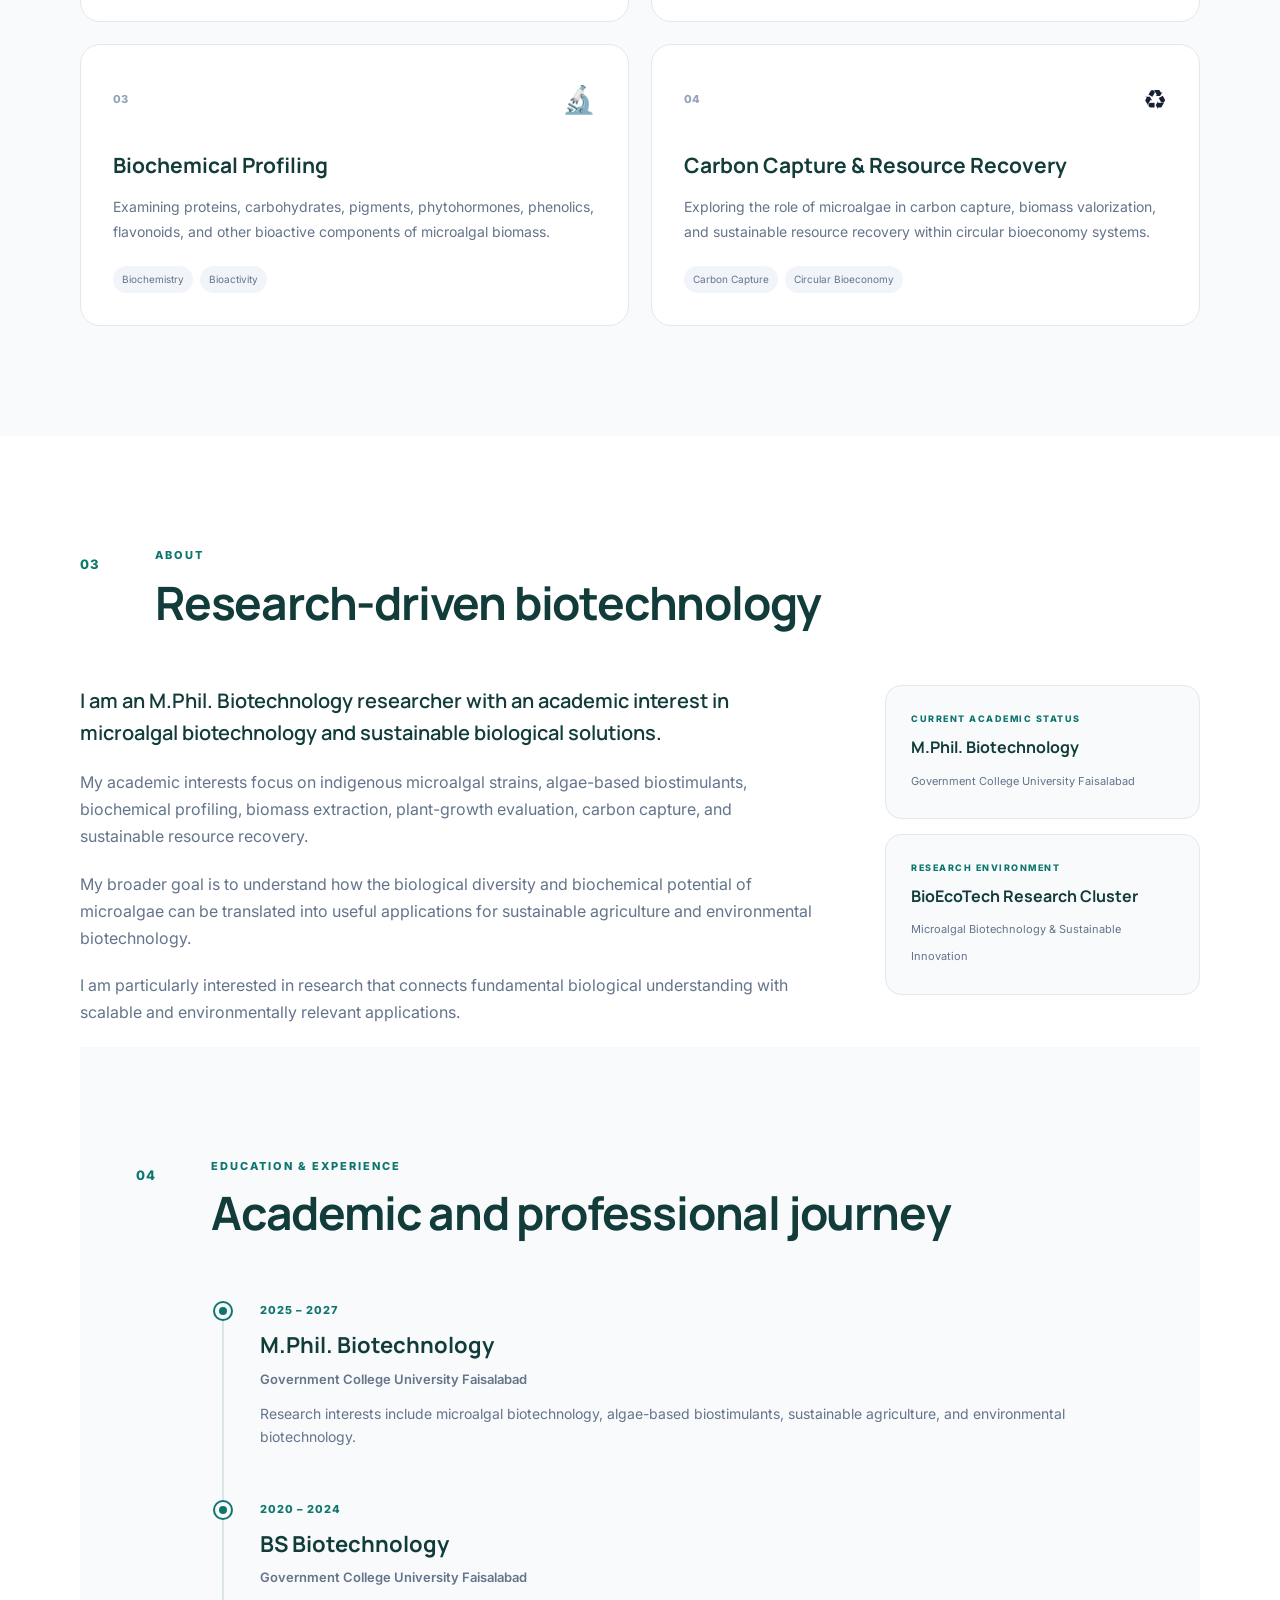
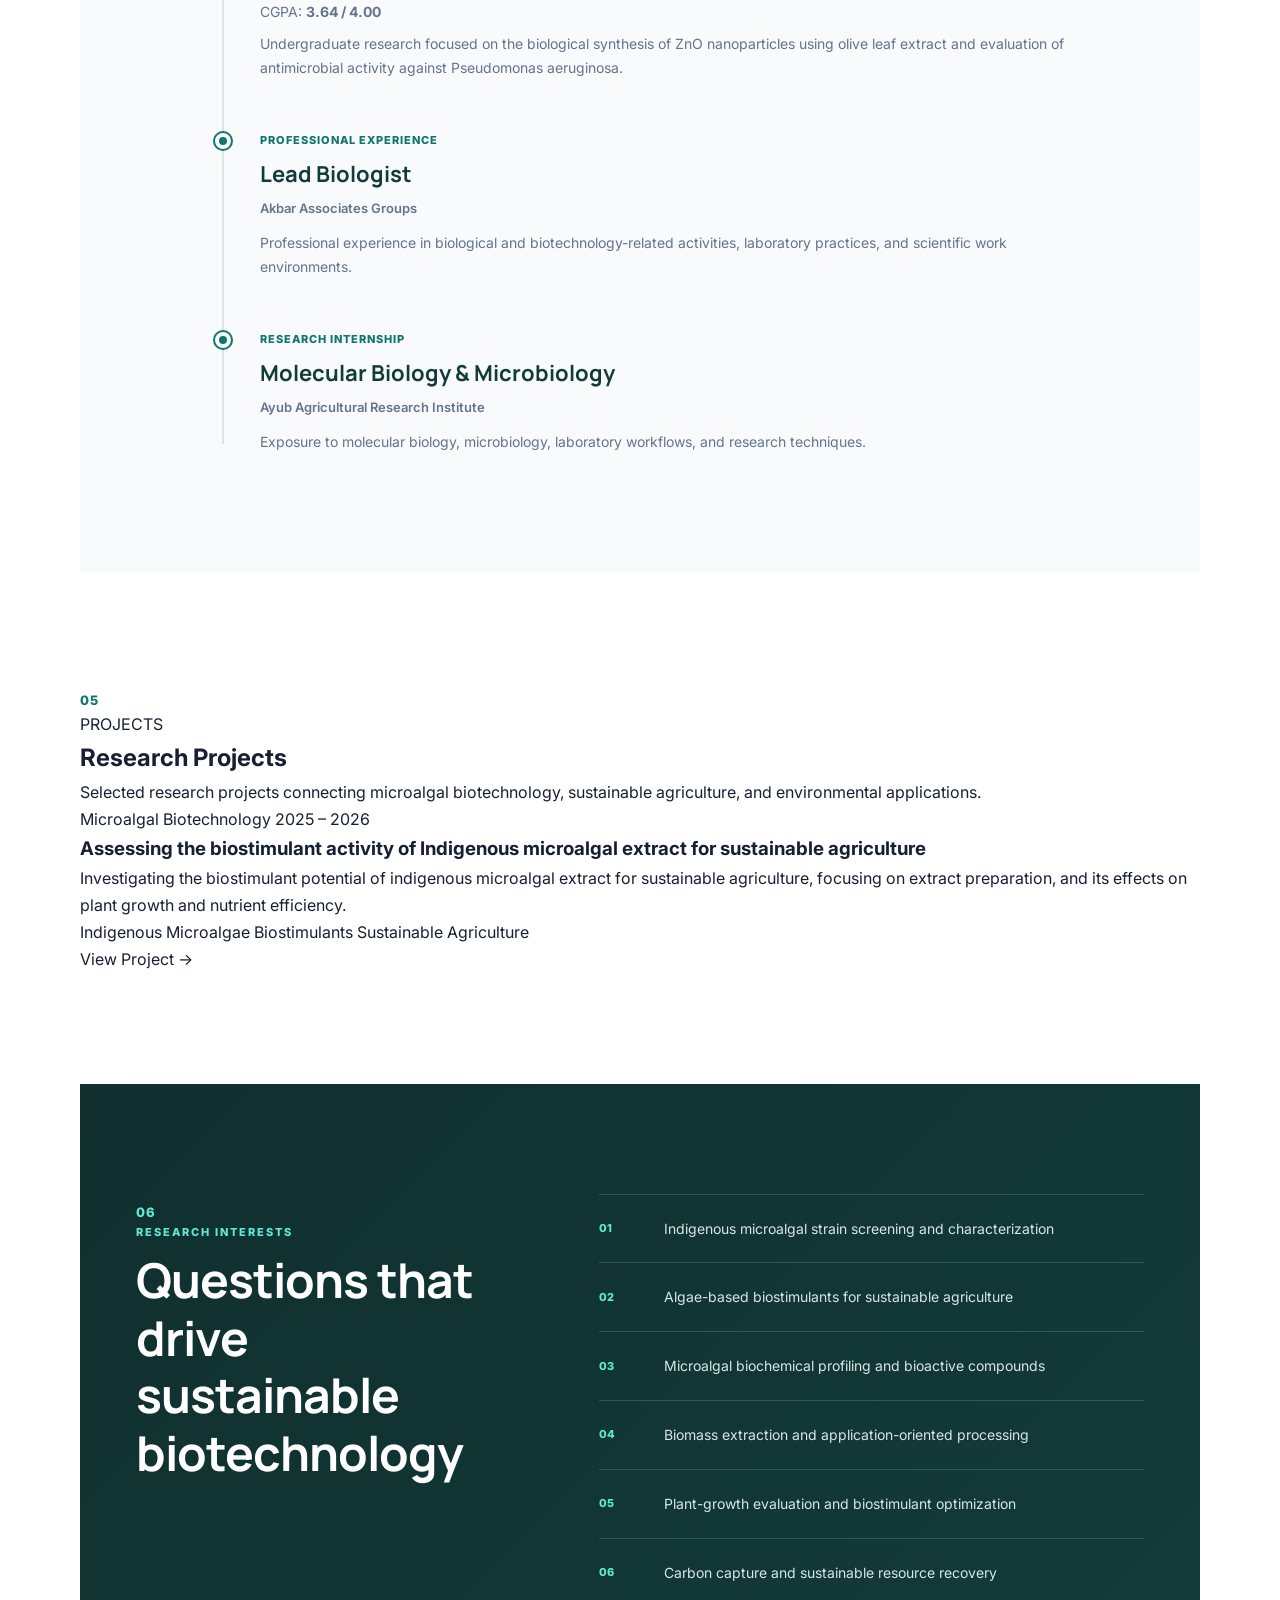
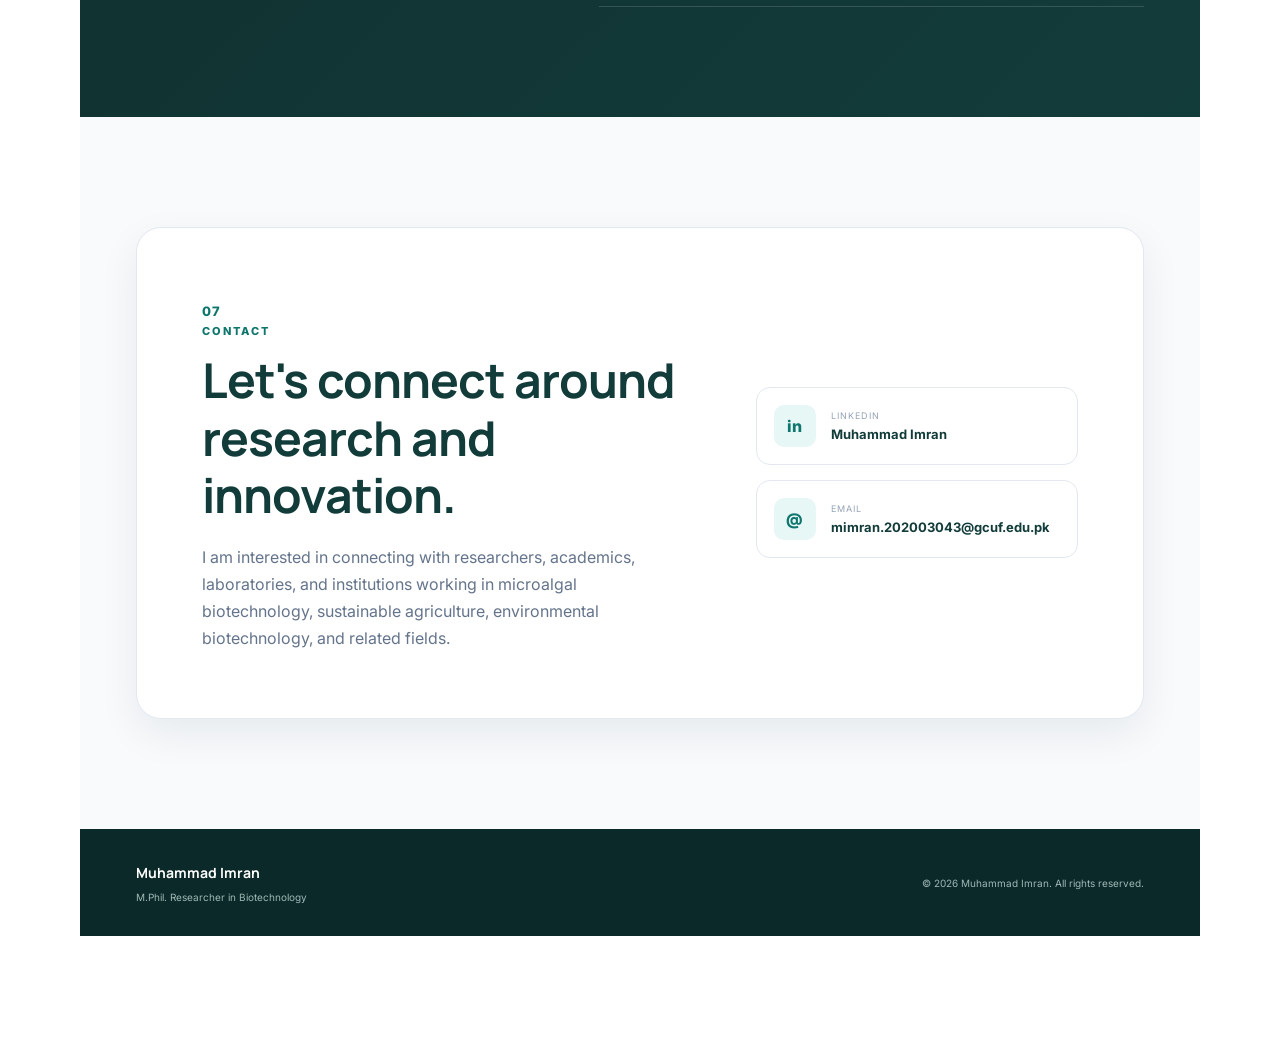
==== commit 36935c46: "Update index.html" ====
--- a/index.html
+++ b/index.html
@@ -52,14 +52,9 @@
                 <a href="#education">
                     Education & Experience
                 </a>
-
-                <a href="#research-interests">
-                    Research Interests
-                </a>
-
-                <a href="#contact">
-                    Contact
-                </a>
+<a href="#research-interests">Research Interests</a>
+<a href="#projects">Projects</a>
+<a href="#contact">Contact</a>
 
             </nav>
 
@@ -609,7 +604,61 @@
 
     </section>
 
-
+<!-- Projects -->
+<section id="projects" class="section">
+    <div class="section-number">05</div>
+
+    <div class="section-header">
+        <p class="section-label">PROJECTS</p>
+        <h2>Research Projects</h2>
+        <p class="section-intro">
+            Selected research projects connecting microalgal biotechnology,
+            sustainable agriculture, and environmental applications.
+        </p>
+    </div>
+
+    <div class="projects-grid">
+
+        <article class="project-card">
+            <div class="project-content">
+
+                <div class="project-meta">
+                    <span>Microalgal Biotechnology</span>
+                    <span>2025 – 2026</span>
+                </div>
+
+                <h3>
+                    Assessing the biostimulant activity of Indigenous
+                    microalgal extract for sustainable agriculture
+                </h3>
+
+                <p>
+                    Investigating the biostimulant potential of indigenous
+                    microalgal extract for sustainable agriculture, focusing
+                    on extract preparation, and its effects on plant growth
+                    and nutrient efficiency.
+                </p>
+
+                <div class="project-tags">
+                    <span>Indigenous Microalgae</span>
+                    <span>Biostimulants</span>
+                    <span>Sustainable Agriculture</span>
+                </div>
+
+                <a
+                    href="https://www.linkedin.com/in/muhammad-imran01/details/projects/edit/forms/463646402/"
+                    target="_blank"
+                    rel="noopener noreferrer"
+                    class="project-link"
+                >
+                    View Project →
+                </a>
+
+            </div>
+        </article>
+
+    </div>
+</section>
 
     <!-- =========================
          RESEARCH INTERESTS
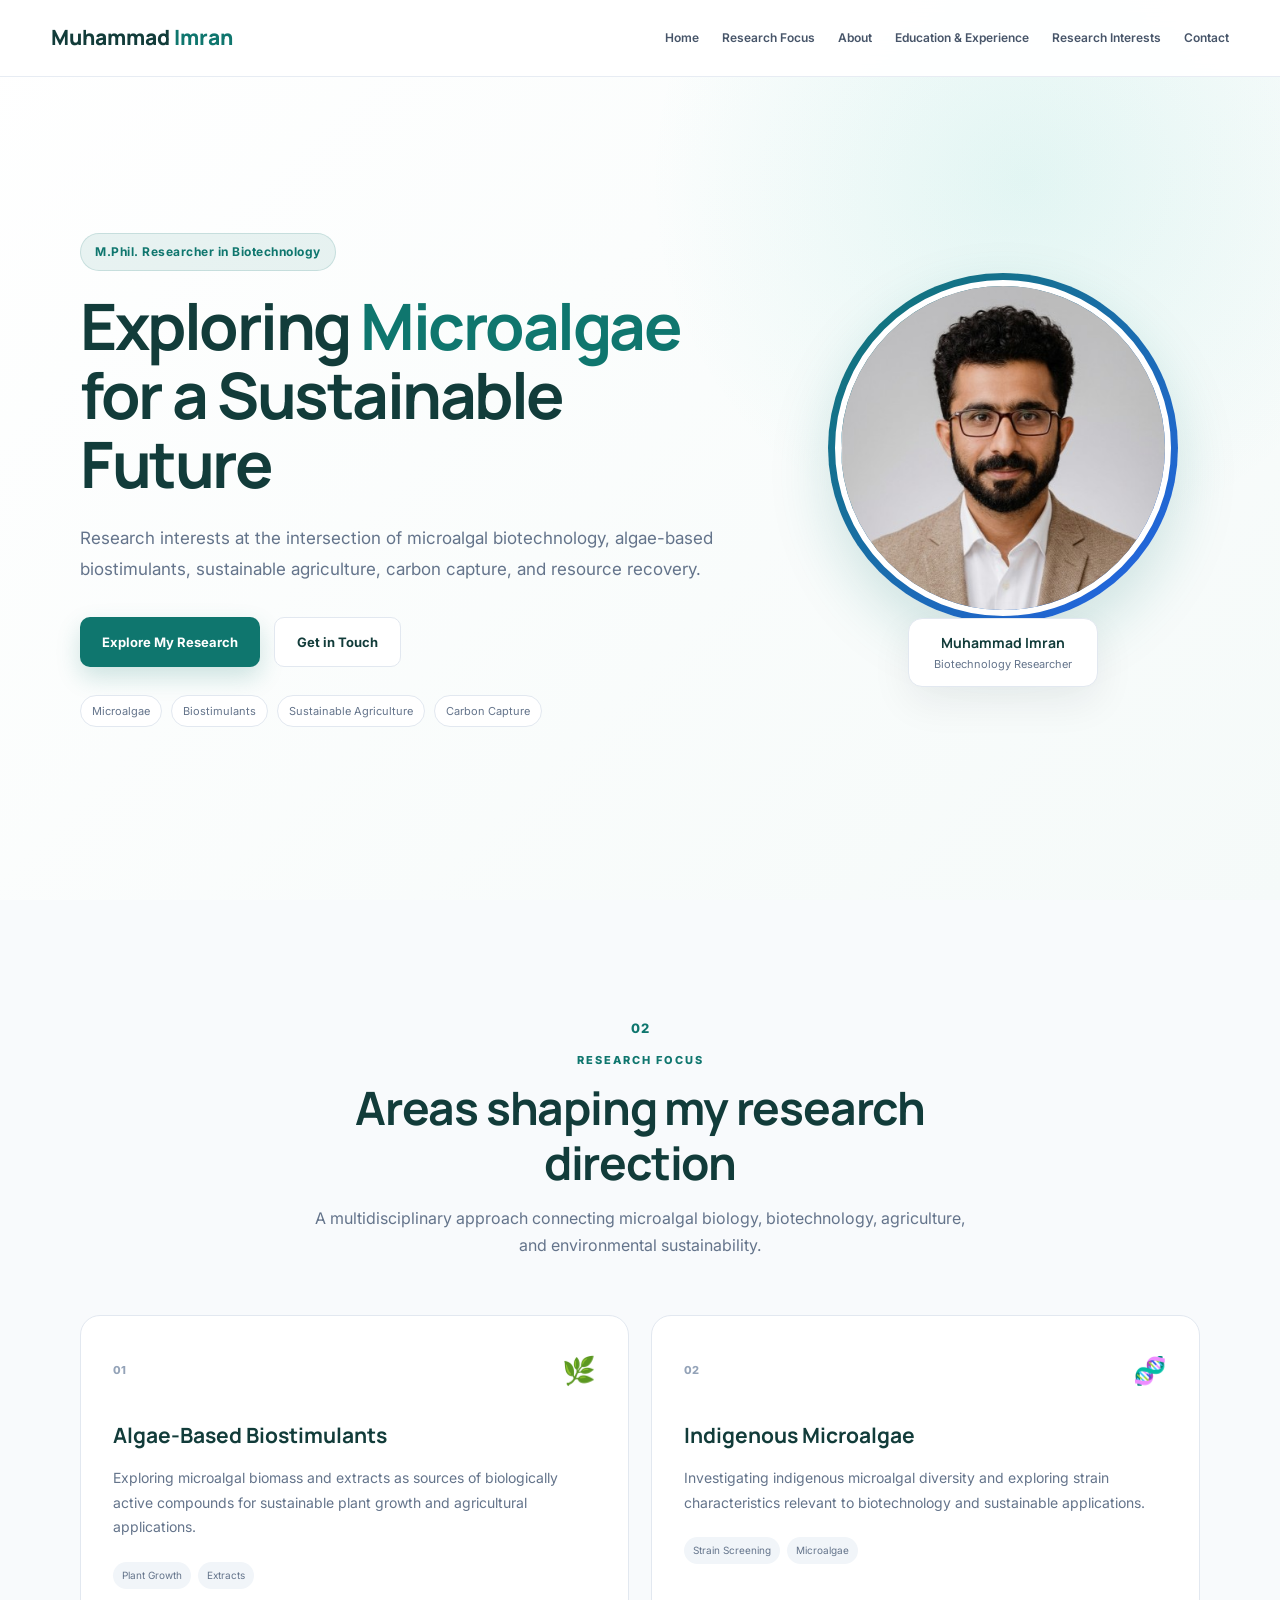
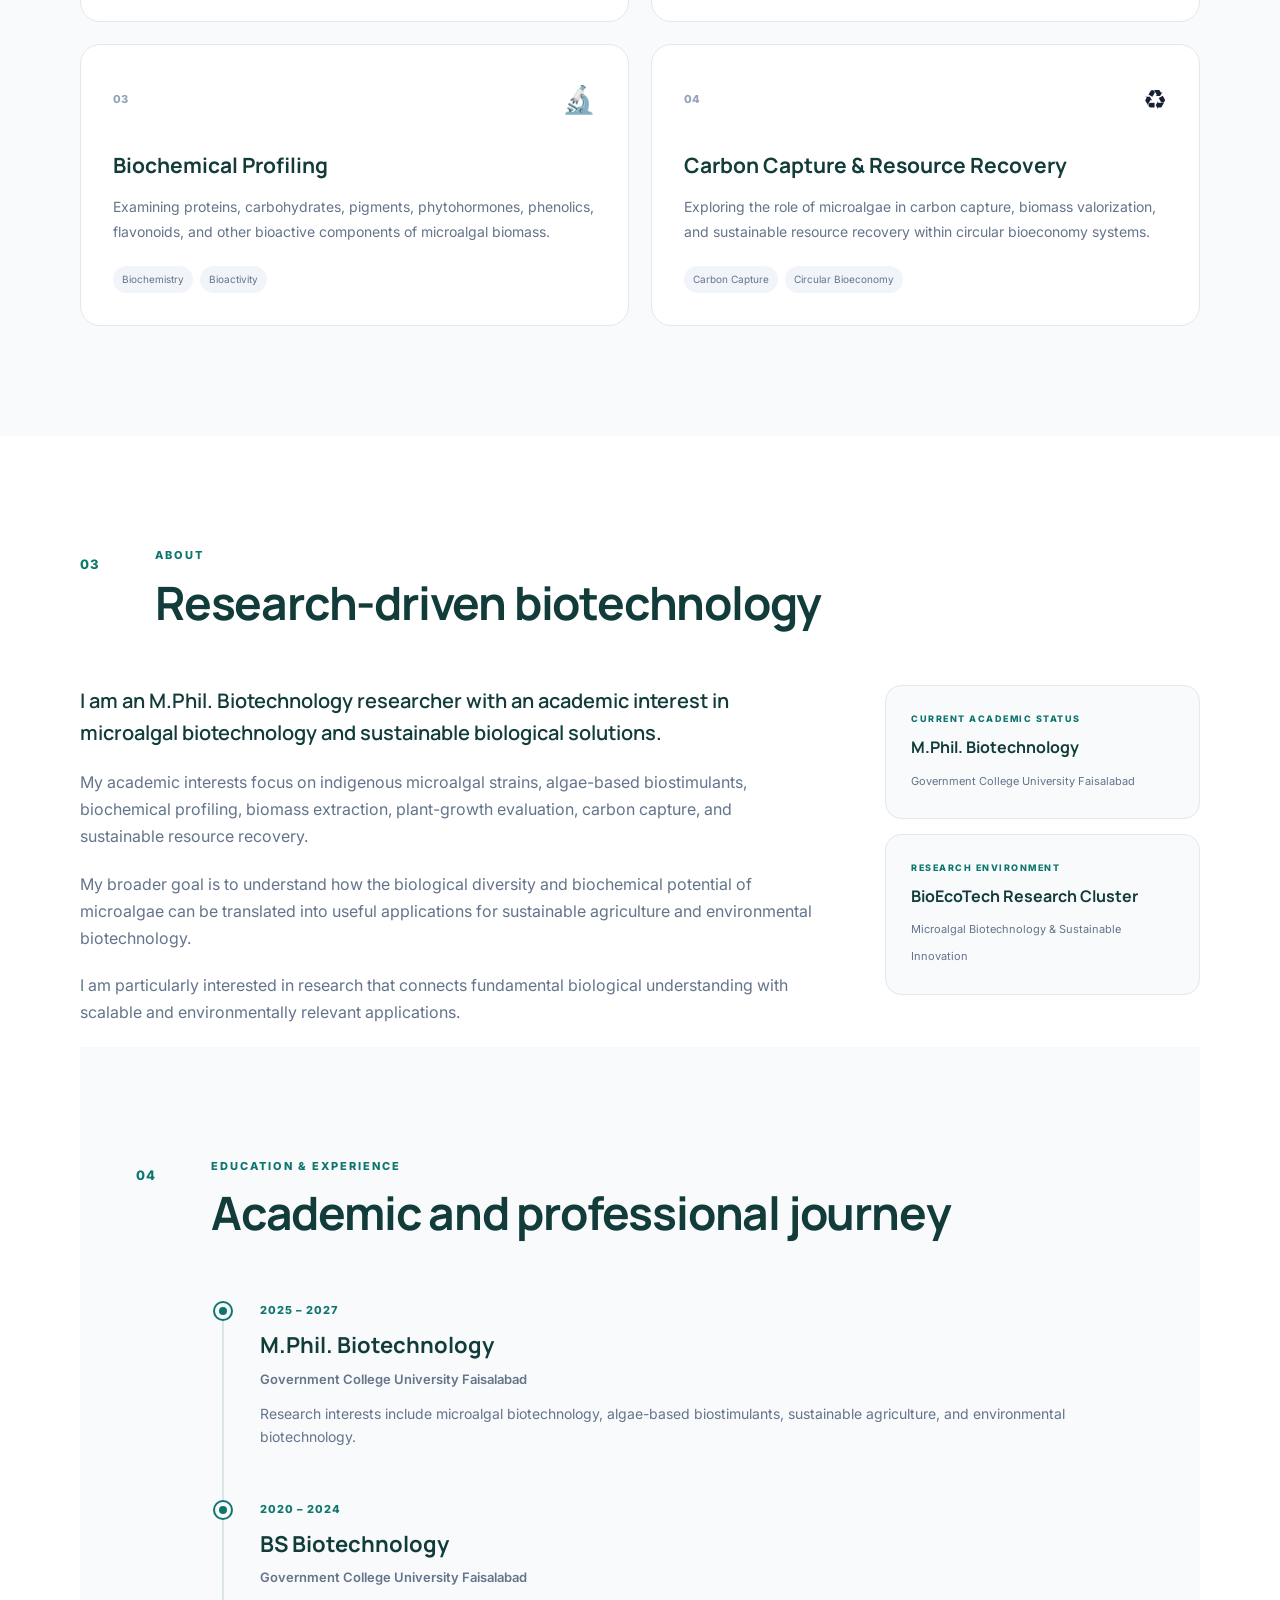
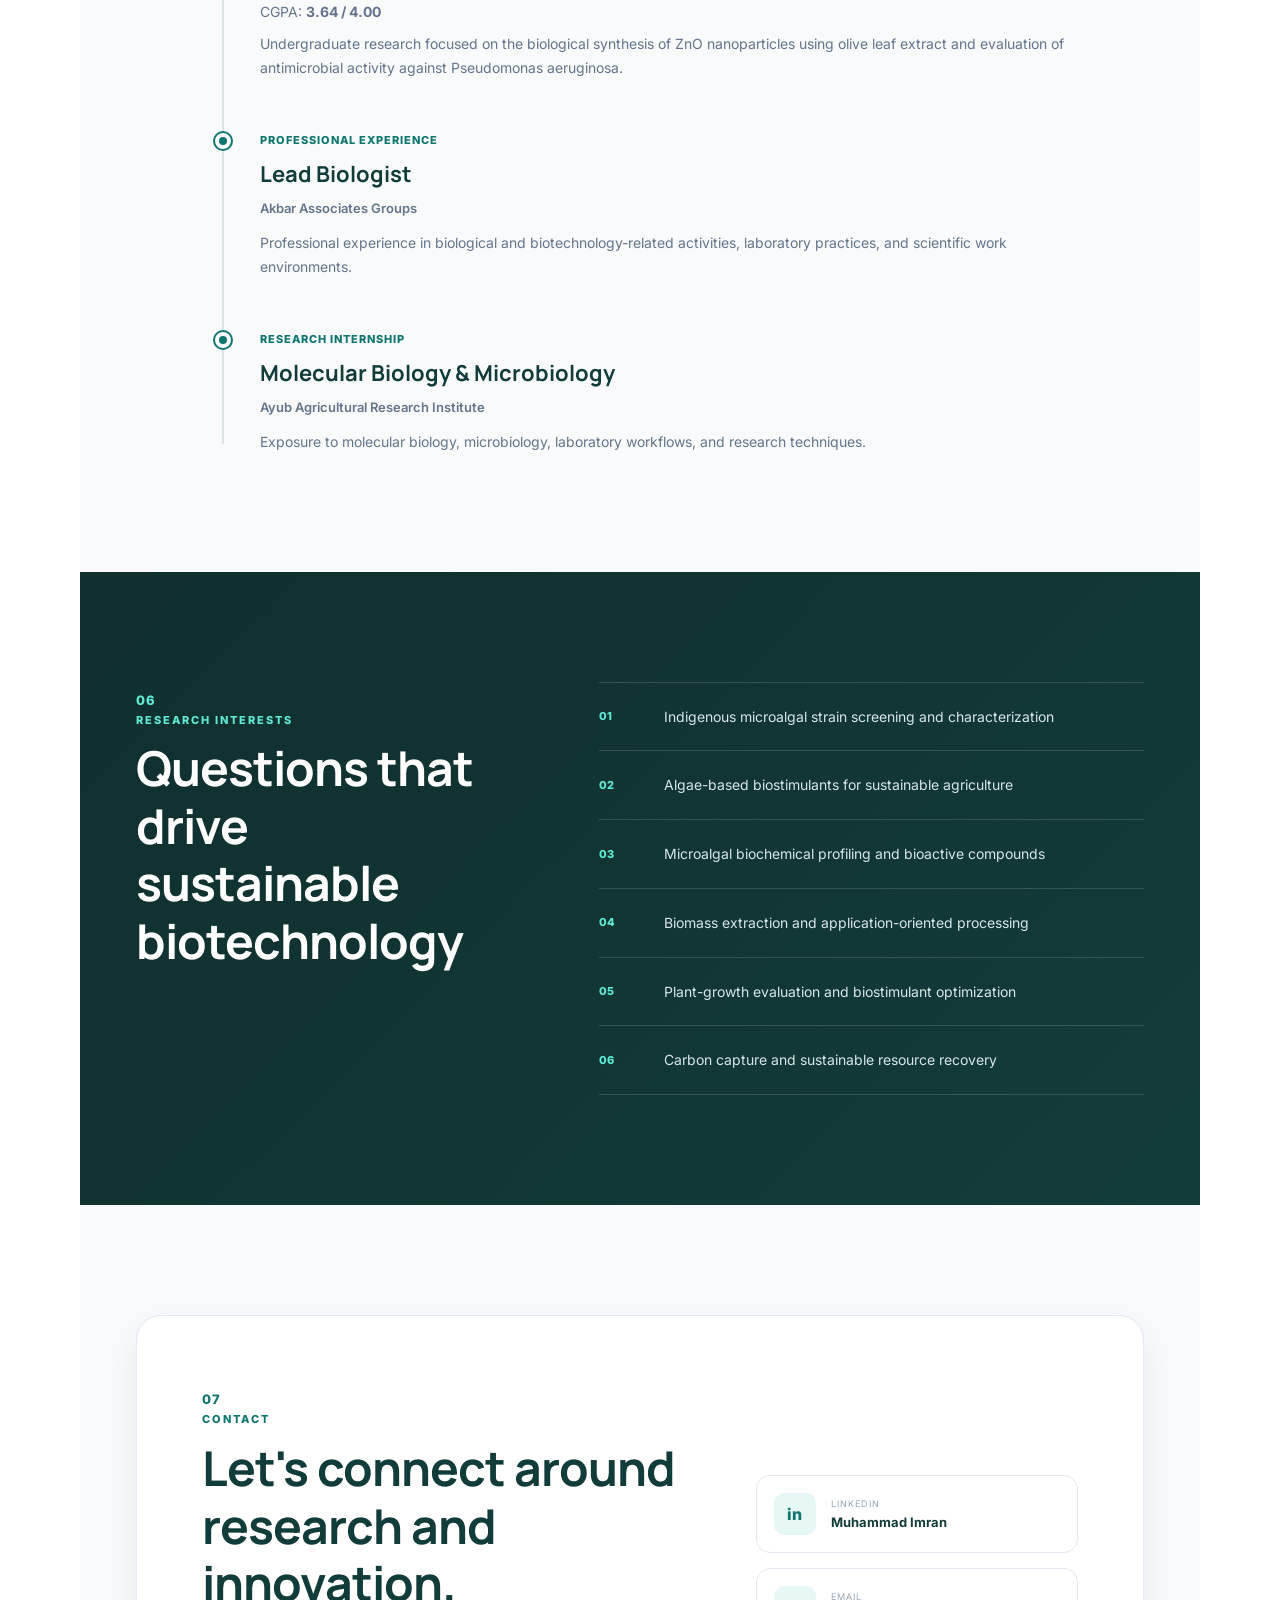
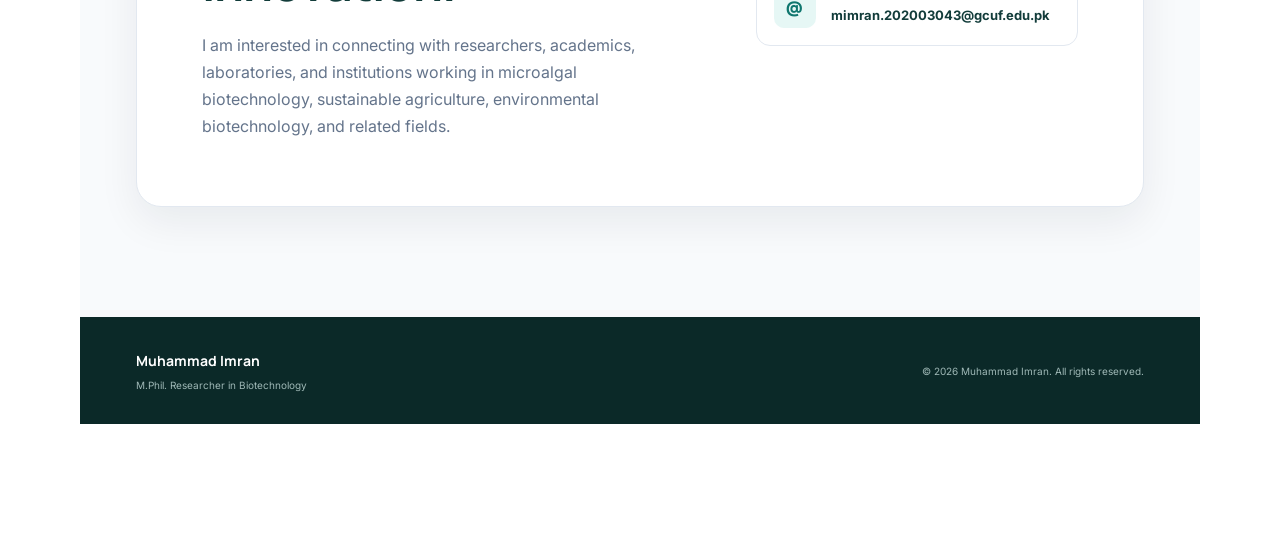
==== commit 8ed2de2a: "Update index.html" ====
--- a/index.html
+++ b/index.html
@@ -53,7 +53,6 @@
                     Education & Experience
                 </a>
 <a href="#research-interests">Research Interests</a>
-<a href="#projects">Projects</a>
 <a href="#contact">Contact</a>
 
             </nav>
@@ -604,61 +603,6 @@
 
     </section>
 
-<!-- Projects -->
-<section id="projects" class="section">
-    <div class="section-number">05</div>
-
-    <div class="section-header">
-        <p class="section-label">PROJECTS</p>
-        <h2>Research Projects</h2>
-        <p class="section-intro">
-            Selected research projects connecting microalgal biotechnology,
-            sustainable agriculture, and environmental applications.
-        </p>
-    </div>
-
-    <div class="projects-grid">
-
-        <article class="project-card">
-            <div class="project-content">
-
-                <div class="project-meta">
-                    <span>Microalgal Biotechnology</span>
-                    <span>2025 – 2026</span>
-                </div>
-
-                <h3>
-                    Assessing the biostimulant activity of Indigenous
-                    microalgal extract for sustainable agriculture
-                </h3>
-
-                <p>
-                    Investigating the biostimulant potential of indigenous
-                    microalgal extract for sustainable agriculture, focusing
-                    on extract preparation, and its effects on plant growth
-                    and nutrient efficiency.
-                </p>
-
-                <div class="project-tags">
-                    <span>Indigenous Microalgae</span>
-                    <span>Biostimulants</span>
-                    <span>Sustainable Agriculture</span>
-                </div>
-
-                <a
-                    href="https://www.linkedin.com/in/muhammad-imran01/details/projects/edit/forms/463646402/"
-                    target="_blank"
-                    rel="noopener noreferrer"
-                    class="project-link"
-                >
-                    View Project →
-                </a>
-
-            </div>
-        </article>
-
-    </div>
-</section>
 
     <!-- =========================
          RESEARCH INTERESTS
